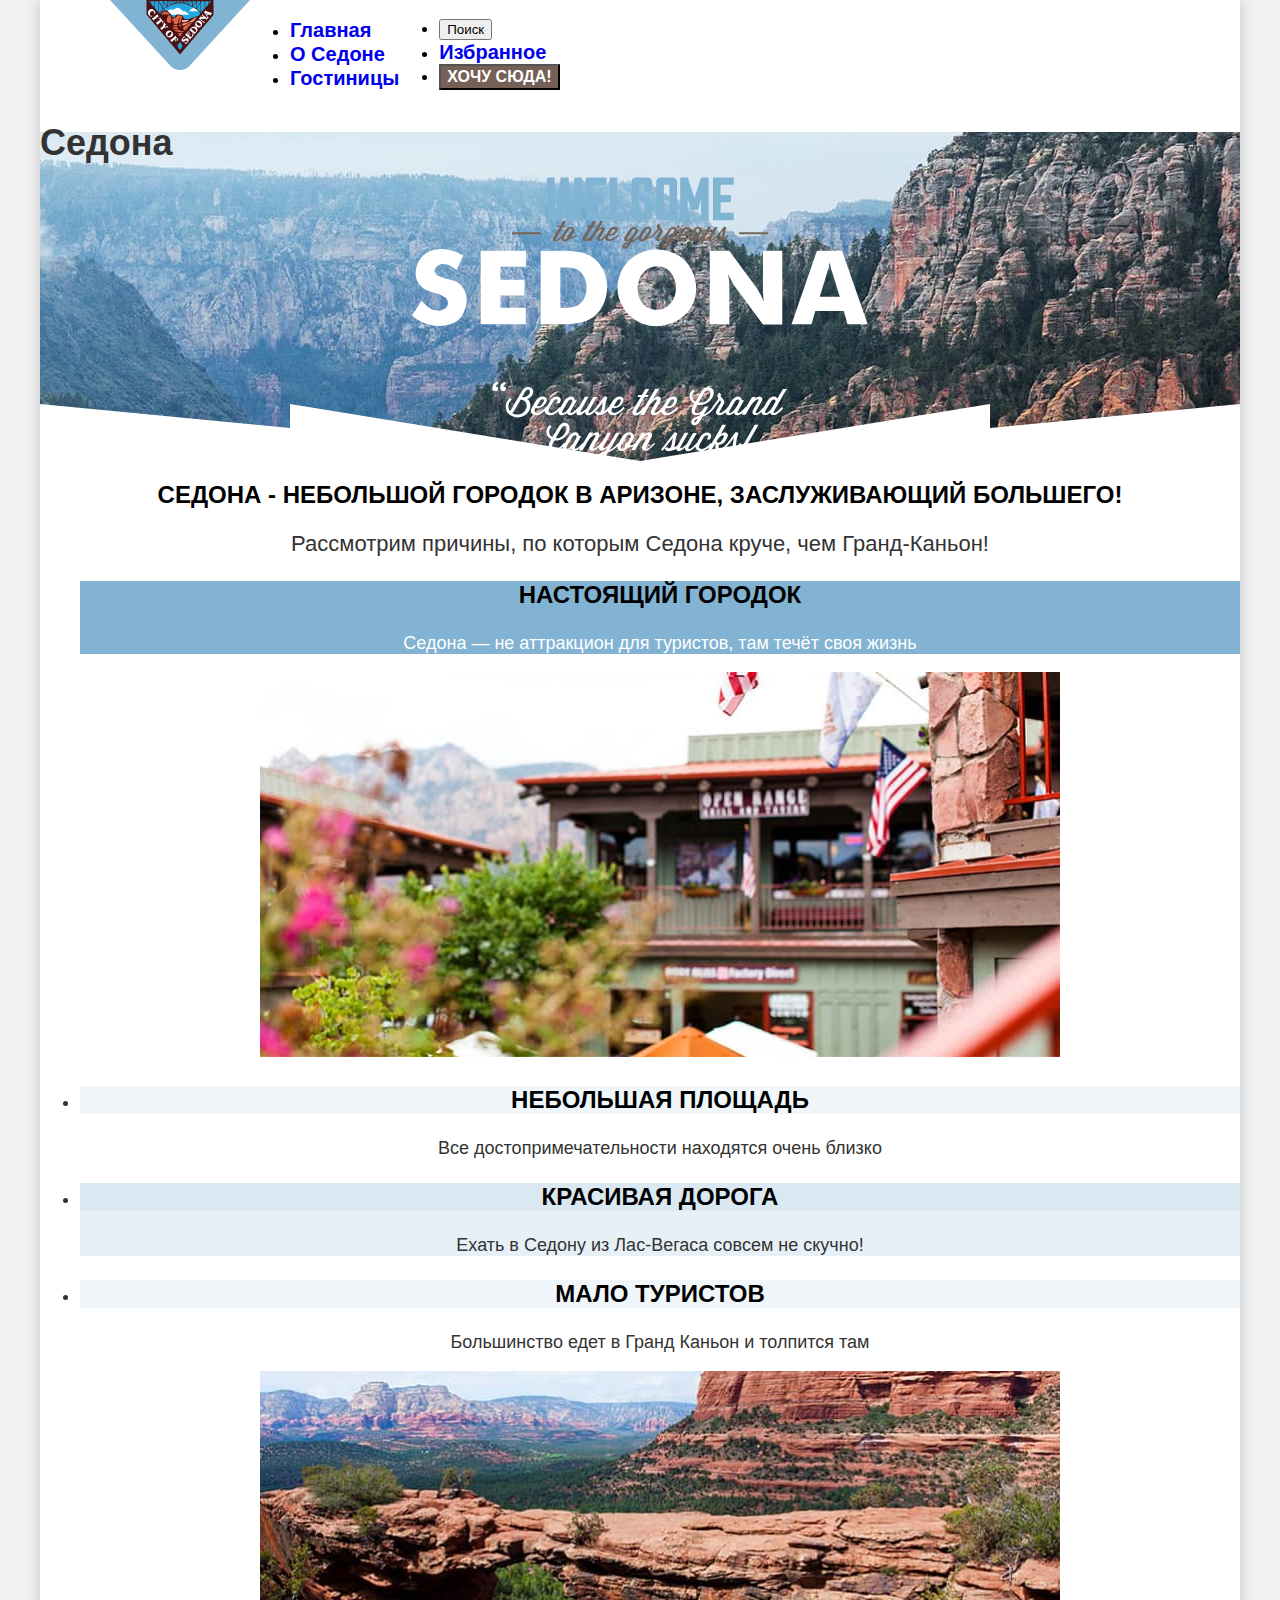
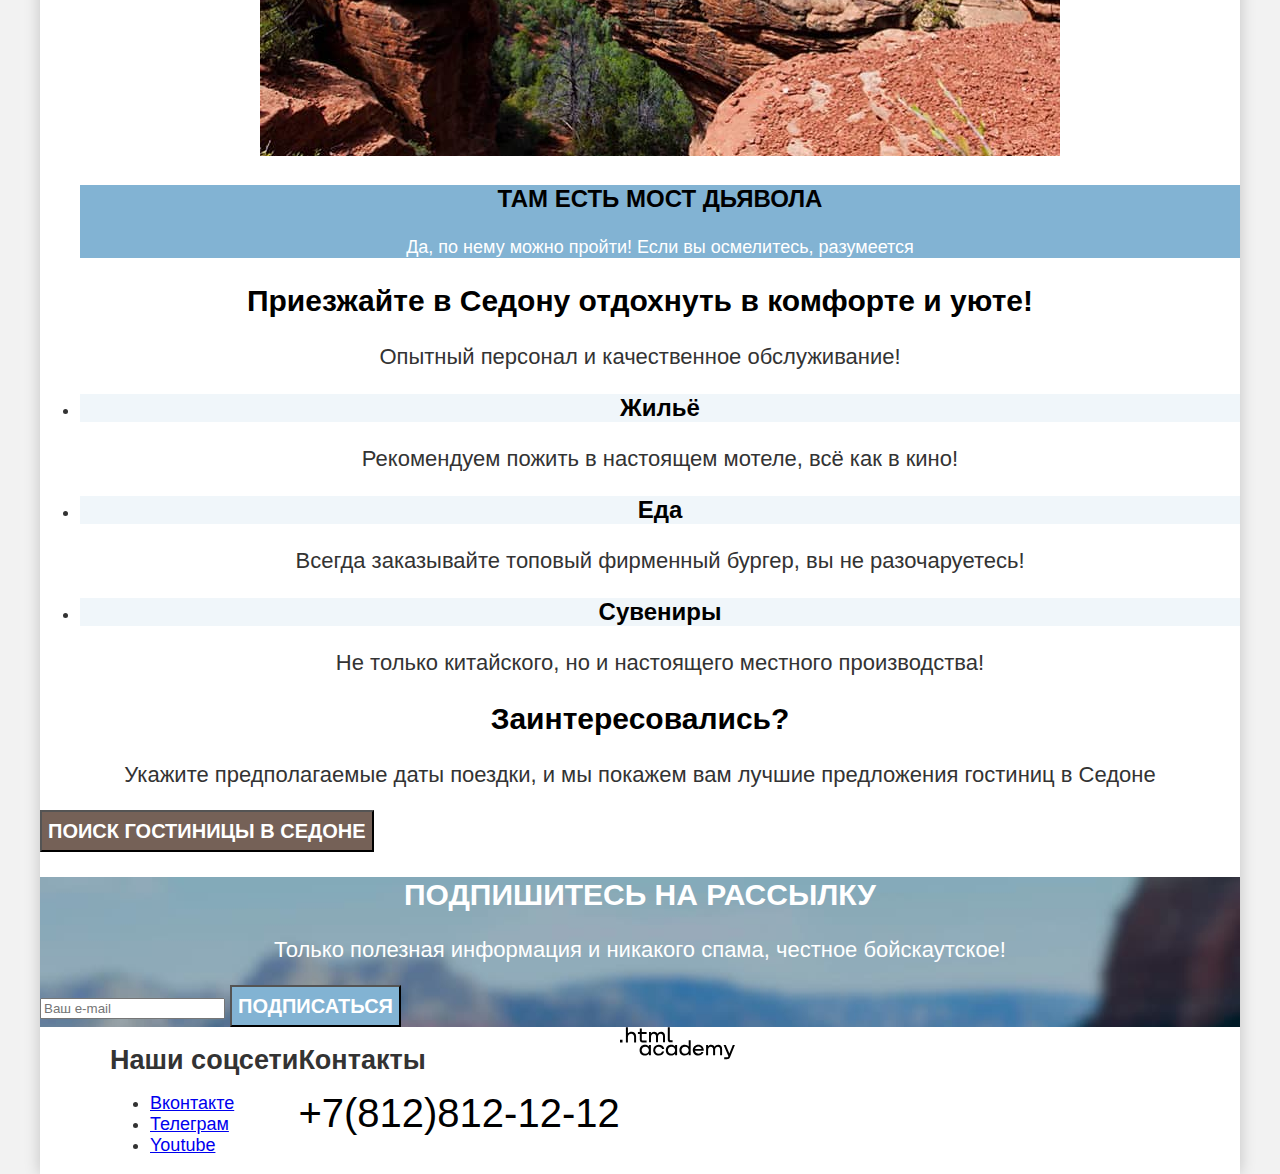
==== index.html @ 2cde2695 "Вносит изменения" ====
<!DOCTYPE html>
<html lang="ru">

  <head>
    <meta charset="utf-8">
    <title>HTML Academy: Седона</title>
    <link rel="stylesheet" href="styles/styles.css">

  </head>

  <body>
    <div class="page-container">
      <header class="page-header">
        <nav class="navigation">
          <a class="navigation-logo" aria-current="page">
            <img class="page-header-logo" src="images/icons/logo.svg" width="140" height="70"
              alt="Логотип сайта городка Седона">
          </a>
          <ul class="navigation-list">
            <li class="navigation-item">
              <a class="navigation-link" href="index.html">Главная</a>
            </li>
            <li class="navigation-item">
              <a class="navigation-link" href="about.html">О Седоне</a>
            </li>
            <li class="navigation-item">
              <a class="navigation-link" href="catalog.html">Гостиницы</a>
            </li>
          </ul>
          <ul class="navigation-list navigation-user">
            <li class="navigation-item">
              <button class="search icon" type="button"><span class="visually-hidden">Поиск</span>
                <!--<form class="search-form visually-hidden" action="https://echo.htmlacademy.ru/" method="get">
                <input type="text" name="search-button">
              </form>-->
              </button>
            </li>
            <li class="navigation-item">
              <a class="navigation-link icon" href="favourites.html">
                <span class="visually-hidden">
                  Избранное
                </span>
              </a>
            </li>
            <li class="navigation-item">
              <button class="button search-hotels" type="button">
                Хочу сюда!
              </button>
            </li>
          </ul>
        </nav>
      </header>

      <main class="main-container main-index">
        <section class="hero">
          <h1 class="visually-hidden">Седона</h1>
          <img class="hero-welcome welcome" src="images/index/hero-text-welcome.svg" width="187" height="44" lang="en"
            alt="Welcome">
          <img class="hero-welcome to-the-gorgeous" src="images/index/hero-text-to-the-gorgeous.svg" width="256"
            height="28" lang="en" alt="To the gorgeous">
          <img class="hero-welcome sedona" src="images/index/hero-text-sedona.svg" width="456" height="212" lang="en"
            alt="Sedona. Because the Grand Canyon sucks!">
        </section>
        <section class="advantages">
          <div class="advantages-title-container">
            <h2 class="advantages-title">Седона - небольшой городок в Аризоне, заслуживающий большего!</h2>
            <p class="advantages-description">Рассмотрим причины, по которым Седона круче, чем Гранд-Каньон!</p>
          </div>
          <ul class="advantages-list">
            <li class="advantages-item dark-blue">
              <h3 class="advantages-item-title">Настоящий городок</h3>
              <p class="advantages-item-description">Седона — не аттракцион для туристов, там течёт своя
                жизнь
              </p>
            </li>
            <div class="advantages-image">
              <img src="images/index/advan-photo-1.jpg" width="800" height="385"
                alt="Фотография здания в городке Седона">
            </div>
            <li class="advantages-item">
              <h3 class="advantages-item-title">Небольшая площадь</h3>
              <p class="advantages-item-description">Все достопримечательности находятся очень близко</p>
            </li>
            <li class="advantages-item middle-blue">
              <h3 class="advantages-item-title">Красивая дорога</h3>
              <p class="advantages-item-description">Ехать в Седону из Лас-Вегаса совсем не скучно!</p>
            </li>
            <li class="advantages-item">
              <h3 class="advantages-item-title">Мало туристов</h3>
              <p class="advantages-item-description">Большинство едет в Гранд Каньон и толпится там</p>
            </li>
            <div class="advantages-image">
              <img src="images/index/advan-photo-2.jpg" width="800" height="385" alt="Природные каменный мост">
            </div>
            <li class="advantages-item dark-blue">
              <h3 class="advantages-item-title white">Там есть мост дьявола</h3>
              <p class="advantages-item-description">Да, по нему можно пройти! Если&nbsp;вы осмелитесь,
                разумеется
              </p>
            </li>

          </ul>
        </section>
        <section class="reco">
          <div class="calling-title-container">
            <h2 class="calling-title">Приезжайте в Седону отдохнуть в комфорте и уюте!</h2>
            <p class="calling-title-description">Опытный персонал и качественное обслуживание!</p>
          </div>
          <ul class="reco-list">
            <li class="reco-item">
              <h3 class="reco-title">Жильё</h3>
              <p class="reco-description">Рекомендуем пожить в настоящем мотеле, всё как в кино!</p>
            </li>
            <li class="reco-item">
              <h3 class="reco-title">Еда</h3>
              <p class="reco-description">Всегда заказывайте топовый фирменный бургер, вы не разочаруетесь!
              </p>
            </li>
            <li class="reco-item">
              <h3 class="reco-title">Сувениры</h3>
              <p class="reco-description">Не только китайского, но и настоящего местного производства!</p>
            </li>
          </ul>
        </section>
        <section class="finding-hotel">
          <h2 class="finding-hotel-title">Заинтересовались?</h2>
          <p class="finding-hotel-description">Укажите предполагаемые даты поездки, и мы покажем вам лучшие предложения
            гостиниц в Седоне</p>
          <button class="button finding-hotel-button" type="button">Поиск гостиницы в Седоне</button>
        </section>
        <section class="subscribe">
          <div class="subscribe-container">
            <h2 class="subscribe-title subscribe-title-index">Подпишитесь на рассылку</h2>
            <p class="subscribe-text sub-text-index">Только полезная информация и никакого спама,
              честное&nbsp;бойскаутское!</p>
            <form class="subscribe-form" action="https://echo.htmlacademy.ru/" method="post">
              <input class="subscribe-input" type="email" name="subscribe-email" placeholder="Ваш e-mail" required>
              <button class="button subscribe-email-button" type="button">Подписаться</button>
            </form>
          </div>
        </section>
      </main>

      <footer class="page-footer">
        <section class="networks">
          <h2 class="visually-hidden">Наши соцсети</h2>
          <ul class="networks-list">
            <li class="networks-item">
              <a class="button-network" href="https://vk.com/htmlacademy">
                <span class="visually-hidden">Вконтакте</span>
              </a>
            </li>
            <li class="networks-item">
              <a class="button-network" href="https://t.me/htmlacademy">
                <span class="visually-hidden">Телеграм</span>
              </a>
            </li>
            <li class="networks-item">
              <a class="button-network" href="https://www.youtube.com/user/htmlacademyru">
                <span class="visually-hidden">Youtube</span>
              </a>
            </li>
          </ul>
        </section>
        <section class="footer-contacts">
          <h2 class="visually-hidden">Контакты</h2>
          <a class="contacts-phone" href="tel:+78128121212">+7(812)812-12-12</a>
        </section>
        <section class="footer-logo">
          <a class="visually-hidden" href="https://htmlacademy.ru/">
            <img src="images/icons/htmlacademy.svg" width="115" height="33" alt="Логотип htmlacademy">
          </a>
        </section>
      </footer>
    </div>
  </body>

</html>
---- styles/styles.css ----
@font-face {
  font-family: "PT Sans";
  font-style: normal;
  font-weight: 400;
  src: url("../fonts/ptsans-400.woff2") format("woff2");
  font-display: swap;
}

@font-face {
  font-family: "PT Sans";
  font-style: normal;
  font-weight: 700;
  src: url("../fonts/ptsans-700.woff2") format("woff2");
  font-display: swap;
}

html {
  height: 100%;
}

body {
  margin: 0;
  height: 100%;
  font-family: "PT Sans", sans-serif;
  font-size: 18px;
  line-height: 21px;
  color: #333333;
  background-color: #F2F2F2;
}

.page-container {
  margin: 0 auto;
  width: 1200px;
  display: flex;
  flex-direction: column;
  min-height: 100%;
  background-color: #FFFFFF;
  box-shadow: 0px 0px 15px rgba(0, 0, 0, 0.2);
}

.page-header {
  color: #000000;
  background-color: #FFFFFF;
  padding: 0 70px;
}

.navigation {
  display: flex;
}

.navigation-link {
  font-size: 20px;
  line-height: 24px;
  font-weight: 700;
  text-align: center;
  background-color: #FFFFFF;
  text-decoration: none;
}

.button {
  font-family: inherit;
  font-size: 16px;
  line-height: 20px;
  font-weight: 700;
  text-align: center;
  color: #FFFFFF;
  text-decoration: none;
  text-transform: uppercase;
}

.search-hotels {
  background-color: #756157;
}

.main-container {
  flex-grow: 1;
}

.hero {
  background-color: #000000;
  background-image: url("../images/index/hero-devider.png"),
    url("../images/index/index-background.jpg");
  background-size: 100% auto;
  background-repeat: no-repeat;
  background-position: center bottom, center;
}

.hero-welcome {
  display: block;
  margin: 0 auto;
}

.advantages-title {
  font-size: 24px;
  line-height: 28px;
  font-weight: 700;
  text-align: center;
  color: #000000;
  text-transform: uppercase;
}

.advantages-list,
.reco-list {
  text-align: center;
}

.advantages-description {
  font-size: 22px;
  line-height: 26px;
  font-weight: 400;
  text-align: center;
  color: #333333;
  background-color: #FFFFFF;
}

.advantages-item-title {
  font-size: 24px;
  line-height: 28px;
  font-weight: 700;
  color: #000000;
  background-color: rgba(131, 179, 211, 0.12);
  text-transform: uppercase;
}

.dark-blue {
  color: #FFFFFF;
  background-color: #82B3D3;
}

p.dark-blue {
  font-size: 18px;
  line-height: 21px;
  font-weight: 400;
  color: #FFFFFF;
  background-color: #82B3D3;
}

.middle-blue {
  background-color: rgba(131, 179, 211, 0.2);
}

.calling-title,
.finding-hotel-title {
  font-size: 30px;
  line-height: 36px;
  font-weight: 700;
  text-align: center;
  color: #000000;
  background-color: #FFFFFF;
}

.reco p,
.finding-hotel p {
  font-size: 22px;
  line-height: 26px;
  font-weight: 400;
  text-align: center;
  color: #333333;
  background-color: #FFFFFF;
}

.reco-title {
  font-size: 24px;
  line-height: 28px;
  font-weight: 700;
  color: #000000;
  background-color: rgba(131, 179, 211, 0.12);
}

.reco-description {
  background-color: rgba(131, 179, 211, 0.12);
}

.light-blue {
  background-color: #FFFFFF;
}

.finding-hotel-button {
  font-size: 20px;
  line-height: 36px;
  background-color: #756157;
}

.subscribe {
  background-color: #8ccbed;
  background-image: url("../images/index/subscribe-background.jpg");
  background-size: cover;
  background-repeat: no-repeat;
}

.subscribe-title {
  font-size: 30px;
  line-height: 36px;
  font-weight: 700;
  text-align: center;
  text-transform: uppercase;
}

.subscribe-title-index {
  color: #FFFFFF;
}

.subscribe-text {
  font-size: 22px;
  line-height: 26px;
  font-weight: 400;
  text-align: center;
}

.sub-text-index {
  color: #FFFFFF;
}

.subscribe-email-button {
  font-family: inherit;
  font-size: 20px;
  line-height: 36px;
  background-color: #82B3D3;
}

.page-footer {
  display: flex;
  padding: 0 70px;
}

.contacts-phone {
  font-size: 40px;
  line-height: 40px;
  font-weight: 400;
  text-align: center;
  color: #000000;
  text-decoration: none;
}

.filter-background {
  background-color: #789ec2;
  background-image: url("../images/catalog/filter-background.jpg");
  background-size: cover;
  background-repeat: no-repeat;
  padding: 0 70px;
}

.catalog-header-title {
  font-size: 60px;
  line-height: 78px;
  font-weight: 700;
  color: #FFFFFF;
}

.breadcrumbs-link {
  font-size: 16px;
  line-height: 21px;
  font-weight: 400;
}

.filter {
  color: #FFFFFF;
  text-align: left;
}

.catalog-filter-title {
  font-size: 20px;
  line-height: 24px;
  font-weight: 700;
}

.control-input {
  font-size: 18px;
  line-height: 23px;
  font-weight: 400;
}

.filter-bot {
  color: #FFFFFF;
}

.button-submit {
  background-color: #82B3D3;
}

.button-reset {
  background-color: transparent;
}

.catalog {
  padding: 0 70px;
}

.catalog-title {
  font-size: 30px;
  line-height: 36px;
  font-weight: 700;
  text-align: left;
  color: #000000;
  text-decoration: none;
  text-transform: uppercase;
}

.select-control {
  font-family: inherit;
  font-size: 18px;
  line-height: 21px;
  font-weight: 400;
  text-align: left;
  color: #333333;
}

.product-card-title {
  font-size: 24px;
  line-height: 28px;
  font-weight: 700;
  text-align: left;
  color: #000000;
  text-transform: capitalize;
}

.product-card a {
  text-decoration: none;
}

.product-card-type {
  text-align: left;
}

.product-card-price {
  text-align: right;
}

.product-card-button {
  background-color: #756157;
}

.product-card-fav {
  background-color: #82B3D3;
}

.product-card-rating {
  font-weight: 400;
  color: #333333;
  background-color: #F2F2F2;
}

.pagination {
  font-size: 20px;
  line-height: 36px;
  font-weight: 700;
  text-align: center;
  color: #FFFFFF;
  text-transform: uppercase;
  background-color: #82B3D3;
}

.pagination a {
  text-decoration: none;
}

.pagination-current {
  color: #000000;
  background-color: #F2F2F2;
}

.subscribe-title-catalog {
  color: #000000;
  background-color: #FFFFFF;
}

.sub-text-catalog {
  color: #000000;
}
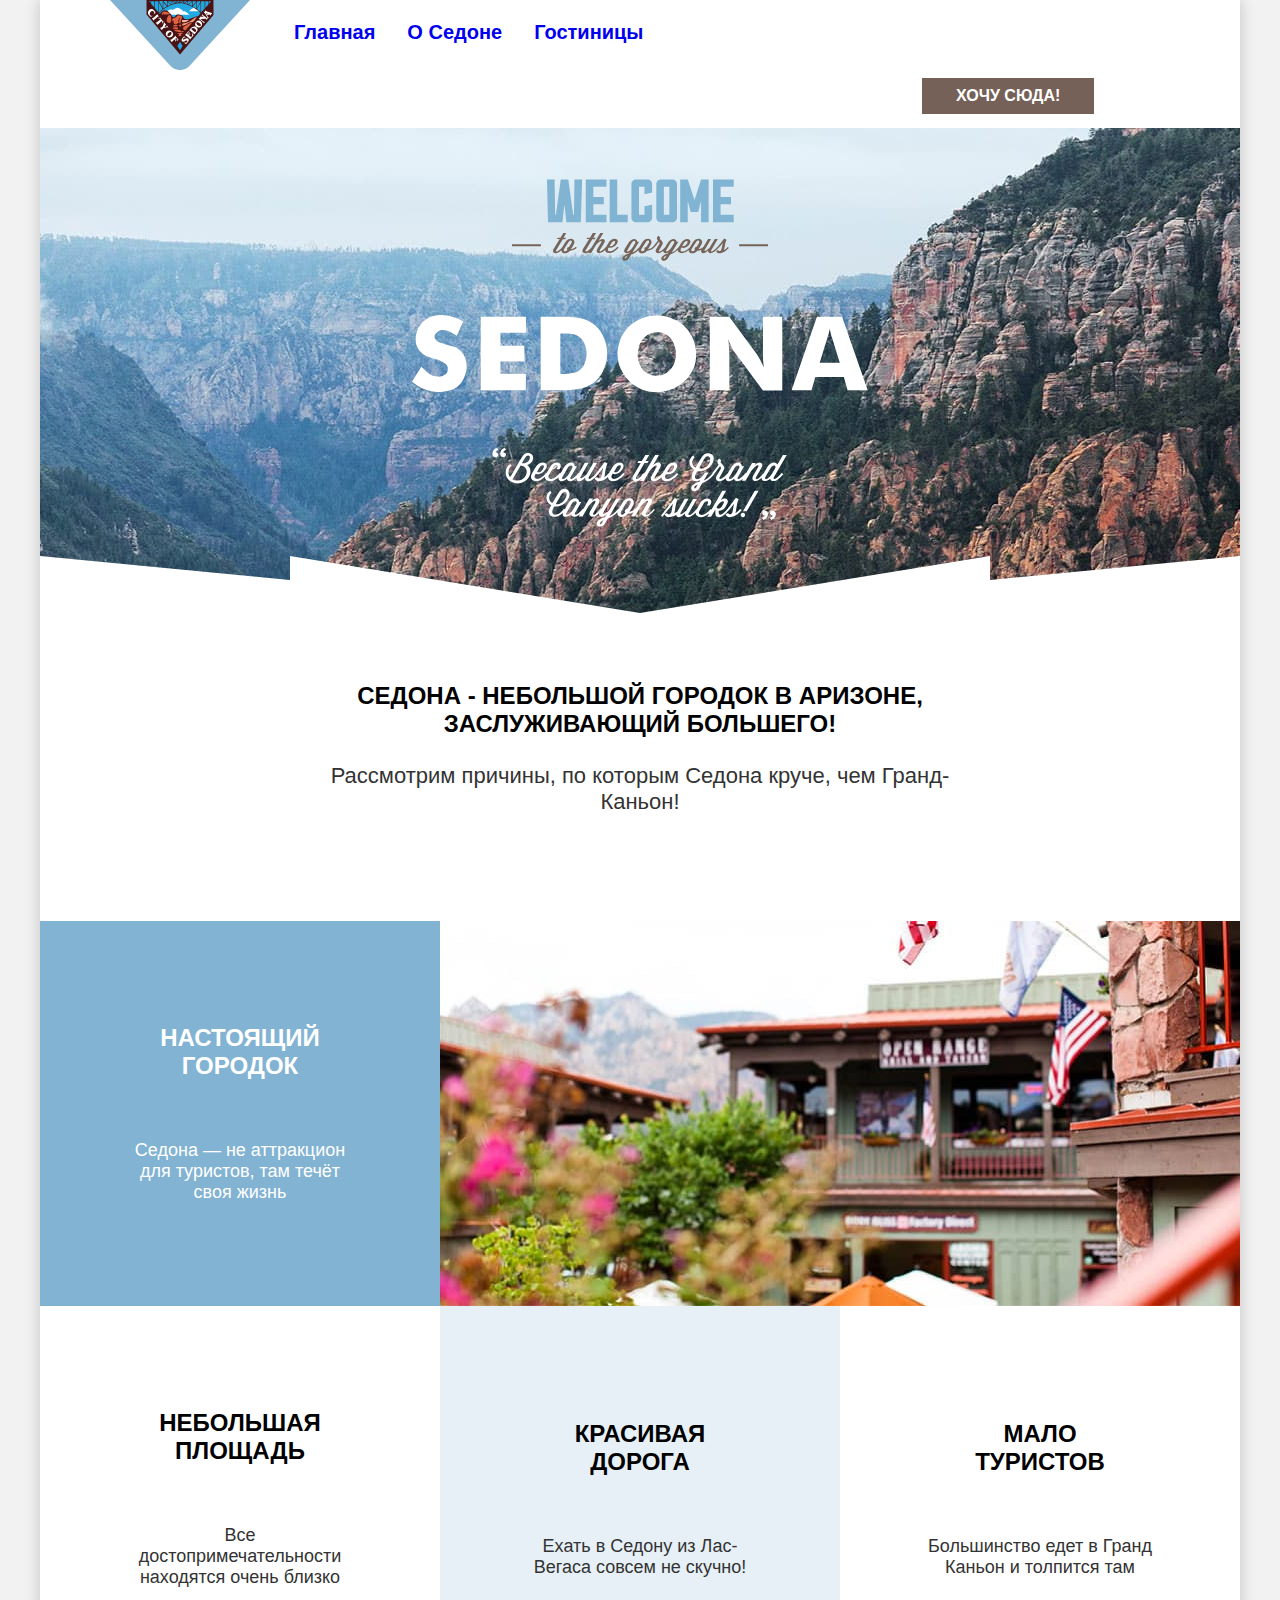
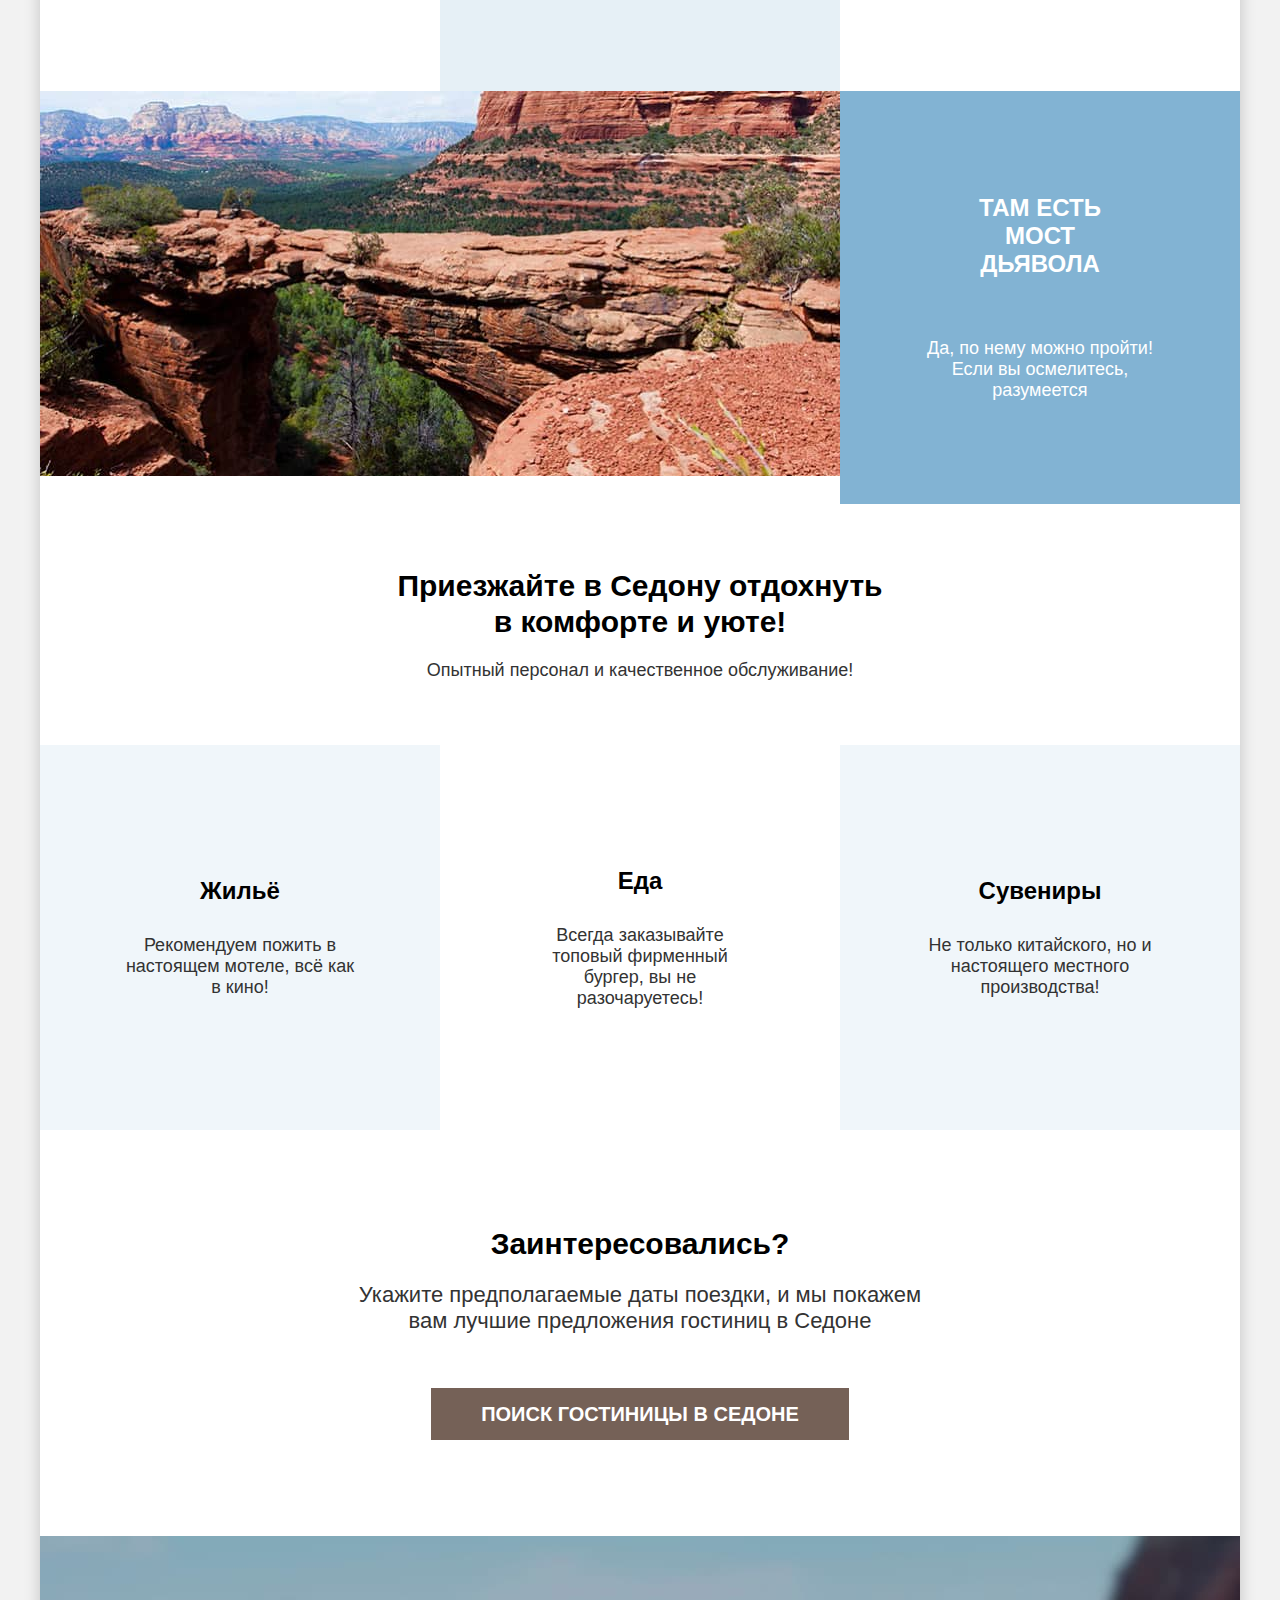
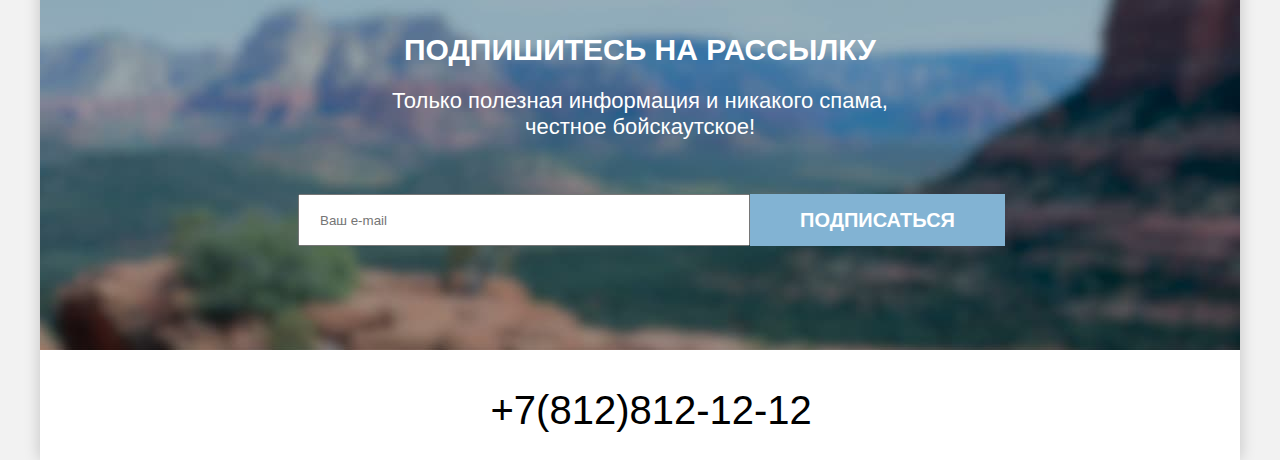
==== commit 8f0e468c: "Merge pull request #6 from kanastie/master" ====
--- a/index.html
+++ b/index.html
@@ -14,7 +14,7 @@
         <nav class="navigation">
           <a class="navigation-logo" aria-current="page">
             <img class="page-header-logo" src="images/icons/logo.svg" width="140" height="70"
-              alt="Логотип сайта городка Седона">
+              alt="Логотип сайта городка Седона.">
           </a>
           <ul class="navigation-list">
             <li class="navigation-item">
--- a/styles/styles.css
+++ b/styles/styles.css
@@ -28,6 +28,17 @@
   background-color: #F2F2F2;
 }
 
+.visually-hidden {
+  position: absolute;
+  width: 1px;
+  height: 1px;
+  margin: -1px;
+  padding: 0;
+  border: 0;
+  clip: rect(0 0 0 0);
+  overflow: hidden;
+}
+
 .page-container {
   margin: 0 auto;
   width: 1200px;
@@ -48,7 +59,26 @@
   display: flex;
 }
 
+.navigation-list {
+  display: flex;
+  flex-wrap: wrap;
+  width: 460px;
+  margin: 0;
+  padding: 0;
+  list-style: none;
+}
+
+.navigation-logo {
+  width: 138px;
+  margin-right: 30px;
+  z-index: 1;
+  margin-bottom: -11px;
+  cursor: pointer;
+}
+
 .navigation-link {
+  display: block;
+  padding: 20px 16px;
   font-size: 20px;
   line-height: 24px;
   font-weight: 700;
@@ -66,10 +96,40 @@
   color: #FFFFFF;
   text-decoration: none;
   text-transform: uppercase;
+  border: 0;
+  cursor: pointer;
+}
+
+.navigation-user {
+  width: 268px;
+  margin: 0;
+  margin-left: auto;
+}
+
+.icon {
+  display: block;
+  min-width: 20px;
+  min-height: 20px;
+  padding: 22px 12px;
+}
+
+.search {
+  background-color: transparent;
+  border: 0;
+  cursor: pointer;
+  margin: 22px 12px;
+  padding: 0;
 }
 
 .search-hotels {
+  min-width: 160px;
+  min-height: 36px;
+  padding: 8px 34px;
+  margin-top: 14px;
+  margin-bottom: 14px;
+  margin-left: 20px;
   background-color: #756157;
+  border: 0;
 }
 
 .main-container {
@@ -77,6 +137,8 @@
 }
 
 .hero {
+  width: 100%;
+  min-height: 485px;
   background-color: #000000;
   background-image: url("../images/index/hero-devider.png"),
     url("../images/index/index-background.jpg");
@@ -90,18 +152,34 @@
   margin: 0 auto;
 }
 
+.welcome {
+  padding-top: 51px;
+  padding-bottom: 10px;
+}
+
+.to-the-gorgeous {
+  margin-bottom: 54px;
+}
+
+.sedona {
+  margin-bottom: 82px;
+}
+
+.advantages-title-container {
+  width: 651px;
+  margin: 0 auto 0 auto;
+  padding: 0;
+}
+
 .advantages-title {
+  padding: 69px 0 25px 0;
+  margin: 0;
   font-size: 24px;
   line-height: 28px;
   font-weight: 700;
   text-align: center;
   color: #000000;
   text-transform: uppercase;
-}
-
-.advantages-list,
-.reco-list {
-  text-align: center;
 }
 
 .advantages-description {
@@ -111,32 +189,63 @@
   text-align: center;
   color: #333333;
   background-color: #FFFFFF;
+  margin: 0;
+  padding: 0 0 106px 0;
+}
+
+.advantages-list,
+.reco-list {
+  display: flex;
+  flex-wrap: wrap;
+  margin: 0;
+  padding: 0;
+  list-style: none;
+  text-align: center;
+}
+
+.advantages-item {
+  display: flex;
+  flex-direction: column;
+  gap: 60px;
+  padding: 103px 85px;
+  justify-content: center;
+  align-items: center;
+  width: 400px;
+  box-sizing: border-box;
 }
 
 .advantages-item-title {
+  width: 175px;
   font-size: 24px;
   line-height: 28px;
   font-weight: 700;
-  color: #000000;
-  background-color: rgba(131, 179, 211, 0.12);
+  text-align: center;
+  color: #000000;
   text-transform: uppercase;
-}
-
-.dark-blue {
+  margin: 0;
+}
+
+.advantages-item-description {
+  margin: 0;
+}
+
+.advantages-item:nth-of-type(n+3):nth-child(even):not(:last-child) {
+  background-color: rgba(131, 179, 211, 0.2);
+}
+
+.advantages-item:first-child,
+.advantages-item:last-child {
   color: #FFFFFF;
   background-color: #82B3D3;
 }
 
-p.dark-blue {
-  font-size: 18px;
-  line-height: 21px;
-  font-weight: 400;
-  color: #FFFFFF;
-  background-color: #82B3D3;
-}
-
-.middle-blue {
-  background-color: rgba(131, 179, 211, 0.2);
+/* если это убрать (а хочется, потому что прописаны классы last-child), заголовок в пунктах преимущест везде станосится чёрным, а не белым в некоторых местах */
+.dark-blue .advantages-item-title {
+  color: #FFFFFF;
+}
+
+.advantages-image img {
+  display: block;
 }
 
 .calling-title,
@@ -147,16 +256,39 @@
   text-align: center;
   color: #000000;
   background-color: #FFFFFF;
-}
-
-.reco p,
-.finding-hotel p {
-  font-size: 22px;
-  line-height: 26px;
-  font-weight: 400;
-  text-align: center;
-  color: #333333;
-  background-color: #FFFFFF;
+  margin: 0;
+}
+
+.calling-title-container {
+  width: 505px;
+  margin: 0 auto 0 auto;
+}
+
+.calling-title {
+  width: 505px;
+  padding: 64px 0 20px 0;
+}
+
+.calling-title-description {
+  text-align: center;
+  padding-bottom: 64px;
+  margin: 0;
+}
+
+.reco-item {
+  display: flex;
+  flex-direction: column;
+  gap: 30px;
+  padding: 80px 85px;
+  justify-content: center;
+  align-items: center;
+  width: 400px;
+  min-height: 385px;
+  box-sizing: border-box;
+}
+
+.reco-item:nth-child(2n+1) {
+  background-color: rgba(131, 179, 211, 0.12);
 }
 
 .reco-title {
@@ -164,21 +296,46 @@
   line-height: 28px;
   font-weight: 700;
   color: #000000;
-  background-color: rgba(131, 179, 211, 0.12);
+  margin: 0;
 }
 
 .reco-description {
-  background-color: rgba(131, 179, 211, 0.12);
-}
-
-.light-blue {
-  background-color: #FFFFFF;
+  margin: 0;
+}
+
+.finding-hotel {
+  width: 592px;
+  margin: 0 auto 0 auto;
+}
+
+.finding-hotel-title {
+  padding-top: 96px;
+  padding-bottom: 20px;
+}
+
+.finding-hotel-description {
+  font-size: 22px;
+  line-height: 26px;
+  font-weight: 400;
+  text-align: center;
+  color: #333333;
+  background-color: #FFFFFF;
+  margin: 0;
+  padding-bottom: 54px;
 }
 
 .finding-hotel-button {
+  display: block;
   font-size: 20px;
   line-height: 36px;
   background-color: #756157;
+  padding: 8px 50px;
+  margin: 0 auto 96px auto;
+}
+
+.subscribe-container {
+  width: 684px;
+  margin: 0 auto 0 auto;
 }
 
 .subscribe {
@@ -194,6 +351,8 @@
   font-weight: 700;
   text-align: center;
   text-transform: uppercase;
+  padding: 96px 0 20px 0;
+  margin: 0;
 }
 
 .subscribe-title-index {
@@ -205,25 +364,61 @@
   line-height: 26px;
   font-weight: 400;
   text-align: center;
+  margin: 0 0 54px 0;
 }
 
 .sub-text-index {
   color: #FFFFFF;
 }
 
+.subscribe-form {
+  display: flex;
+  margin: 0;
+  padding-bottom: 104px;
+}
+
+.subscribe-input {
+  width: 452px;
+  padding: 14px 345px 14px 20px;
+  box-sizing: border-box;
+}
+
 .subscribe-email-button {
+  display: block;
   font-family: inherit;
   font-size: 20px;
   line-height: 36px;
   background-color: #82B3D3;
+  padding: 8px 50px;
+  margin: 0 0 0 auto;
 }
 
 .page-footer {
   display: flex;
-  padding: 0 70px;
+  padding: 40px 70px 30px;
+}
+
+.networks-list {
+  display: flex;
+  flex-wrap: wrap;
+  margin: 0;
+  margin-right: auto;
+  list-style: none;
+}
+
+.networks {
+  display: flex;
+  width: 172px;
+  padding: 12px 13px;
+}
+
+.footer-contacts {
+  width: 335px;
+  margin: 0 auto;
 }
 
 .contacts-phone {
+  display: block;
   font-size: 40px;
   line-height: 40px;
   font-weight: 400;
@@ -232,12 +427,23 @@
   text-decoration: none;
 }
 
+.footer-logo {
+  margin-left: auto;
+  cursor: pointer;
+}
+
 .filter-background {
+  width: 100%;
+  min-height: 412px;
   background-color: #789ec2;
   background-image: url("../images/catalog/filter-background.jpg");
-  background-size: cover;
+  background-size: 100% auto;
   background-repeat: no-repeat;
+}
+
+.catalog-header {
   padding: 0 70px;
+  margin-bottom: 40px;
 }
 
 .catalog-header-title {
@@ -245,23 +451,73 @@
   line-height: 78px;
   font-weight: 700;
   color: #FFFFFF;
+  margin: 0;
+  padding-top: 35px;
+}
+
+.breadcrumbs {
+  display: flex;
+  margin: 0;
+  padding: 0;
+  list-style: none;
 }
 
 .breadcrumbs-link {
   font-size: 16px;
   line-height: 21px;
   font-weight: 400;
+  margin-right: 28px;
+  color: #FFFFFF;
 }
 
 .filter {
   color: #FFFFFF;
   text-align: left;
+  padding: 0 70px;
+}
+
+.catalog-filter {
+  display: flex;
+  justify-content: space-between;
+  width: 1060px;
+}
+
+.catalog-filter-container {
+  display: flex;
+  gap: 70px;
+}
+
+.catalog-filter-group {
+  margin: 0;
+  padding: 0;
+  border: 0;
 }
 
 .catalog-filter-title {
   font-size: 20px;
   line-height: 24px;
   font-weight: 700;
+  margin-bottom: 32px;
+  padding: 0;
+}
+
+.catalog-filter-list {
+  margin: 0;
+  padding: 0;
+  list-style: none;
+}
+
+.catalog-filter-item {
+  line-height: 23px;
+}
+
+.catalog-filter-item:not(:last-child) {
+  margin-bottom: 16px;
+}
+
+.cost .catalog-filter-item {
+  display: flex;
+  gap: 2px;
 }
 
 .control-input {
@@ -270,16 +526,29 @@
   font-weight: 400;
 }
 
-.filter-bot {
-  color: #FFFFFF;
+.cost-input {
+  width: 143px;
+  height: 48px;
+  padding: 0;
+  border: 0;
+  box-sizing: border-box;
+}
+
+.filter-buttons {
+  display: flex;
+  flex-direction: column;
+  justify-content: flex-end;
+  gap: 32px;
 }
 
 .button-submit {
   background-color: #82B3D3;
+  padding: 8px 50px;
 }
 
 .button-reset {
   background-color: transparent;
+  padding: 8px 58px;
 }
 
 .catalog {
@@ -287,6 +556,7 @@
 }
 
 .catalog-title {
+  width: 350;
   font-size: 30px;
   line-height: 36px;
   font-weight: 700;
@@ -294,15 +564,54 @@
   color: #000000;
   text-decoration: none;
   text-transform: uppercase;
+  margin: 0 auto 0 0;
+}
+
+.sorting-container {
+  display: flex;
+  margin: 50px 0 40px 0;
 }
 
 .select-control {
+  width: 292px;
   font-family: inherit;
   font-size: 18px;
   line-height: 21px;
   font-weight: 400;
   text-align: left;
   color: #333333;
+  margin-left: auto;
+  margin-right: 70px;
+}
+
+.sorting-buttons {
+  display: flex;
+  margin: 0;
+  list-style: none;
+  padding: 0;
+}
+
+.sorting-buttons-item {
+  margin: 0;
+  width: 48px;
+  height: 48px;
+  border: 2px solid #E5E5E5;
+}
+
+.button-selected {
+  border: 2px solid #333333;
+}
+
+.sorting-buttons-item:not(:last-child) {
+  margin-right: 8px;
+}
+
+.product-list {
+  margin: 0;
+  padding: 0;
+  padding-bottom: 40px;
+  list-style: none;
+  border-bottom: 1px solid #E6E6E6;
 }
 
 .product-card-title {
@@ -312,18 +621,29 @@
   text-align: left;
   color: #000000;
   text-transform: capitalize;
+  margin: 0;
+  margin-bottom: 16px;
 }
 
 .product-card a {
   text-decoration: none;
+  margin: 0;
+}
+
+.product-card-image {
+  margin-bottom: 16px;
 }
 
 .product-card-type {
+  width: 140px;
   text-align: left;
+  margin: 0;
 }
 
 .product-card-price {
+  width: 140px;
   text-align: right;
+  margin: 0;
 }
 
 .product-card-button {
@@ -350,7 +670,31 @@
   background-color: #82B3D3;
 }
 
-.pagination a {
+.pagination-item:not(:last-child) {
+  margin-right: 8px;
+}
+
+.pagination-list {
+  display: flex;
+  margin: 0;
+  padding: 0;
+  padding-top: 40px;
+  list-style: none;
+}
+
+.pagination-link,
+.other-page {
+  display: flex;
+  align-items: center;
+  justify-content: center;
+  box-sizing: border-box;
+  font-size: 20px;
+  line-height: 36px;
+  color: #FFFFFF;
+  min-width: 60px;
+  height: 60px;
+  padding: 12px 24px 12px 24px;
+  background-color: #82B3D3;
   text-decoration: none;
 }
 
@@ -359,6 +703,16 @@
   background-color: #F2F2F2;
 }
 
+.other-page {
+  color: #000000;
+  background-color: #FFFFFF;
+}
+
+.subscribe-catalog {
+  background-image: none;
+  background-color: #FFFFFF;
+}
+
 .subscribe-title-catalog {
   color: #000000;
   background-color: #FFFFFF;
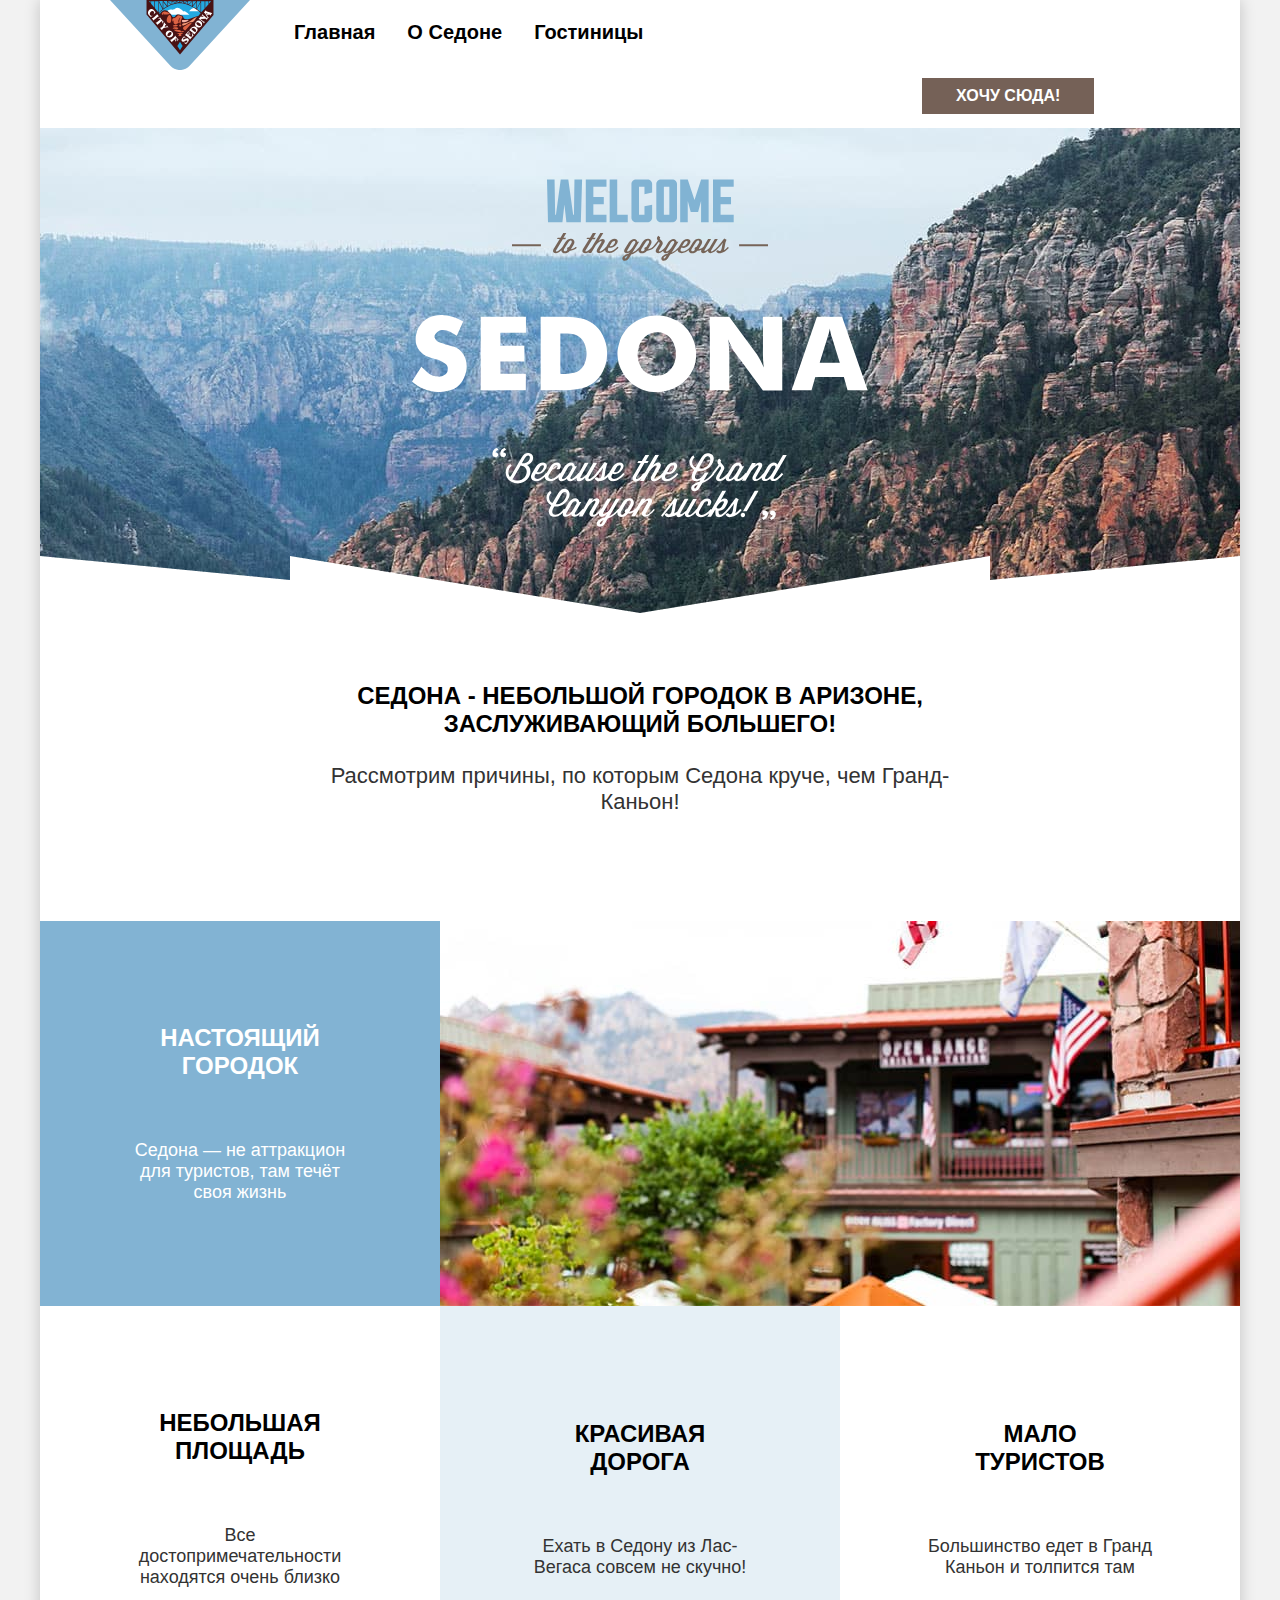
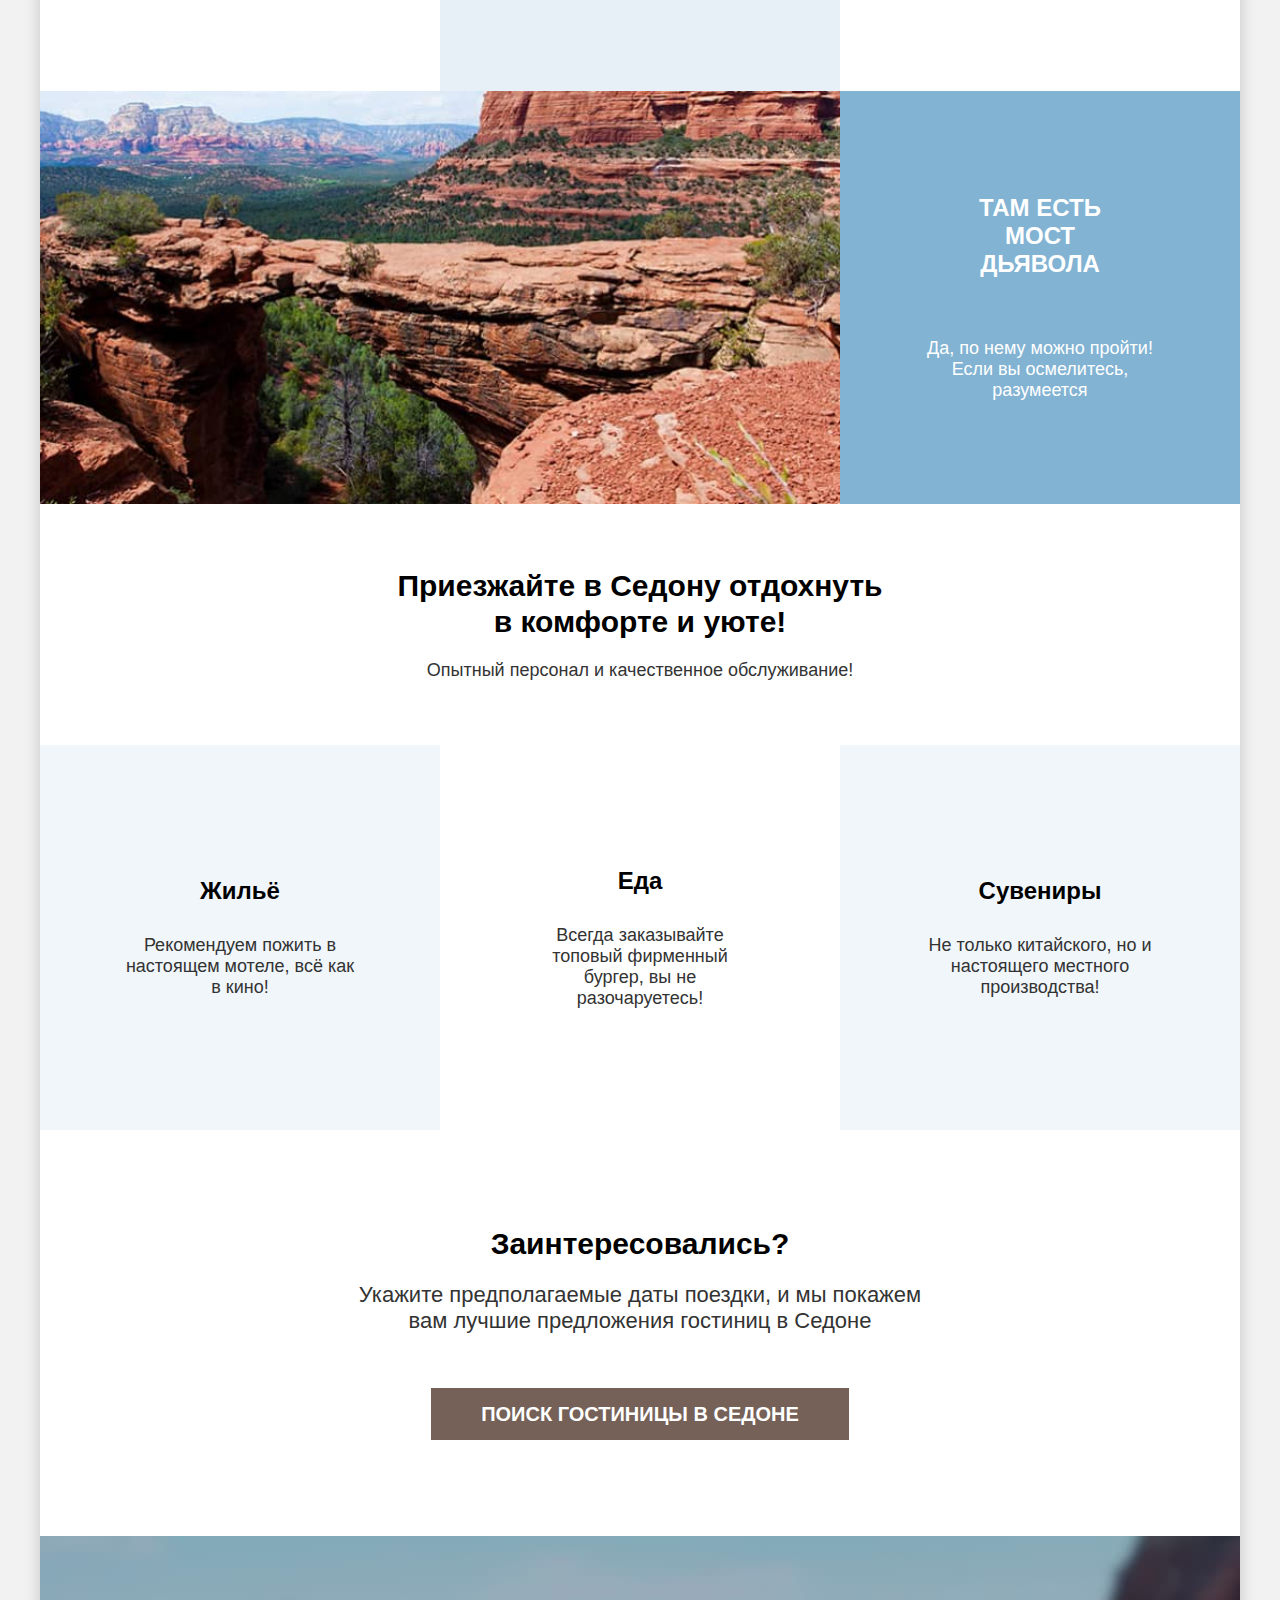
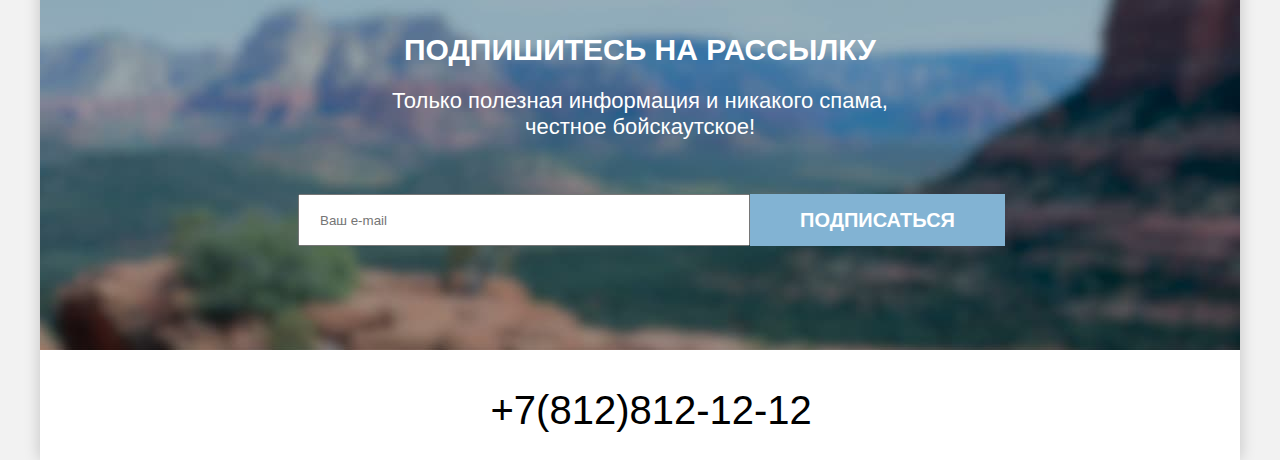
==== commit ba7c6e02: "Merge pull request #7 from kanastie/master" ====
--- a/index.html
+++ b/index.html
@@ -55,9 +55,9 @@
         <section class="hero">
           <h1 class="visually-hidden">Седона</h1>
           <img class="hero-welcome welcome" src="images/index/hero-text-welcome.svg" width="187" height="44" lang="en"
-            alt="Welcome">
+            alt="Welcome.">
           <img class="hero-welcome to-the-gorgeous" src="images/index/hero-text-to-the-gorgeous.svg" width="256"
-            height="28" lang="en" alt="To the gorgeous">
+            height="28" lang="en" alt="To the gorgeous.">
           <img class="hero-welcome sedona" src="images/index/hero-text-sedona.svg" width="456" height="212" lang="en"
             alt="Sedona. Because the Grand Canyon sucks!">
         </section>
--- a/styles/styles.css
+++ b/styles/styles.css
@@ -83,6 +83,7 @@
   line-height: 24px;
   font-weight: 700;
   text-align: center;
+  color: #000000;
   background-color: #FFFFFF;
   text-decoration: none;
 }
@@ -246,6 +247,8 @@
 
 .advantages-image img {
   display: block;
+  object-fit: cover;
+  height: 100%;
 }
 
 .calling-title,
@@ -612,6 +615,9 @@
   padding-bottom: 40px;
   list-style: none;
   border-bottom: 1px solid #E6E6E6;
+  display: grid;
+  grid-template-columns: repeat(3, 340px);
+  gap: 20px;
 }
 
 .product-card-title {
@@ -622,42 +628,69 @@
   color: #000000;
   text-transform: capitalize;
   margin: 0;
-  margin-bottom: 16px;
+  grid-row: 2/3;
+}
+
+.product-card {
+  padding: 20px;
+  border: 1px solid #E6E6E6;
+  display: grid;
+  grid-template-columns: 140px 140px;
+  grid-template-rows: 212px 1fr;
+  gap: 16px 20px;
+  align-items: center;
+}
+
+.product-card-link {
+  display: grid;
+  grid-column: span 2;
 }
 
 .product-card a {
   text-decoration: none;
   margin: 0;
+  display: block;
 }
 
 .product-card-image {
-  margin-bottom: 16px;
+  grid-column: span 2;
 }
 
 .product-card-type {
-  width: 140px;
-  text-align: left;
   margin: 0;
 }
 
 .product-card-price {
-  width: 140px;
+  margin: 0;
   text-align: right;
-  margin: 0;
 }
 
 .product-card-button {
   background-color: #756157;
+  padding-top: 8px;
+  padding-bottom: 8px;
 }
 
 .product-card-fav {
   background-color: #82B3D3;
+  padding-top: 8px;
+  padding-bottom: 8px;
+}
+
+.active {
+  background-color: #7DB54F;
+}
+
+.product-card-star {
+  padding: 10px 0;
 }
 
 .product-card-rating {
   font-weight: 400;
   color: #333333;
   background-color: #F2F2F2;
+  padding: 9px 22px 8px 23px;
+  margin: 0;
 }
 
 .pagination {
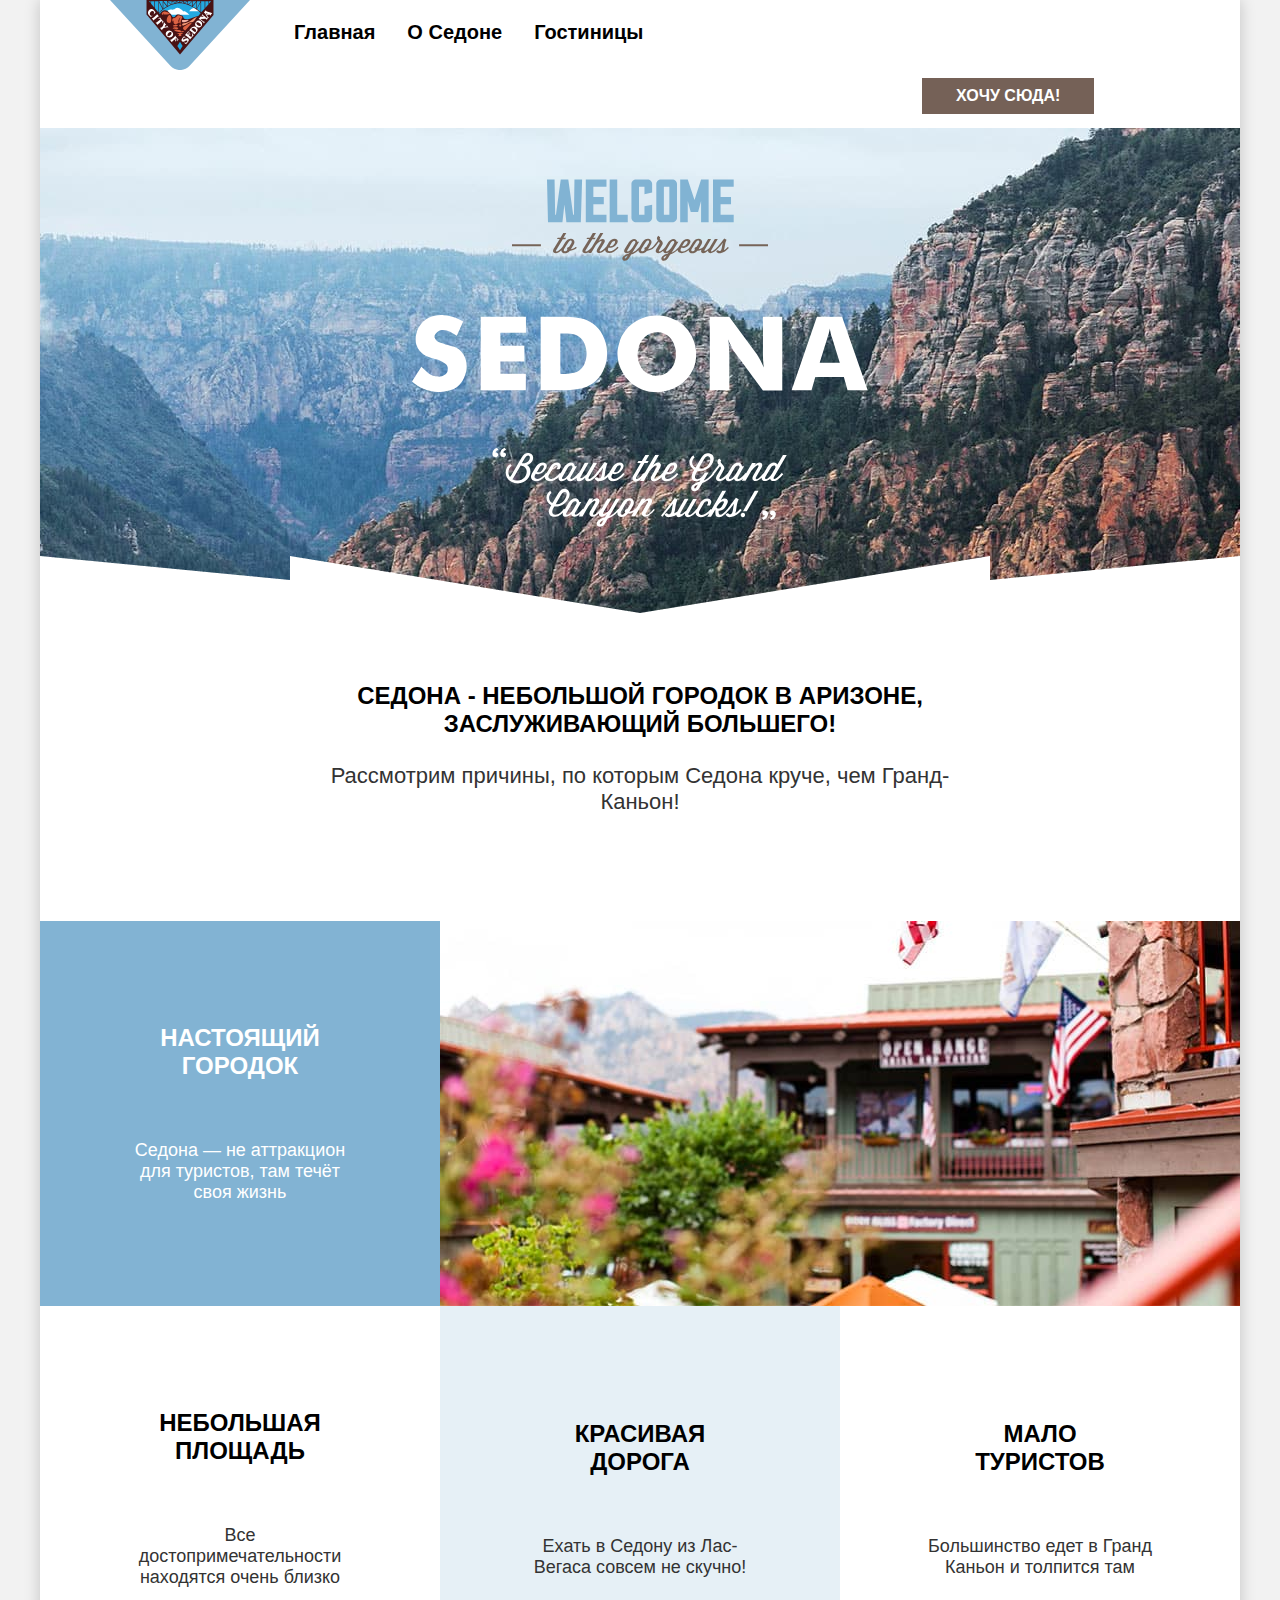
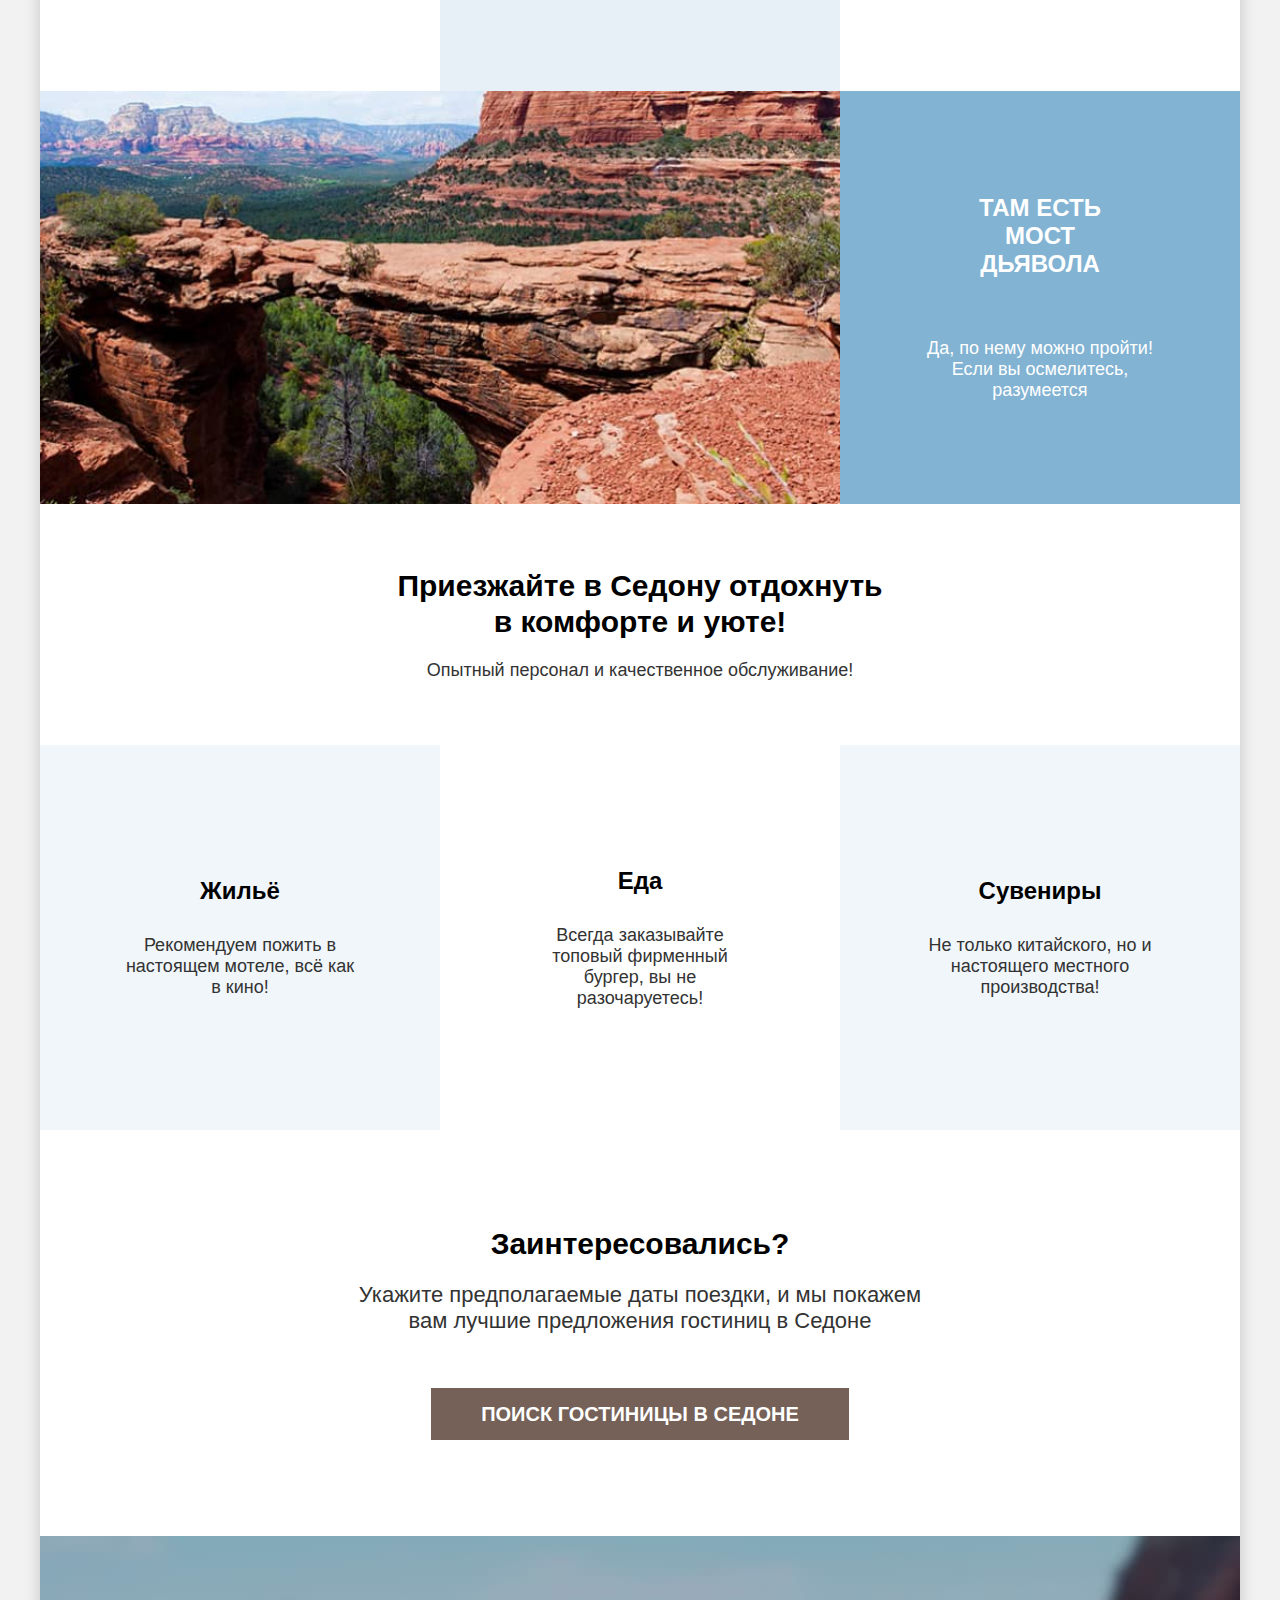
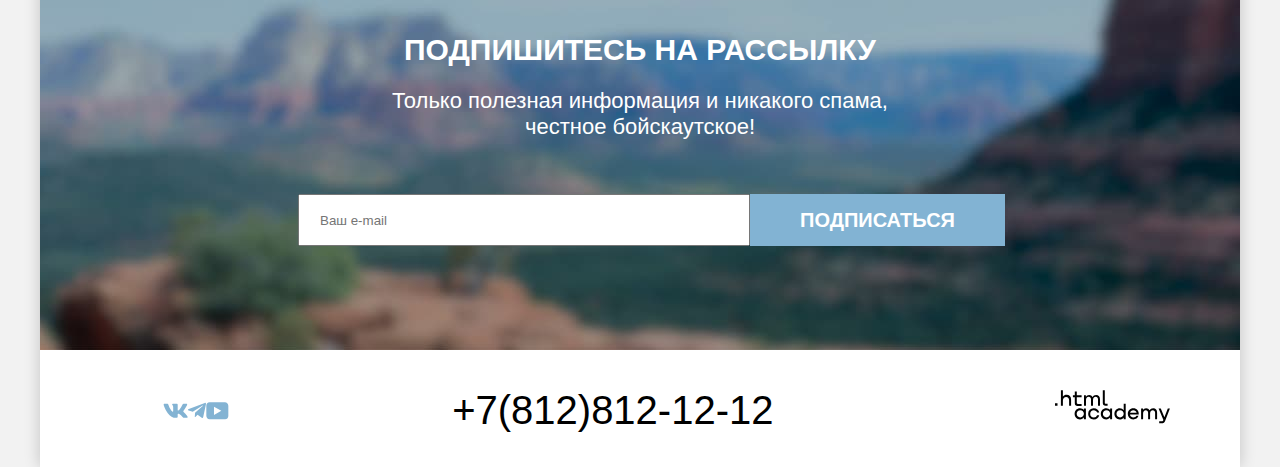
==== commit e8048951: "Вносит правки, вставляет изображения" ====
--- a/index.html
+++ b/index.html
@@ -18,7 +18,7 @@
           </a>
           <ul class="navigation-list">
             <li class="navigation-item">
-              <a class="navigation-link" href="index.html">Главная</a>
+              <a class="navigation-link navigation-link-current" href="index.html">Главная</a>
             </li>
             <li class="navigation-item">
               <a class="navigation-link" href="about.html">О Седоне</a>
@@ -36,7 +36,7 @@
               </button>
             </li>
             <li class="navigation-item">
-              <a class="navigation-link icon" href="favourites.html">
+              <a class="navigation-link favourites icon" href="favourites.html">
                 <span class="visually-hidden">
                   Избранное
                 </span>
@@ -107,16 +107,16 @@
             <p class="calling-title-description">Опытный персонал и качественное обслуживание!</p>
           </div>
           <ul class="reco-list">
-            <li class="reco-item">
+            <li class="reco-item reco-item-home">
               <h3 class="reco-title">Жильё</h3>
               <p class="reco-description">Рекомендуем пожить в настоящем мотеле, всё как в кино!</p>
             </li>
-            <li class="reco-item">
+            <li class="reco-item reco-item-food">
               <h3 class="reco-title">Еда</h3>
               <p class="reco-description">Всегда заказывайте топовый фирменный бургер, вы не разочаруетесь!
               </p>
             </li>
-            <li class="reco-item">
+            <li class="reco-item reco-item-gift">
               <h3 class="reco-title">Сувениры</h3>
               <p class="reco-description">Не только китайского, но и настоящего местного производства!</p>
             </li>
@@ -147,16 +147,31 @@
           <ul class="networks-list">
             <li class="networks-item">
               <a class="button-network" href="https://vk.com/htmlacademy">
+                <svg class="networks-icon" aria-hidden="true" focusable="false" width="25" height="15" fill="none"
+                  viewBox="0 0 25 15" xmlns="http://www.w3.org/2000/svg">
+                  <path fill="#83B3D3" fill-rule="evenodd" clip-rule="evenodd"
+                    d="M24.12 1.8c.16-.54 0-.94-.8-.94H20.7c-.67 0-.98.34-1.15.73 0 0-1.33 3.2-3.22 5.27-.61.6-.9.8-1.23.8-.16 0-.41-.2-.41-.75v-5.1c0-.66-.19-.95-.74-.95H9.82c-.42 0-.67.3-.67.59 0 .62.95.76 1.04 2.51v3.8c0 .83-.15.98-.48.98-.9 0-3.06-3.2-4.34-6.88-.25-.72-.5-1-1.18-1H1.57c-.75 0-.9.34-.9.73 0 .68.89 4.07 4.14 8.55 2.17 3.06 5.23 4.72 8 4.72 1.68 0 1.88-.37 1.88-1v-2.32c0-.74.16-.88.7-.88.38 0 1.05.19 2.6 1.66 1.79 1.75 2.08 2.54 3.08 2.54h2.63c.75 0 1.12-.37.9-1.1-.23-.72-1.08-1.77-2.2-3.02-.62-.71-1.54-1.48-1.82-1.86-.39-.5-.28-.71 0-1.15 0 0 3.2-4.42 3.54-5.93Z" />
+                </svg>
                 <span class="visually-hidden">Вконтакте</span>
               </a>
             </li>
             <li class="networks-item">
               <a class="button-network" href="https://t.me/htmlacademy">
+                <svg class="networks-icon" xmlns="http://www.w3.org/2000/svg" width="18" height="17" fill="none"
+                  viewBox="0 0 18 17">
+                  <path fill="#83B3D3"
+                    d="M16.79.96.84 7.1c-1.09.44-1.08 1.05-.2 1.32l4.1 1.28 9.47-5.98c.44-.27.85-.13.52.17l-7.68 6.93-.28 4.22c.41 0 .6-.2.83-.41l1.99-1.94 4.13 3.06c.77.42 1.31.2 1.5-.71l2.72-12.8c.28-1.1-.43-1.61-1.16-1.28Z" />
+                </svg>
                 <span class="visually-hidden">Телеграм</span>
               </a>
             </li>
             <li class="networks-item">
               <a class="button-network" href="https://www.youtube.com/user/htmlacademyru">
+                <svg class="networks-icon" xmlns="http://www.w3.org/2000/svg" width="23" height="18" fill="none"
+                  viewBox="0 0 23 18">
+                  <path fill="#83B3D3"
+                    d="M18.94.36H3.51C1.65.36.33 1.95.33 3.76v10.09c0 1.91 1.32 3.5 3.18 3.5h15.65c1.64 0 3.17-1.59 3.17-3.4V3.76c-.22-1.8-1.53-3.4-3.39-3.4ZM7.99 12.89V4.82l7.34 4.04-7.34 4.03Z" />
+                </svg>
                 <span class="visually-hidden">Youtube</span>
               </a>
             </li>
@@ -167,8 +182,12 @@
           <a class="contacts-phone" href="tel:+78128121212">+7(812)812-12-12</a>
         </section>
         <section class="footer-logo">
-          <a class="visually-hidden" href="https://htmlacademy.ru/">
-            <img src="images/icons/htmlacademy.svg" width="115" height="33" alt="Логотип htmlacademy">
+          <a class="footer-logo-link" href="https://htmlacademy.ru/">
+            <svg class="footer-logo-icon" xmlns="http://www.w3.org/2000/svg" width="115" height="34" fill="none"
+              viewBox="0 0 115 34">
+              <path fill="#000"
+                d="M0 13.26v2.6h2.5v-2.6H0ZM11.6 4.86c-1.6 0-2.8.7-3.6 1.7h-.1V.36h-2v15.5h2v-5.3c0-2.1 1.3-3.6 3.3-3.6 1.8 0 2.9 1.4 2.9 3.2v5.7h2v-6.1c.1-3-1.8-4.9-4.5-4.9ZM26.6 5.16h-4.8v-3.7h-2v3.8h-1.9v2h1.9v6c0 1.7 1 2.7 2.7 2.7h4.1v-2h-3.7c-.7 0-1.1-.4-1.1-1.1v-5.7h4.8v-2ZM41.1 4.96c-1.6 0-2.9.8-3.5 2.1h-.1c-.6-1.2-1.8-2.1-3.4-2.1-1.4 0-2.5.8-3.1 1.8h-.1v-1.6H29v10.6h2v-5.4c0-2 1-3.5 2.6-3.5 1.5 0 2.4 1 2.4 2.6v6.3h2v-5.6c0-2.4 1.4-3.3 2.6-3.3 1.5 0 2.4 1 2.4 2.6v6.3h2v-6.5c.1-2.5-1.4-4.3-3.9-4.3ZM47.8 13.06c0 1.7 1 2.7 2.8 2.7h2v-2h-1.7c-.7 0-1.1-.4-1.1-1.1V.36h-2v12.7ZM28.9 20.06c-.9-1.1-2.2-1.8-3.9-1.8-3.1 0-5.4 2.3-5.4 5.6s2.3 5.6 5.4 5.6c1.8 0 3-.8 3.8-1.9h.1v1.6h2v-10.6h-2v1.5Zm-3.6 7.4c-2.2 0-3.6-1.6-3.6-3.6s1.4-3.6 3.6-3.6 3.6 1.6 3.6 3.6c0 1.9-1.4 3.6-3.6 3.6ZM44.2 22.36c-.5-2.4-2.6-4.1-5.4-4.1a5.4 5.4 0 0 0-5.6 5.6c0 3.1 2.2 5.6 5.6 5.6 2.8 0 4.9-1.8 5.4-4.2h-2.1a3.4 3.4 0 0 1-3.3 2.3c-2.2 0-3.6-1.6-3.6-3.6s1.4-3.6 3.6-3.6c1.6 0 2.8 1 3.3 2.2h2.1v-.2ZM55.1 20.06c-.9-1.1-2.2-1.8-3.9-1.8-3.1 0-5.4 2.3-5.4 5.6s2.3 5.6 5.4 5.6c1.8 0 3-.8 3.8-1.9h.1v1.6h2v-10.6h-2v1.5Zm-3.6 7.4c-2.2 0-3.6-1.6-3.6-3.6s1.4-3.6 3.6-3.6 3.6 1.6 3.6 3.6c0 1.9-1.5 3.6-3.6 3.6ZM68.7 20.16c-.9-1.1-2.2-1.9-3.9-1.9-3.1 0-5.4 2.3-5.4 5.6s2.2 5.6 5.4 5.6c1.7 0 3-.8 3.8-1.8h.1v1.5h2v-15.4h-2v6.4Zm-3.6 7.3c-2.2 0-3.6-1.6-3.6-3.6s1.4-3.6 3.6-3.6 3.6 1.6 3.6 3.6c-.1 2-1.5 3.6-3.6 3.6ZM78.3 18.26c-3.3 0-5.5 2.5-5.5 5.6 0 3 2.1 5.6 5.5 5.6 2.5 0 4.5-1.3 5.2-3.6h-2.1c-.5 1-1.6 1.6-3 1.6-1.9 0-3.3-1.3-3.4-2.9h8.8c.2-3.6-2-6.3-5.5-6.3Zm0 1.9c1.7 0 3 1 3.3 2.6h-6.5c.3-1.5 1.5-2.6 3.2-2.6ZM98.2 18.26c-1.6 0-2.9.8-3.6 2h-.1c-.6-1.2-1.8-2-3.4-2-1.4 0-2.5.7-3.1 1.8v-1.5h-1.9v10.6h2v-5.4c0-2 1-3.4 2.6-3.5 1.5 0 2.4 1 2.4 2.6v6.3h2v-5.6c0-2.4 1.4-3.3 2.6-3.3 1.5 0 2.4 1 2.4 2.6v6.3h2v-6.5c.1-2.6-1.4-4.4-3.9-4.4ZM109.4 27.36l-3.6-8.9h-2.2l4.8 11.6c-.3.9-.7 1.2-1.7 1.2h-2.5v2h2.5c1.8 0 2.8-.8 3.5-2.6l4.7-12.2h-2.1l-3.4 8.9Z" />
+            </svg>
           </a>
         </section>
       </footer>
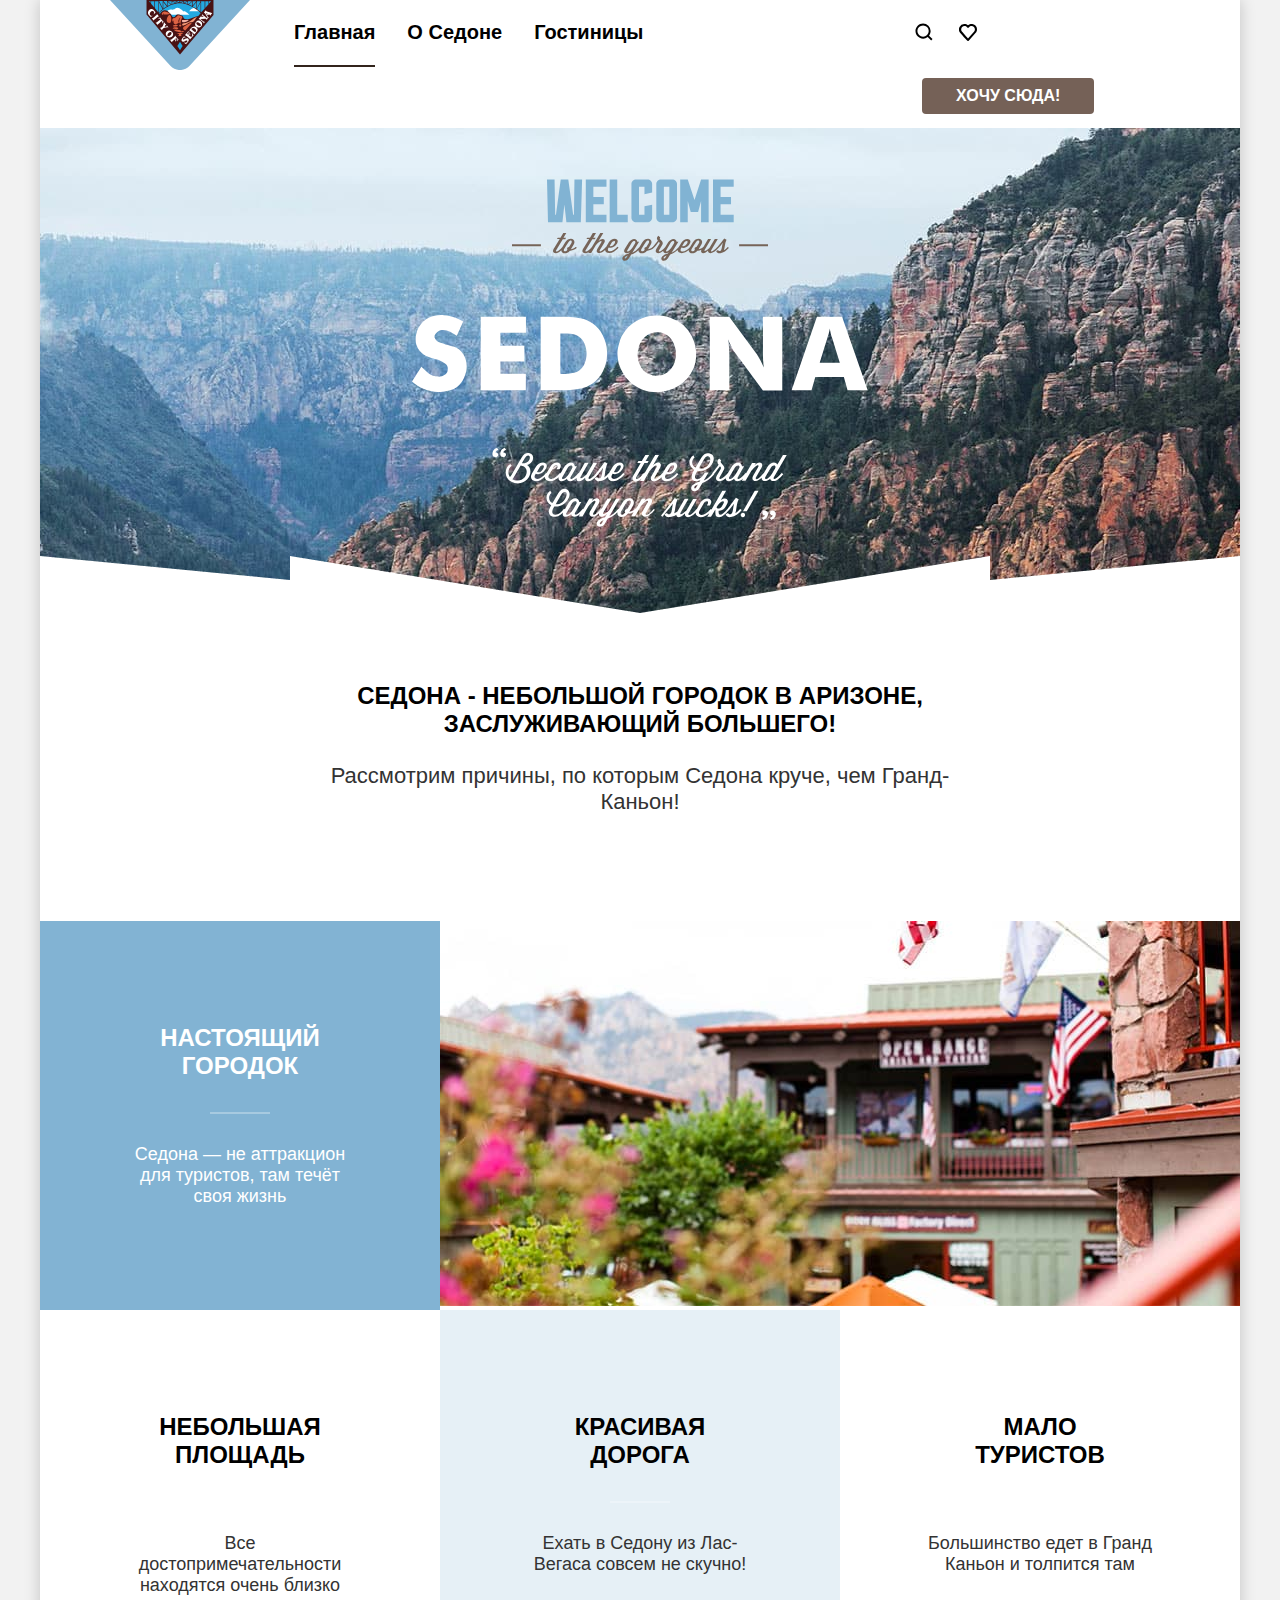
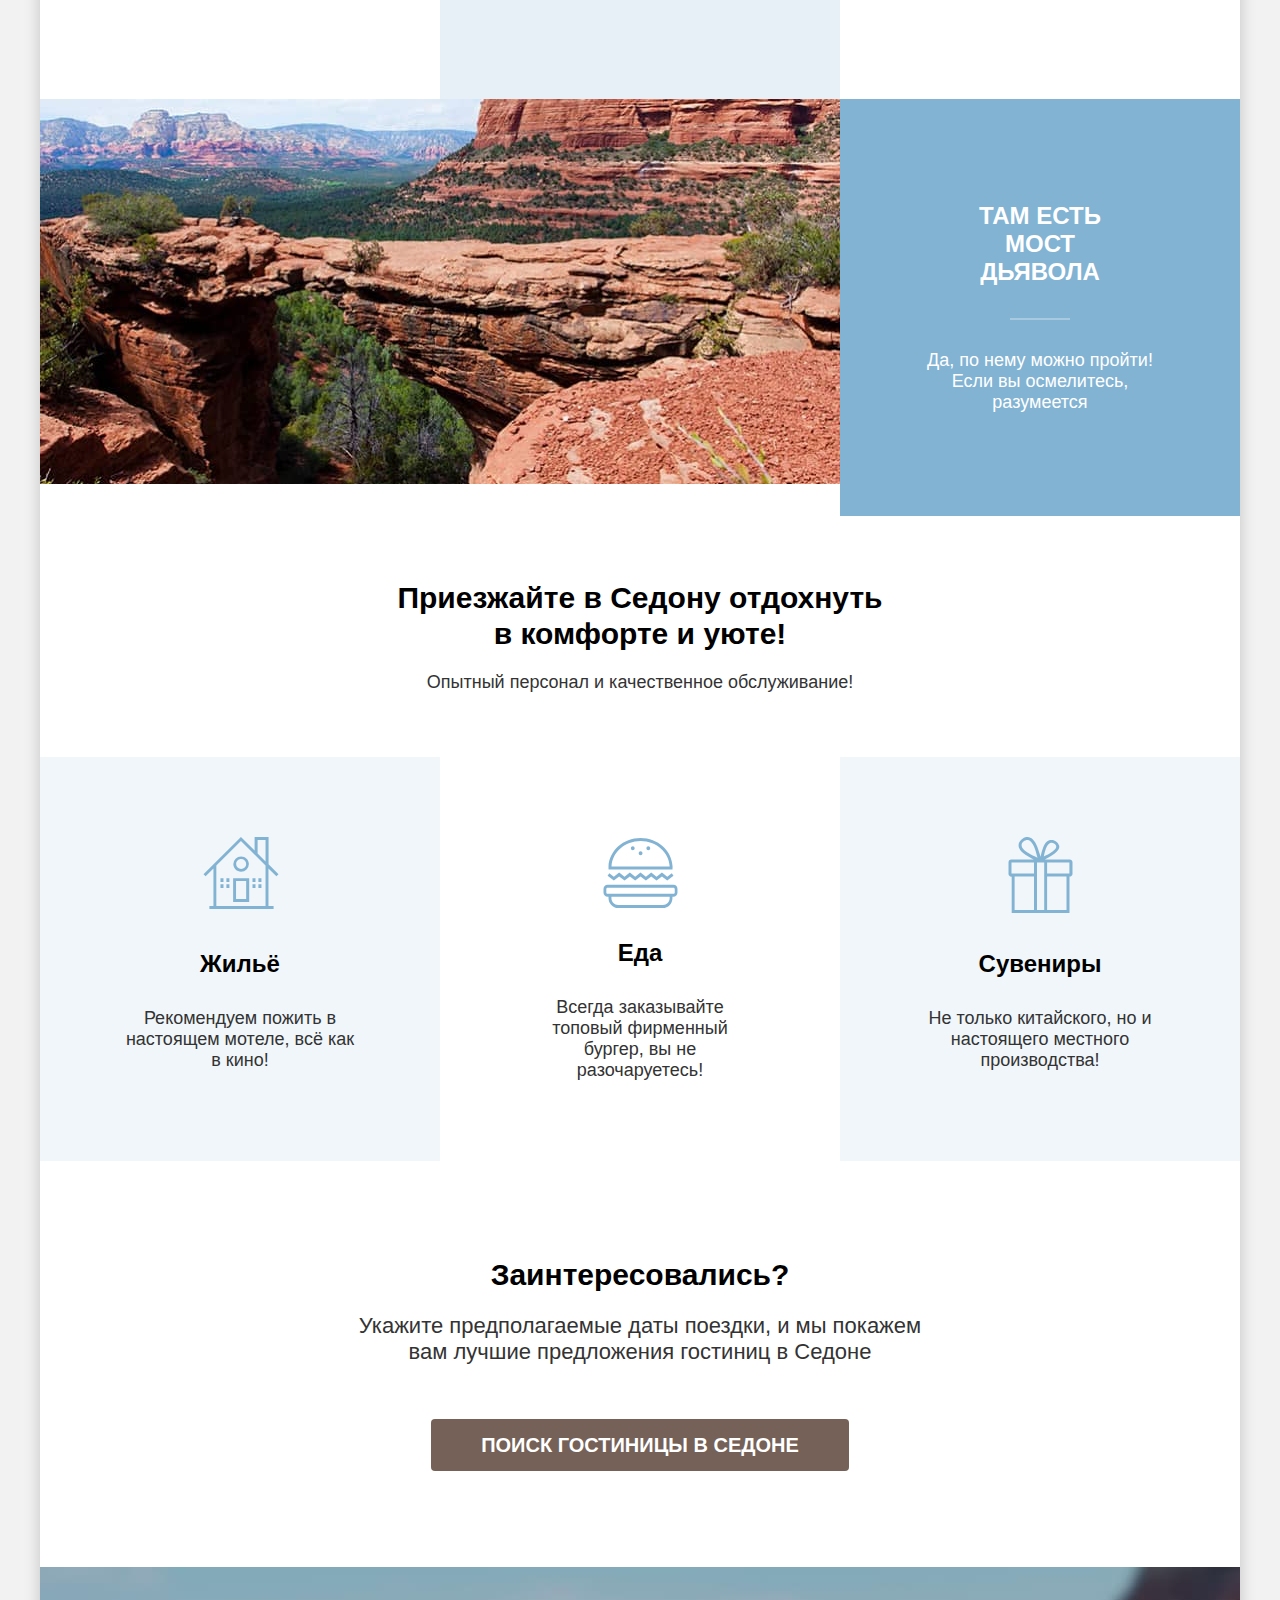
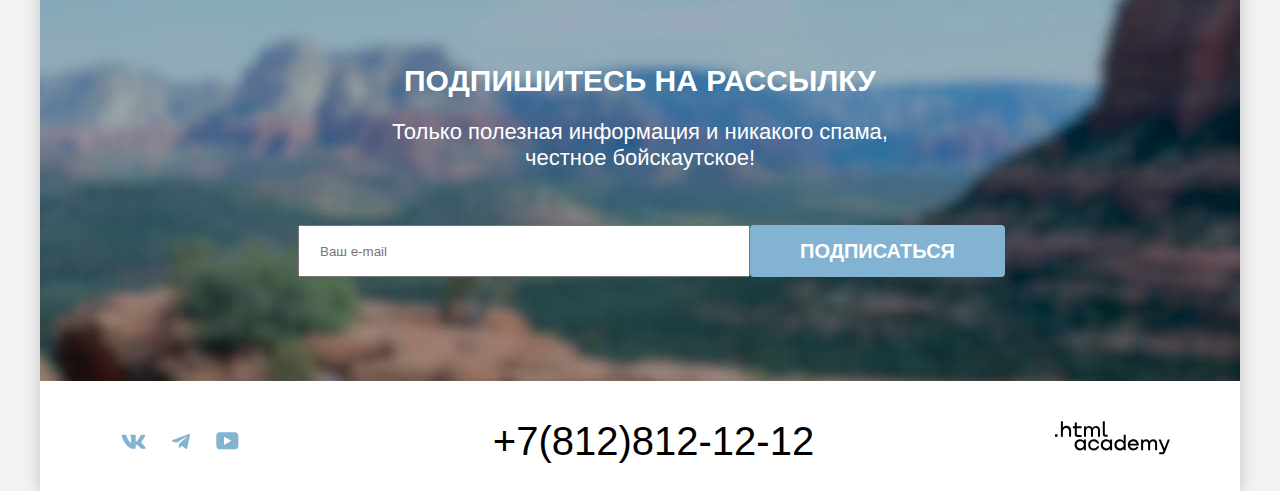
==== commit affa0c75: "Вносит правки" ====
--- a/index.html
+++ b/index.html
@@ -73,10 +73,12 @@
                 жизнь
               </p>
             </li>
-            <div class="advantages-image">
-              <img src="images/index/advan-photo-1.jpg" width="800" height="385"
-                alt="Фотография здания в городке Седона">
-            </div>
+            <li class="advantages-item-image">
+              <div class="advantages-image">
+                <img src="images/index/advan-photo-1.jpg" width="800" height="385"
+                  alt="Фотография здания в городке Седона">
+              </div>
+            </li>
             <li class="advantages-item">
               <h3 class="advantages-item-title">Небольшая площадь</h3>
               <p class="advantages-item-description">Все достопримечательности находятся очень близко</p>
@@ -89,9 +91,11 @@
               <h3 class="advantages-item-title">Мало туристов</h3>
               <p class="advantages-item-description">Большинство едет в Гранд Каньон и толпится там</p>
             </li>
-            <div class="advantages-image">
-              <img src="images/index/advan-photo-2.jpg" width="800" height="385" alt="Природные каменный мост">
-            </div>
+            <li class="advantages-item-image">
+              <div class="advantages-image">
+                <img src="images/index/advan-photo-2.jpg" width="800" height="385" alt="Природные каменный мост">
+              </div>
+            </li>
             <li class="advantages-item dark-blue">
               <h3 class="advantages-item-title white">Там есть мост дьявола</h3>
               <p class="advantages-item-description">Да, по нему можно пройти! Если&nbsp;вы осмелитесь,
--- a/styles/styles.css
+++ b/styles/styles.css
@@ -69,9 +69,9 @@
 }
 
 .navigation-logo {
+  position: relative;
   width: 138px;
   margin-right: 30px;
-  z-index: 1;
   margin-bottom: -11px;
   cursor: pointer;
 }
@@ -86,6 +86,17 @@
   color: #000000;
   background-color: #FFFFFF;
   text-decoration: none;
+  position: relative;
+}
+
+.navigation-link-current::after {
+  content: "";
+  width: 100%;
+  display: block;
+  border-bottom: 2px solid #32241c;
+  position: relative;
+  top: 21px;
+  background-color: #756257;
 }
 
 .button {
@@ -98,7 +109,9 @@
   text-decoration: none;
   text-transform: uppercase;
   border: 0;
+  border-radius: 4px;
   cursor: pointer;
+  box-sizing: border-box;
 }
 
 .navigation-user {
@@ -120,6 +133,20 @@
   cursor: pointer;
   margin: 22px 12px;
   padding: 0;
+}
+
+.search.icon {
+  background-image: url("../images/icons/search-icon.svg");
+  background-repeat: no-repeat;
+  background-size: 18px 18px;
+  background-position: center;
+}
+
+.favourites.icon {
+  background-image: url("../images/icons/heart-icon.svg");
+  background-repeat: no-repeat;
+  background-size: 18px 17px;
+  background-position: center;
 }
 
 .search-hotels {
@@ -133,6 +160,24 @@
   border: 0;
 }
 
+.search-hotels:hover {
+  background-color: rgba(97, 80, 72, 1);
+}
+
+.search-hotels:focus {
+  background-color: rgba(97, 80, 72, 1);
+}
+
+.search-hotels:active {
+  color: rgba(255, 255, 255, 0.3);
+  background-color: rgba(117, 97, 87, 1);
+}
+
+.search-hotels:disabled {
+  color: rgba(255, 255, 255, 1);
+  background-color: rgba(229, 229, 229, 1);
+}
+
 .main-container {
   flex-grow: 1;
 }
@@ -169,11 +214,11 @@
 .advantages-title-container {
   width: 651px;
   margin: 0 auto 0 auto;
-  padding: 0;
+  padding: 69px 0 106px 0;
 }
 
 .advantages-title {
-  padding: 69px 0 25px 0;
+  padding: 0 0 25px 0;
   margin: 0;
   font-size: 24px;
   line-height: 28px;
@@ -191,7 +236,7 @@
   color: #333333;
   background-color: #FFFFFF;
   margin: 0;
-  padding: 0 0 106px 0;
+  padding: 0;
 }
 
 .advantages-list,
@@ -207,9 +252,7 @@
 .advantages-item {
   display: flex;
   flex-direction: column;
-  gap: 60px;
   padding: 103px 85px;
-  justify-content: center;
   align-items: center;
   width: 400px;
   box-sizing: border-box;
@@ -223,11 +266,30 @@
   text-align: center;
   color: #000000;
   text-transform: uppercase;
-  margin: 0;
+  margin: 0 0 62px 0;
 }
 
 .advantages-item-description {
   margin: 0;
+}
+
+.advantages-item-description::before {
+  content: "";
+  display: block;
+  width: 60px;
+  height: 2px;
+  background-color: rgba(0, 0, 0, 0.30);
+  position: relative;
+  bottom: 30px;
+  left: 50%;
+  transform: translate(-30px);
+}
+
+/* даст верный цвет выше, если убрать значения ниже */
+.advantages-item-description:first-child::before,
+.advantages-item-description:last-child::before {
+  content: "";
+  background: rgba(255, 255, 255, 0.30);
 }
 
 .advantages-item:nth-of-type(n+3):nth-child(even):not(:last-child) {
@@ -265,16 +327,16 @@
 .calling-title-container {
   width: 505px;
   margin: 0 auto 0 auto;
+  padding: 64px 0;
 }
 
 .calling-title {
   width: 505px;
-  padding: 64px 0 20px 0;
+  padding-bottom: 20px;
 }
 
 .calling-title-description {
   text-align: center;
-  padding-bottom: 64px;
   margin: 0;
 }
 
@@ -294,12 +356,31 @@
   background-color: rgba(131, 179, 211, 0.12);
 }
 
+.reco-item-home {
+  background-image: url("../images/index/advantage-icon-house.svg");
+  background-repeat: no-repeat;
+  background-position: top 80px center;
+}
+
+.reco-item-food {
+  background-image: url("../images/index/advantage-icon-food.svg");
+  background-repeat: no-repeat;
+  background-position: top 80px center;
+}
+
+.reco-item-gift {
+  background-image: url("../images/index/advantage-icon-gift.svg");
+  background-repeat: no-repeat;
+  background-position: top 80px center;
+}
+
 .reco-title {
   font-size: 24px;
   line-height: 28px;
   font-weight: 700;
   color: #000000;
   margin: 0;
+  padding-top: 102px;
 }
 
 .reco-description {
@@ -309,10 +390,10 @@
 .finding-hotel {
   width: 592px;
   margin: 0 auto 0 auto;
+  padding: 96px 0;
 }
 
 .finding-hotel-title {
-  padding-top: 96px;
   padding-bottom: 20px;
 }
 
@@ -333,12 +414,31 @@
   line-height: 36px;
   background-color: #756157;
   padding: 8px 50px;
-  margin: 0 auto 96px auto;
+  margin: 0 auto;
+}
+
+.finding-hotel-button:hover {
+  background-color: rgba(97, 80, 72, 1);
+}
+
+.finding-hotel-button:focus {
+  background-color: rgba(97, 80, 72, 1);
+}
+
+.finding-hotel-button:active {
+  color: rgba(255, 255, 255, 0.3);
+  background-color: rgba(117, 97, 87, 1);
+}
+
+.finding-hotel-button:disabled {
+  color: rgba(255, 255, 255, 1);
+  background-color: rgba(229, 229, 229, 1);
 }
 
 .subscribe-container {
   width: 684px;
-  margin: 0 auto 0 auto;
+  margin: 0 auto;
+  padding: 96px 0 104px 0;
 }
 
 .subscribe {
@@ -354,7 +454,7 @@
   font-weight: 700;
   text-align: center;
   text-transform: uppercase;
-  padding: 96px 0 20px 0;
+  padding-bottom: 20px;
   margin: 0;
 }
 
@@ -367,7 +467,8 @@
   line-height: 26px;
   font-weight: 400;
   text-align: center;
-  margin: 0 0 54px 0;
+  padding-bottom: 54px;
+  margin: 0;
 }
 
 .sub-text-index {
@@ -377,7 +478,6 @@
 .subscribe-form {
   display: flex;
   margin: 0;
-  padding-bottom: 104px;
 }
 
 .subscribe-input {
@@ -396,23 +496,61 @@
   margin: 0 0 0 auto;
 }
 
+.subscribe-email-button:hover {
+  background: rgba(104, 162, 202, 1);
+}
+
+.subscribe-email-button:focus {
+  background: rgba(104, 162, 202, 1);
+}
+
+.subscribe-email-button:active {
+  color: rgba(255, 255, 255, 0.3);
+  background: rgba(130, 179, 211, 1);
+}
+
+.subscribe-email-button:disabled {
+  color: rgba(255, 255, 255, 1);
+  background: rgba(229, 229, 229, 1);
+}
+
 .page-footer {
   display: flex;
   padding: 40px 70px 30px;
 }
 
+.networks {
+  display: flex;
+  width: 142px;
+}
+
 .networks-list {
   display: flex;
   flex-wrap: wrap;
   margin: 0;
+  padding: 0;
   margin-right: auto;
   list-style: none;
 }
 
-.networks {
-  display: flex;
-  width: 172px;
-  padding: 12px 13px;
+.button-network {
+  width: 47px;
+  height: 40px;
+  display: flex;
+  align-items: center;
+  justify-content: center;
+}
+
+.button-network:hover path {
+  fill: rgba(104, 162, 202, 1)
+}
+
+.button-network:focus path {
+  fill: rgba(104, 162, 202, 1)
+}
+
+.button-network:active path {
+  fill: rgba(104, 162, 202, 0.3)
 }
 
 .footer-contacts {
@@ -430,9 +568,43 @@
   text-decoration: none;
 }
 
-.footer-logo {
-  margin-left: auto;
+.contacts-phone:hover {
+  color: rgba(117, 97, 87, 1);
+}
+
+.contacts-phone:focus {
+  color: rgba(117, 97, 87, 1);
+  outline: auto;
+  /* есть ли вообще такое значение? в интернете не нашла, но из-за него обводка заданного мной цвета */
+}
+
+.contacts-phone:active {
+  color: rgba(117, 97, 87, 0.3);
+}
+
+.footer-logo a {
   cursor: pointer;
+  display: flex;
+  width: 115px;
+  height: 33px;
+  justify-content: center;
+  align-items: center;
+}
+
+.footer-logo-link:hover path {
+  fill: rgba(117, 97, 87, 1);
+}
+
+.footer-logo-link:focus path {
+  fill: rgba(117, 97, 87, 1);
+}
+
+.footer-logo-link:active path {
+  fill: rgba(117, 97, 87, 0.3);
+}
+
+.footer-logo-icon {
+  position: absolute;
 }
 
 .filter-background {
@@ -465,12 +637,47 @@
   list-style: none;
 }
 
+.breadcrumbs-item {
+  margin-right: 23px;
+  position: relative;
+}
+
 .breadcrumbs-link {
+  position: relative;
   font-size: 16px;
   line-height: 21px;
   font-weight: 400;
-  margin-right: 28px;
   color: #FFFFFF;
+  text-decoration: none;
+}
+
+.breadcrumbs-link:hover {
+  color: rgba(255, 255, 255, 0.6);
+}
+
+.breadcrumbs-link:active {
+  color: rgba(255, 255, 255, 0.3);
+}
+
+.breadcrumbs-item::before {
+  content: url("../images/catalog/breadcrumbs-arrow.svg");
+  position: absolute;
+  top: 0;
+  right: 0;
+  bottom: 0;
+  left: -14px;
+}
+
+.breadcrumbs-link:hover path {
+  fill: rgba(255, 255, 255, 0.6);
+}
+
+.breadcrumbs-link:active path {
+  fill: rgba(255, 255, 255, 0.3);
+}
+
+.breadcrumbs-item:first-child::before {
+  content: none;
 }
 
 .filter {
@@ -523,7 +730,7 @@
   gap: 2px;
 }
 
-.control-input {
+.control {
   font-size: 18px;
   line-height: 23px;
   font-weight: 400;
@@ -549,9 +756,43 @@
   padding: 8px 50px;
 }
 
+.button-submit:hover {
+  background-color: rgba(104, 162, 202, 1);
+}
+
+.button-submit:focus {
+  background-color: rgba(104, 162, 202, 1);
+}
+
+.button-submit:active {
+  background-color: rgba(130, 179, 211, 1);
+  color: rgba(255, 255, 255, 0.3);
+}
+
+.button-submit:disabled {
+  background-color: rgba(229, 229, 229, 1);
+  color: rgba(255, 255, 255, 1);
+}
+
 .button-reset {
   background-color: transparent;
   padding: 8px 58px;
+}
+
+.button-reset:hover {
+  opacity: 30%;
+}
+
+.button-reset:focus {
+  box-shadow: inset 0 0 0 3px #83B3D3;
+}
+
+.button-reset:active {
+  color: rgba(255, 255, 255, 0.3);
+}
+
+.button-reset:disabled {
+  color: rgba(255, 255, 255, 1);
 }
 
 .catalog {
@@ -585,6 +826,25 @@
   color: #333333;
   margin-left: auto;
   margin-right: 70px;
+  border: none;
+  box-shadow: inset 0 0 0 2px rgba(229, 229, 229, 1);
+}
+
+.select-control:hover {
+  box-shadow: inset 0 0 0 2px rgba(104, 162, 202, 1);
+}
+
+.select-control:focus {
+  box-shadow: inset 0 0 0 2px rgba(104, 162, 202, 1);
+}
+
+.select-control:active {
+  box-shadow: inset 0 0 0 2px rgba(63, 94, 114, 1);
+}
+
+.select-control:disabled {
+  color: rgba(0, 0, 0, 0.3);
+  box-shadow: inset 0 0 0 2px rgba(0, 0, 0, 0.3);
 }
 
 .sorting-buttons {
@@ -595,10 +855,36 @@
 }
 
 .sorting-buttons-item {
+  display: flex;
+  justify-content: center;
+  align-items: center;
   margin: 0;
   width: 48px;
   height: 48px;
   border: 2px solid #E5E5E5;
+}
+
+.card-grid-toggle {
+  padding: 14px 12px;
+}
+
+.card-grid-toggle:hover {
+  box-shadow: inset 0 0 0 2px #000000;
+  width: 100%;
+  border: 0;
+  text-align: center;
+}
+
+.card-grid-toggle:focus {
+  border: none;
+  box-shadow: inset 0 0 0 2px #68A2CA;
+  width: 48px;
+  text-align: center;
+}
+
+.card-grid-toggle:active {
+  border: 2px solid #000000;
+  text-align: center;
 }
 
 .button-selected {
@@ -639,6 +925,7 @@
   grid-template-rows: 212px 1fr;
   gap: 16px 20px;
   align-items: center;
+  border-radius: 4px;
 }
 
 .product-card-link {
@@ -671,18 +958,106 @@
   padding-bottom: 8px;
 }
 
+.product-card-button:hover {
+  background-color: rgba(97, 80, 72, 1);
+}
+
+.product-card-button:focus {
+  background-color: rgba(97, 80, 72, 1);
+}
+
+.product-card-button:active {
+  background-color: rgba(117, 97, 87, 1);
+  color: rgba(255, 255, 255, 0.3);
+}
+
+.product-card-button:disabled {
+  background-color: rgba(229, 229, 229, 1);
+  color: rgba(255, 255, 255, 1);
+}
+
 .product-card-fav {
   background-color: #82B3D3;
   padding-top: 8px;
   padding-bottom: 8px;
 }
 
+.product-card-fav:hover {
+  background-color: rgba(104, 162, 202, 1);
+}
+
+.product-card-fav:focus {
+  background-color: rgba(104, 162, 202, 1);
+}
+
+.product-card-fav:active {
+  background-color: rgba(130, 179, 211, 1);
+  color: rgba(255, 255, 255, 0.3);
+}
+
+.product-card-fav:disabled {
+  background-color: rgba(229, 229, 229, 1);
+  color: rgba(255, 255, 255, 1);
+}
+
 .active {
   background-color: #7DB54F;
 }
 
-.product-card-star {
+.active:hover {
+  background-color: rgba(108, 158, 66, 1);
+}
+
+.active:focus {
+  background-color: rgba(108, 158, 66, 1);
+}
+
+.active:active {
+  background-color: rgba(125, 181, 79, 1);
+  color: rgba(255, 255, 255, 0.3);
+}
+
+.active:disabled {
+  background-color: rgba(229, 229, 229, 1);
+  color: rgba(255, 255, 255, 1);
+}
+
+.star-rating {
+  margin: 0;
   padding: 10px 0;
+  display: flex;
+  align-items: center;
+}
+
+.star-rating::before {
+  content: "";
+  display: block;
+  height: 17px;
+  background-image: url("../images/catalog/star-icon.svg");
+  background-size: 24px 17px;
+  background-repeat: repeat-x;
+  background-position: left -3px center;
+}
+
+/* 18px (img) + 6px (margin-right) */
+.stars-1::before {
+  width: 24px;
+}
+
+.stars-2::before {
+  width: 42px;
+}
+
+.stars-3::before {
+  width: 66px;
+}
+
+.stars-4::before {
+  width: 90px;
+}
+
+.stars-5::before {
+  width: 114px;
 }
 
 .product-card-rating {
@@ -701,6 +1076,14 @@
   color: #FFFFFF;
   text-transform: uppercase;
   background-color: #82B3D3;
+}
+
+.pagination-item {
+  font-size: 20px;
+  line-height: 36px;
+  font-weight: 700;
+  text-transform: uppercase;
+  border-radius: 4px;
 }
 
 .pagination-item:not(:last-child) {
@@ -729,6 +1112,7 @@
   padding: 12px 24px 12px 24px;
   background-color: #82B3D3;
   text-decoration: none;
+  border-radius: 4px;
 }
 
 .pagination-current {
@@ -739,6 +1123,19 @@
 .other-page {
   color: #000000;
   background-color: #FFFFFF;
+}
+
+.pagination-link:hover {
+  background-color: rgba(104, 162, 202, 1);
+}
+
+.pagination-link:focus {
+  background-color: rgba(104, 162, 202, 1);
+}
+
+.pagination-link:active {
+  background-color: rgba(130, 179, 211, 1);
+  color: rgba(255, 255, 255, 0.3);
 }
 
 .subscribe-catalog {
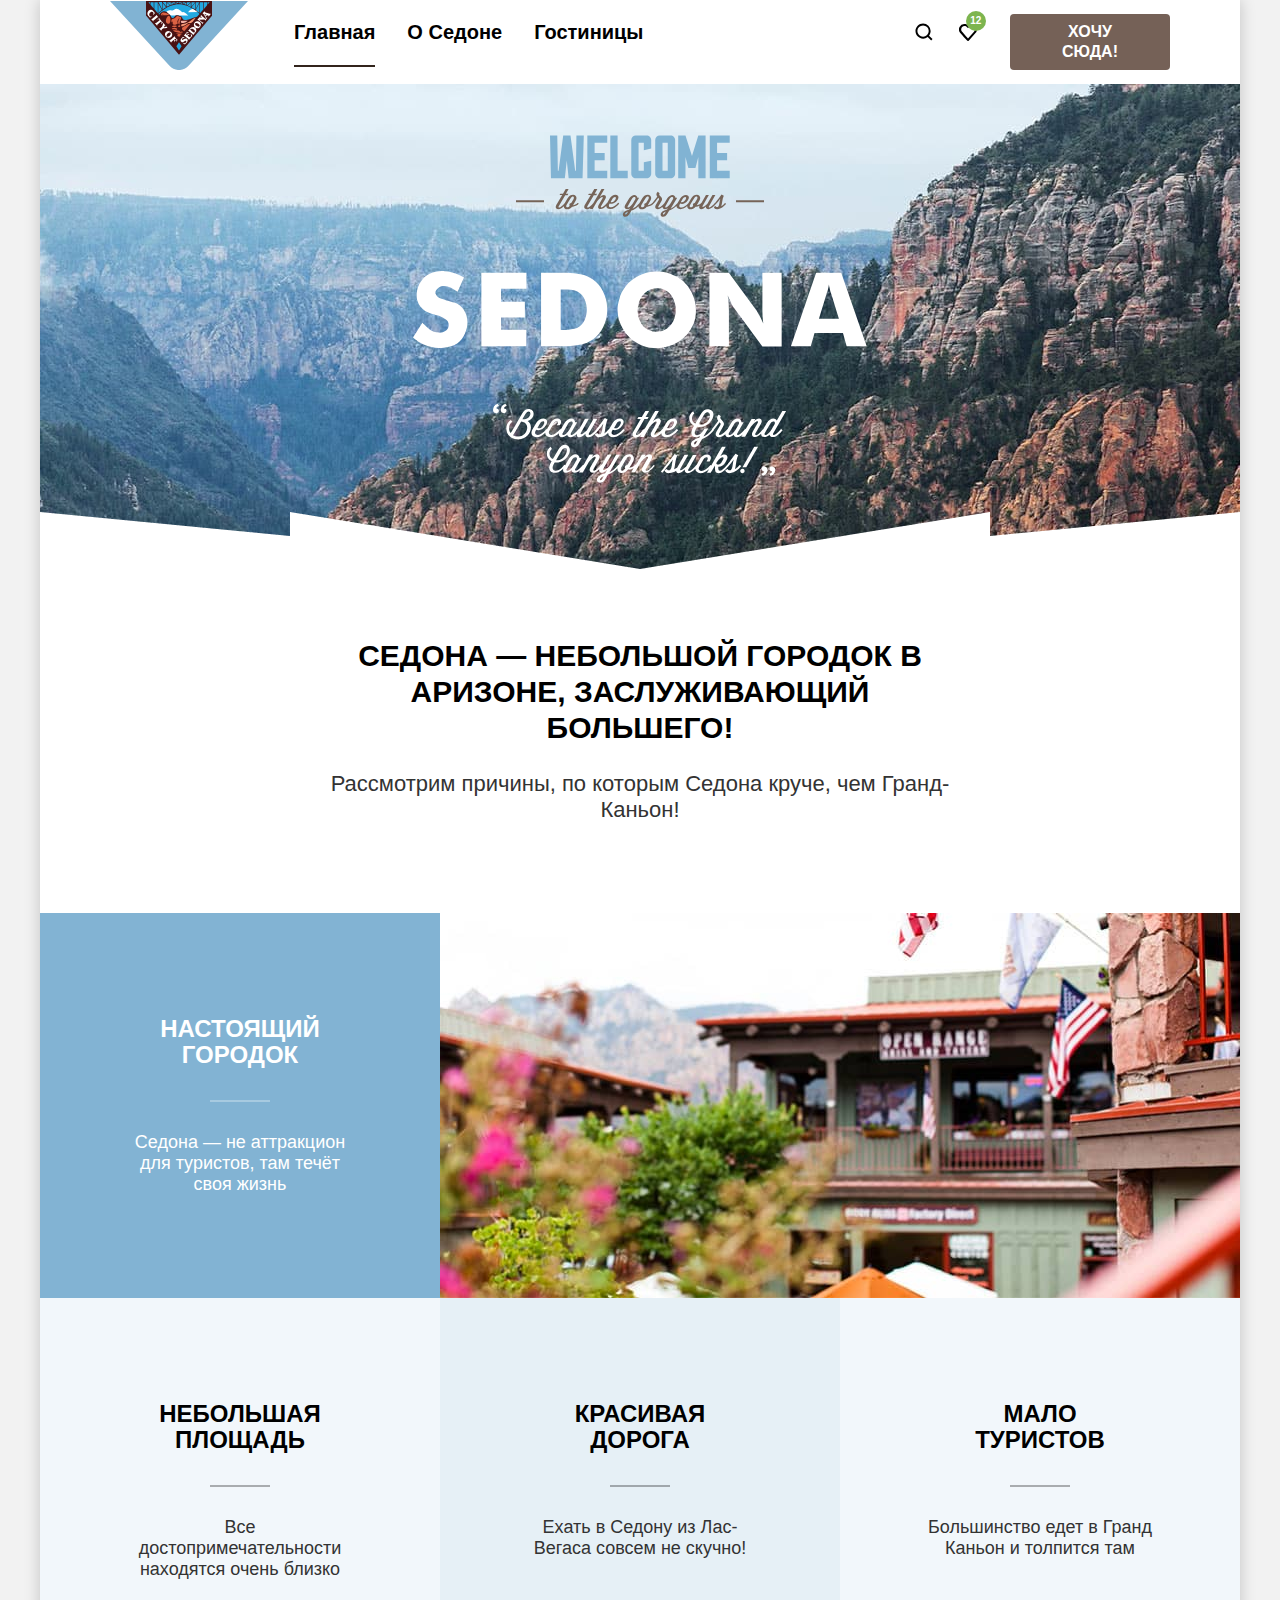
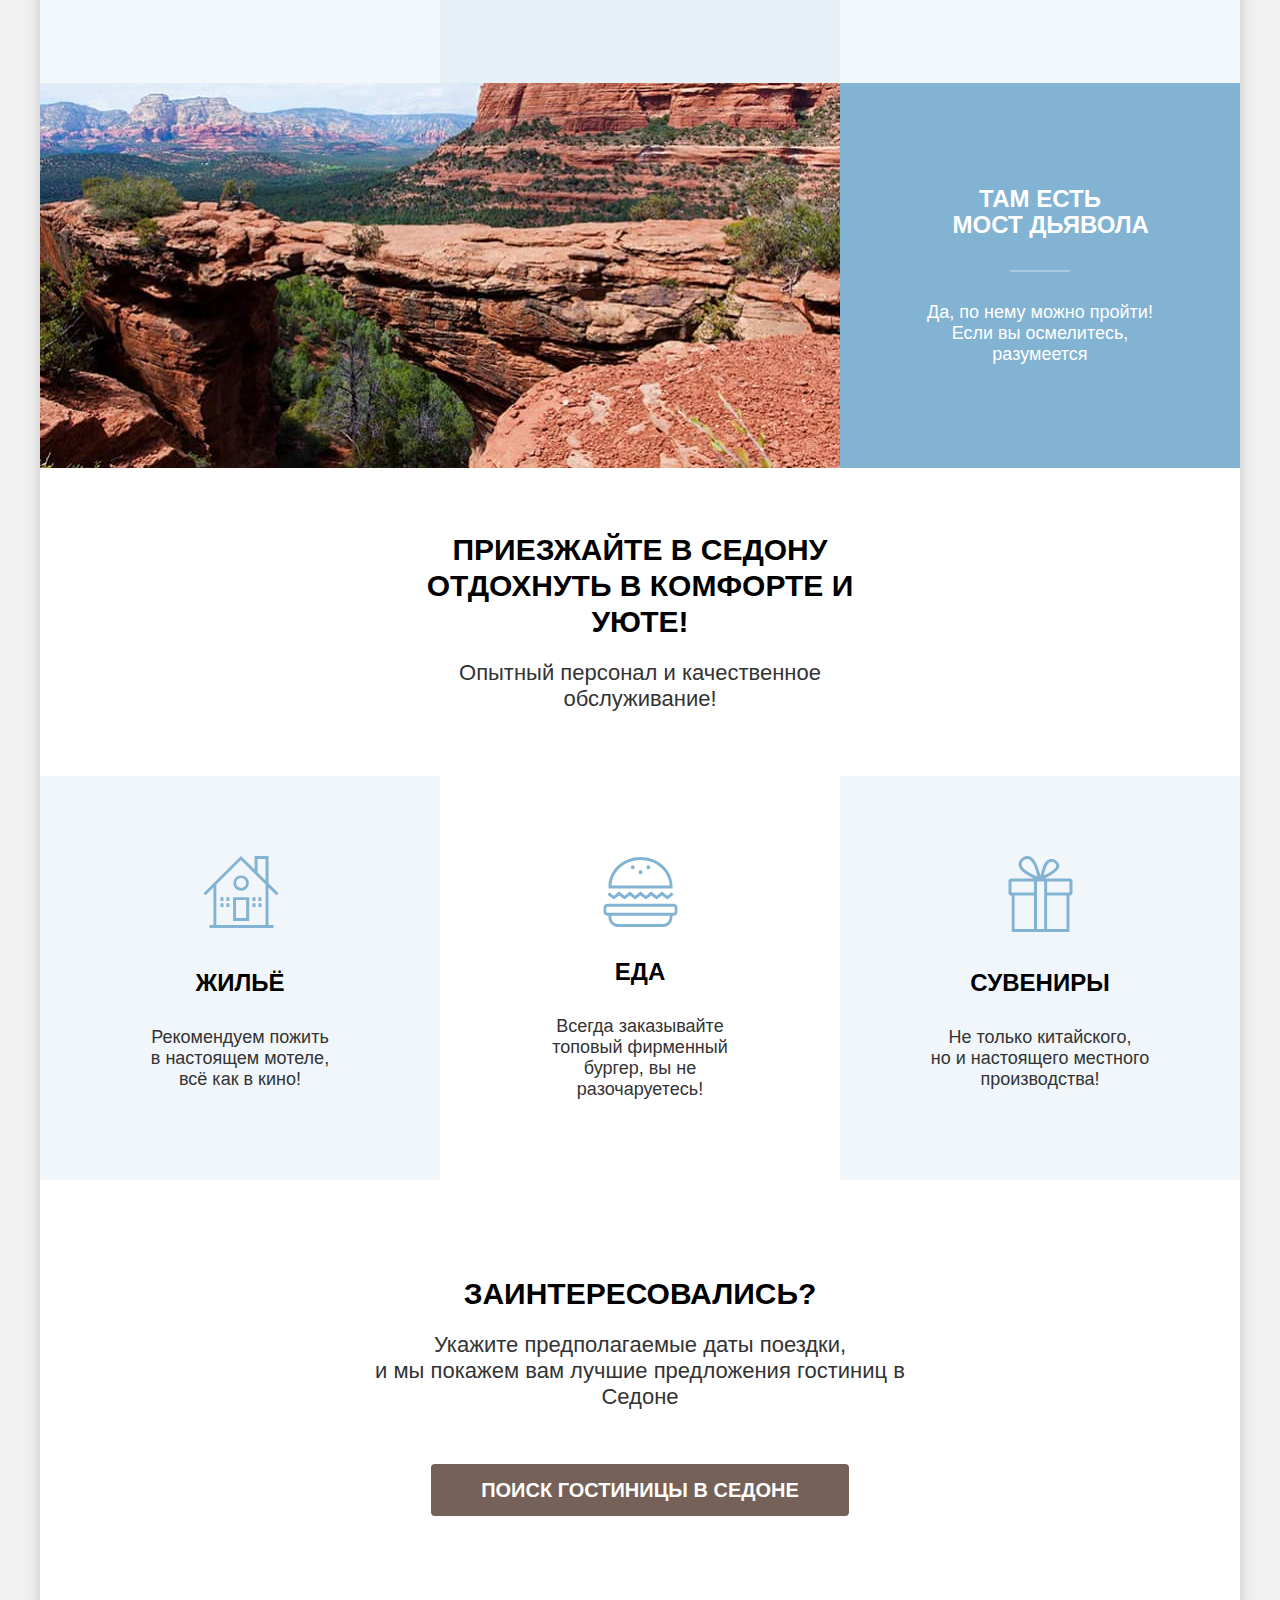
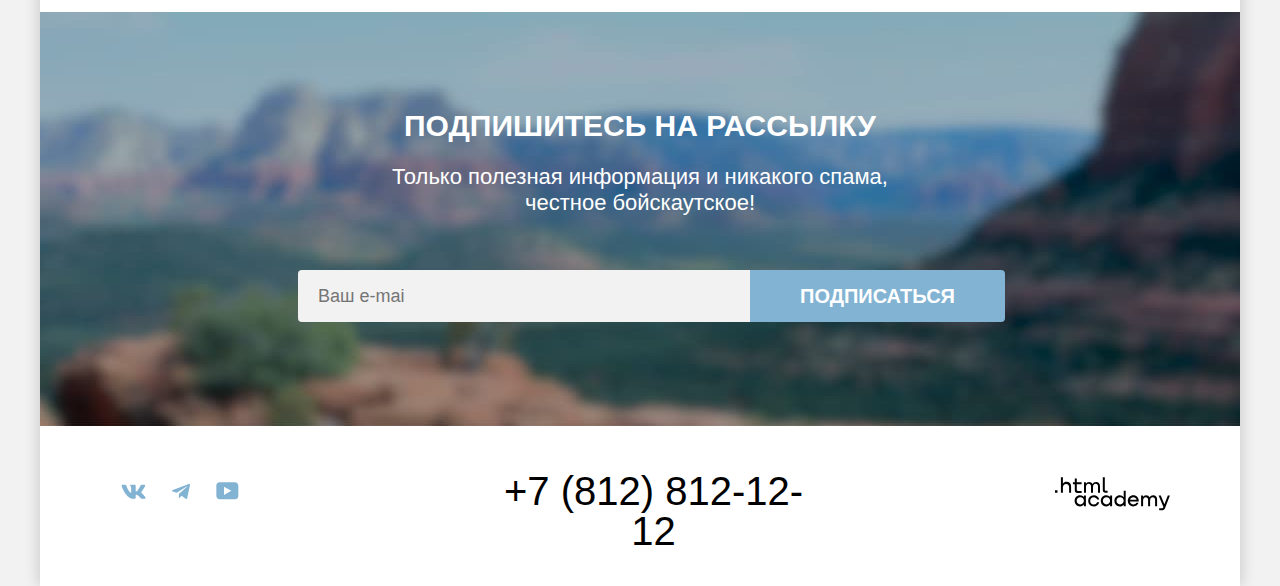
==== commit 10469943: "Вносит правки" ====
--- a/index.html
+++ b/index.html
@@ -4,6 +4,7 @@
   <head>
     <meta charset="utf-8">
     <title>HTML Academy: Седона</title>
+    <link rel="icon" type="image/png" sizes="32x32" href="images/icons/favicon.png">
     <link rel="stylesheet" href="styles/styles.css">
 
   </head>
@@ -30,9 +31,6 @@
           <ul class="navigation-list navigation-user">
             <li class="navigation-item">
               <button class="search icon" type="button"><span class="visually-hidden">Поиск</span>
-                <!--<form class="search-form visually-hidden" action="https://echo.htmlacademy.ru/" method="get">
-                <input type="text" name="search-button">
-              </form>-->
               </button>
             </li>
             <li class="navigation-item">
@@ -40,6 +38,9 @@
                 <span class="visually-hidden">
                   Избранное
                 </span>
+                <span class="visually-hidden">Добавленных в избранное отелей:
+                </span>
+                <span class="favourites-circle">12</span>
               </a>
             </li>
             <li class="navigation-item">
@@ -63,7 +64,7 @@
         </section>
         <section class="advantages">
           <div class="advantages-title-container">
-            <h2 class="advantages-title">Седона - небольшой городок в Аризоне, заслуживающий большего!</h2>
+            <h2 class="advantages-title">Седона — небольшой городок в Аризоне, заслуживающий большего!</h2>
             <p class="advantages-description">Рассмотрим причины, по которым Седона круче, чем Гранд-Каньон!</p>
           </div>
           <ul class="advantages-list">
@@ -75,11 +76,10 @@
             </li>
             <li class="advantages-item-image">
               <div class="advantages-image">
-                <img src="images/index/advan-photo-1.jpg" width="800" height="385"
-                  alt="Фотография здания в городке Седона">
+                <img src="images/index/advan-photo-1.jpg" width="800" height="385" alt="Здание в городке Седона.">
               </div>
             </li>
-            <li class="advantages-item">
+            <li class="advantages-item middle-light-blue">
               <h3 class="advantages-item-title">Небольшая площадь</h3>
               <p class="advantages-item-description">Все достопримечательности находятся очень близко</p>
             </li>
@@ -87,17 +87,17 @@
               <h3 class="advantages-item-title">Красивая дорога</h3>
               <p class="advantages-item-description">Ехать в Седону из Лас-Вегаса совсем не скучно!</p>
             </li>
-            <li class="advantages-item">
+            <li class="advantages-item middle-light-blue">
               <h3 class="advantages-item-title">Мало туристов</h3>
               <p class="advantages-item-description">Большинство едет в Гранд Каньон и толпится там</p>
             </li>
             <li class="advantages-item-image">
               <div class="advantages-image">
-                <img src="images/index/advan-photo-2.jpg" width="800" height="385" alt="Природные каменный мост">
+                <img src="images/index/advan-photo-2.jpg" width="800" height="385" alt="Природные каменный мост.">
               </div>
             </li>
             <li class="advantages-item dark-blue">
-              <h3 class="advantages-item-title white">Там есть мост дьявола</h3>
+              <h3 class="advantages-item-title white">Там есть мост&nbsp;дьявола</h3>
               <p class="advantages-item-description">Да, по нему можно пройти! Если&nbsp;вы осмелитесь,
                 разумеется
               </p>
@@ -113,22 +113,23 @@
           <ul class="reco-list">
             <li class="reco-item reco-item-home">
               <h3 class="reco-title">Жильё</h3>
-              <p class="reco-description">Рекомендуем пожить в настоящем мотеле, всё как в кино!</p>
+              <p class="reco-description">Рекомендуем пожить в&nbsp;настоящем мотеле, <br>всё как в кино!</p>
             </li>
             <li class="reco-item reco-item-food">
               <h3 class="reco-title">Еда</h3>
-              <p class="reco-description">Всегда заказывайте топовый фирменный бургер, вы не разочаруетесь!
+              <p class="reco-description">Всегда заказывайте топовый&nbsp;фирменный бургер, вы не разочаруетесь!
               </p>
             </li>
             <li class="reco-item reco-item-gift">
               <h3 class="reco-title">Сувениры</h3>
-              <p class="reco-description">Не только китайского, но и настоящего местного производства!</p>
+              <p class="reco-description">Не только китайского, <br>но и настоящего местного производства!</p>
             </li>
           </ul>
         </section>
         <section class="finding-hotel">
           <h2 class="finding-hotel-title">Заинтересовались?</h2>
-          <p class="finding-hotel-description">Укажите предполагаемые даты поездки, и мы покажем вам лучшие предложения
+          <p class="finding-hotel-description">Укажите предполагаемые даты поездки, <br>и мы покажем вам лучшие
+            предложения
             гостиниц в Седоне</p>
           <button class="button finding-hotel-button" type="button">Поиск гостиницы в Седоне</button>
         </section>
@@ -138,7 +139,8 @@
             <p class="subscribe-text sub-text-index">Только полезная информация и никакого спама,
               честное&nbsp;бойскаутское!</p>
             <form class="subscribe-form" action="https://echo.htmlacademy.ru/" method="post">
-              <input class="subscribe-input" type="email" name="subscribe-email" placeholder="Ваш e-mail" required>
+              <input class="subscribe-input subscribe-input-index" type="email" name="subscribe-email"
+                placeholder="Ваш e-mail" required>
               <button class="button subscribe-email-button" type="button">Подписаться</button>
             </form>
           </div>
@@ -183,12 +185,12 @@
         </section>
         <section class="footer-contacts">
           <h2 class="visually-hidden">Контакты</h2>
-          <a class="contacts-phone" href="tel:+78128121212">+7(812)812-12-12</a>
+          <a class="contacts-phone" href="tel:+78128121212">+7 (812) 812-12-12</a>
         </section>
         <section class="footer-logo">
           <a class="footer-logo-link" href="https://htmlacademy.ru/">
-            <svg class="footer-logo-icon" xmlns="http://www.w3.org/2000/svg" width="115" height="34" fill="none"
-              viewBox="0 0 115 34">
+            <svg class="footer-logo-icon" role="img" aria-label="Перейти на сайт html.academy"
+              xmlns="http://www.w3.org/2000/svg" width="115" height="34" fill="none" viewBox="0 0 115 34">
               <path fill="#000"
                 d="M0 13.26v2.6h2.5v-2.6H0ZM11.6 4.86c-1.6 0-2.8.7-3.6 1.7h-.1V.36h-2v15.5h2v-5.3c0-2.1 1.3-3.6 3.3-3.6 1.8 0 2.9 1.4 2.9 3.2v5.7h2v-6.1c.1-3-1.8-4.9-4.5-4.9ZM26.6 5.16h-4.8v-3.7h-2v3.8h-1.9v2h1.9v6c0 1.7 1 2.7 2.7 2.7h4.1v-2h-3.7c-.7 0-1.1-.4-1.1-1.1v-5.7h4.8v-2ZM41.1 4.96c-1.6 0-2.9.8-3.5 2.1h-.1c-.6-1.2-1.8-2.1-3.4-2.1-1.4 0-2.5.8-3.1 1.8h-.1v-1.6H29v10.6h2v-5.4c0-2 1-3.5 2.6-3.5 1.5 0 2.4 1 2.4 2.6v6.3h2v-5.6c0-2.4 1.4-3.3 2.6-3.3 1.5 0 2.4 1 2.4 2.6v6.3h2v-6.5c.1-2.5-1.4-4.3-3.9-4.3ZM47.8 13.06c0 1.7 1 2.7 2.8 2.7h2v-2h-1.7c-.7 0-1.1-.4-1.1-1.1V.36h-2v12.7ZM28.9 20.06c-.9-1.1-2.2-1.8-3.9-1.8-3.1 0-5.4 2.3-5.4 5.6s2.3 5.6 5.4 5.6c1.8 0 3-.8 3.8-1.9h.1v1.6h2v-10.6h-2v1.5Zm-3.6 7.4c-2.2 0-3.6-1.6-3.6-3.6s1.4-3.6 3.6-3.6 3.6 1.6 3.6 3.6c0 1.9-1.4 3.6-3.6 3.6ZM44.2 22.36c-.5-2.4-2.6-4.1-5.4-4.1a5.4 5.4 0 0 0-5.6 5.6c0 3.1 2.2 5.6 5.6 5.6 2.8 0 4.9-1.8 5.4-4.2h-2.1a3.4 3.4 0 0 1-3.3 2.3c-2.2 0-3.6-1.6-3.6-3.6s1.4-3.6 3.6-3.6c1.6 0 2.8 1 3.3 2.2h2.1v-.2ZM55.1 20.06c-.9-1.1-2.2-1.8-3.9-1.8-3.1 0-5.4 2.3-5.4 5.6s2.3 5.6 5.4 5.6c1.8 0 3-.8 3.8-1.9h.1v1.6h2v-10.6h-2v1.5Zm-3.6 7.4c-2.2 0-3.6-1.6-3.6-3.6s1.4-3.6 3.6-3.6 3.6 1.6 3.6 3.6c0 1.9-1.5 3.6-3.6 3.6ZM68.7 20.16c-.9-1.1-2.2-1.9-3.9-1.9-3.1 0-5.4 2.3-5.4 5.6s2.2 5.6 5.4 5.6c1.7 0 3-.8 3.8-1.8h.1v1.5h2v-15.4h-2v6.4Zm-3.6 7.3c-2.2 0-3.6-1.6-3.6-3.6s1.4-3.6 3.6-3.6 3.6 1.6 3.6 3.6c-.1 2-1.5 3.6-3.6 3.6ZM78.3 18.26c-3.3 0-5.5 2.5-5.5 5.6 0 3 2.1 5.6 5.5 5.6 2.5 0 4.5-1.3 5.2-3.6h-2.1c-.5 1-1.6 1.6-3 1.6-1.9 0-3.3-1.3-3.4-2.9h8.8c.2-3.6-2-6.3-5.5-6.3Zm0 1.9c1.7 0 3 1 3.3 2.6h-6.5c.3-1.5 1.5-2.6 3.2-2.6ZM98.2 18.26c-1.6 0-2.9.8-3.6 2h-.1c-.6-1.2-1.8-2-3.4-2-1.4 0-2.5.7-3.1 1.8v-1.5h-1.9v10.6h2v-5.4c0-2 1-3.4 2.6-3.5 1.5 0 2.4 1 2.4 2.6v6.3h2v-5.6c0-2.4 1.4-3.3 2.6-3.3 1.5 0 2.4 1 2.4 2.6v6.3h2v-6.5c.1-2.6-1.4-4.4-3.9-4.4ZM109.4 27.36l-3.6-8.9h-2.2l4.8 11.6c-.3.9-.7 1.2-1.7 1.2h-2.5v2h2.5c1.8 0 2.8-.8 3.5-2.6l4.7-12.2h-2.1l-3.4 8.9Z" />
             </svg>
--- a/styles/styles.css
+++ b/styles/styles.css
@@ -20,12 +20,19 @@
 
 body {
   margin: 0;
+  min-width: 1200px;
   height: 100%;
-  font-family: "PT Sans", sans-serif;
+  font-family: "PT Sans", Arial, sans-serif;
   font-size: 18px;
   line-height: 21px;
   color: #333333;
-  background-color: #F2F2F2;
+  background-color: #f2f2f2;
+}
+
+img {
+  max-width: 100%;
+  -o-object-fit: contain;
+  object-fit: contain;
 }
 
 .visually-hidden {
@@ -42,25 +49,36 @@
 .page-container {
   margin: 0 auto;
   width: 1200px;
-  display: flex;
+  display: -webkit-box;
+  display: -ms-flexbox;
+  display: flex;
+  -webkit-box-orient: vertical;
+  -webkit-box-direction: normal;
+  -ms-flex-direction: column;
   flex-direction: column;
   min-height: 100%;
-  background-color: #FFFFFF;
+  background-color: #ffffff;
+  -webkit-box-shadow: 0px 0px 15px rgba(0, 0, 0, 0.2);
   box-shadow: 0px 0px 15px rgba(0, 0, 0, 0.2);
 }
 
 .page-header {
   color: #000000;
-  background-color: #FFFFFF;
+  background-color: #ffffff;
   padding: 0 70px;
 }
 
 .navigation {
+  display: -webkit-box;
+  display: -ms-flexbox;
   display: flex;
 }
 
 .navigation-list {
-  display: flex;
+  display: -webkit-box;
+  display: -ms-flexbox;
+  display: flex;
+  -ms-flex-wrap: wrap;
   flex-wrap: wrap;
   width: 460px;
   margin: 0;
@@ -74,6 +92,7 @@
   margin-right: 30px;
   margin-bottom: -11px;
   cursor: pointer;
+  contain: content;
 }
 
 .navigation-link {
@@ -84,7 +103,7 @@
   font-weight: 700;
   text-align: center;
   color: #000000;
-  background-color: #FFFFFF;
+  background-color: #ffffff;
   text-decoration: none;
   position: relative;
 }
@@ -99,18 +118,26 @@
   background-color: #756257;
 }
 
+.navigation-link:focus {
+  border-radius: 4px;
+  -webkit-box-shadow: inset 0 0 0 2px black;
+  box-shadow: inset 0 0 0 2px black;
+  outline: none;
+}
+
 .button {
   font-family: inherit;
   font-size: 16px;
   line-height: 20px;
   font-weight: 700;
   text-align: center;
-  color: #FFFFFF;
+  color: #ffffff;
   text-decoration: none;
   text-transform: uppercase;
   border: 0;
   border-radius: 4px;
   cursor: pointer;
+  -webkit-box-sizing: border-box;
   box-sizing: border-box;
 }
 
@@ -149,8 +176,24 @@
   background-position: center;
 }
 
+.favourites-circle {
+  position: absolute;
+  top: 17%;
+  left: 45%;
+  display: block;
+  width: 20px;
+  height: 20px;
+  border: 0;
+  border-radius: 50%;
+  background-color: #7db54f;
+  text-align: center;
+  color: #FFFFFF;
+  font-size: 10px;
+  line-height: 20px;
+}
+
 .search-hotels {
-  min-width: 160px;
+  width: 160px;
   min-height: 36px;
   padding: 8px 34px;
   margin-top: 14px;
@@ -179,6 +222,8 @@
 }
 
 .main-container {
+  -webkit-box-flex: 1;
+  -ms-flex-positive: 1;
   flex-grow: 1;
 }
 
@@ -188,7 +233,7 @@
   background-color: #000000;
   background-image: url("../images/index/hero-devider.png"),
     url("../images/index/index-background.jpg");
-  background-size: 100% auto;
+  background-size: 100% auto, 100% auto;
   background-repeat: no-repeat;
   background-position: center bottom, center;
 }
@@ -214,14 +259,14 @@
 .advantages-title-container {
   width: 651px;
   margin: 0 auto 0 auto;
-  padding: 69px 0 106px 0;
+  padding: 69px 0 90px 0;
 }
 
 .advantages-title {
   padding: 0 0 25px 0;
   margin: 0;
-  font-size: 24px;
-  line-height: 28px;
+  font-size: 30px;
+  line-height: 36px;
   font-weight: 700;
   text-align: center;
   color: #000000;
@@ -234,14 +279,17 @@
   font-weight: 400;
   text-align: center;
   color: #333333;
-  background-color: #FFFFFF;
+  background-color: #ffffff;
   margin: 0;
   padding: 0;
 }
 
 .advantages-list,
 .reco-list {
-  display: flex;
+  display: -webkit-box;
+  display: -ms-flexbox;
+  display: flex;
+  -ms-flex-wrap: wrap;
   flex-wrap: wrap;
   margin: 0;
   padding: 0;
@@ -250,18 +298,27 @@
 }
 
 .advantages-item {
-  display: flex;
+  display: -webkit-box;
+  display: -ms-flexbox;
+  display: flex;
+  -webkit-box-orient: vertical;
+  -webkit-box-direction: normal;
+  -ms-flex-direction: column;
   flex-direction: column;
   padding: 103px 85px;
+  -webkit-box-align: center;
+  -ms-flex-align: center;
   align-items: center;
   width: 400px;
+  min-height: 385px;
+  -webkit-box-sizing: border-box;
   box-sizing: border-box;
 }
 
 .advantages-item-title {
   width: 175px;
   font-size: 24px;
-  line-height: 28px;
+  line-height: 26px;
   font-weight: 700;
   text-align: center;
   color: #000000;
@@ -282,33 +339,45 @@
   position: relative;
   bottom: 30px;
   left: 50%;
+  -webkit-transform: translate(-30px);
+  -ms-transform: translate(-30px);
   transform: translate(-30px);
 }
 
-/* даст верный цвет выше, если убрать значения ниже */
-.advantages-item-description:first-child::before,
-.advantages-item-description:last-child::before {
+.dark-blue .advantages-item-description::before {
   content: "";
   background: rgba(255, 255, 255, 0.30);
 }
 
+.middle-light-blue {
+  background-color: rgba(131, 179, 211, 0.1);
+}
+
 .advantages-item:nth-of-type(n+3):nth-child(even):not(:last-child) {
   background-color: rgba(131, 179, 211, 0.2);
 }
 
 .advantages-item:first-child,
 .advantages-item:last-child {
-  color: #FFFFFF;
-  background-color: #82B3D3;
-}
-
-/* если это убрать (а хочется, потому что прописаны классы last-child), заголовок в пунктах преимущест везде станосится чёрным, а не белым в некоторых местах */
+  color: #ffffff;
+  background-color: #82b3d3;
+}
+
 .dark-blue .advantages-item-title {
-  color: #FFFFFF;
+  color: #ffffff;
+}
+
+.advantages-item-image {
+  display: block;
+}
+
+.advantages-image {
+  height: 100%;
 }
 
 .advantages-image img {
   display: block;
+  -o-object-fit: cover;
   object-fit: cover;
   height: 100%;
 }
@@ -320,8 +389,9 @@
   font-weight: 700;
   text-align: center;
   color: #000000;
-  background-color: #FFFFFF;
-  margin: 0;
+  background-color: #ffffff;
+  margin: 0;
+  text-transform: uppercase;
 }
 
 .calling-title-container {
@@ -338,17 +408,29 @@
 .calling-title-description {
   text-align: center;
   margin: 0;
+  font-size: 22px;
+  line-height: 26px;
 }
 
 .reco-item {
-  display: flex;
+  display: -webkit-box;
+  display: -ms-flexbox;
+  display: flex;
+  -webkit-box-orient: vertical;
+  -webkit-box-direction: normal;
+  -ms-flex-direction: column;
   flex-direction: column;
   gap: 30px;
   padding: 80px 85px;
+  -webkit-box-pack: center;
+  -ms-flex-pack: center;
   justify-content: center;
+  -webkit-box-align: center;
+  -ms-flex-align: center;
   align-items: center;
   width: 400px;
   min-height: 385px;
+  -webkit-box-sizing: border-box;
   box-sizing: border-box;
 }
 
@@ -381,6 +463,7 @@
   color: #000000;
   margin: 0;
   padding-top: 102px;
+  text-transform: uppercase;
 }
 
 .reco-description {
@@ -403,7 +486,7 @@
   font-weight: 400;
   text-align: center;
   color: #333333;
-  background-color: #FFFFFF;
+  background-color: #ffffff;
   margin: 0;
   padding-bottom: 54px;
 }
@@ -459,7 +542,7 @@
 }
 
 .subscribe-title-index {
-  color: #FFFFFF;
+  color: #ffffff;
 }
 
 .subscribe-text {
@@ -472,10 +555,12 @@
 }
 
 .sub-text-index {
-  color: #FFFFFF;
+  color: #ffffff;
 }
 
 .subscribe-form {
+  display: -webkit-box;
+  display: -ms-flexbox;
   display: flex;
   margin: 0;
 }
@@ -483,7 +568,15 @@
 .subscribe-input {
   width: 452px;
   padding: 14px 345px 14px 20px;
+  -webkit-box-sizing: border-box;
   box-sizing: border-box;
+  background-color: rgba(242, 242, 242, 1);
+  border: 0;
+  border-radius: 4px 0 0 4px;
+  font-family: inherit;
+  font-size: 18px;
+  line-height: 24px;
+  color: rgba(0, 0, 0, 0.6);
 }
 
 .subscribe-email-button {
@@ -491,9 +584,10 @@
   font-family: inherit;
   font-size: 20px;
   line-height: 36px;
-  background-color: #82B3D3;
+  background-color: #82b3d3;
   padding: 8px 50px;
-  margin: 0 0 0 auto;
+  margin: 0;
+  border-radius: 0 4px 4px 0;
 }
 
 .subscribe-email-button:hover {
@@ -515,17 +609,24 @@
 }
 
 .page-footer {
-  display: flex;
-  padding: 40px 70px 30px;
+  display: -webkit-box;
+  display: -ms-flexbox;
+  display: flex;
+  padding: 45px 70px 35px;
 }
 
 .networks {
+  display: -webkit-box;
+  display: -ms-flexbox;
   display: flex;
   width: 142px;
 }
 
 .networks-list {
-  display: flex;
+  display: -webkit-box;
+  display: -ms-flexbox;
+  display: flex;
+  -ms-flex-wrap: wrap;
   flex-wrap: wrap;
   margin: 0;
   padding: 0;
@@ -536,8 +637,14 @@
 .button-network {
   width: 47px;
   height: 40px;
-  display: flex;
+  display: -webkit-box;
+  display: -ms-flexbox;
+  display: flex;
+  -webkit-box-align: center;
+  -ms-flex-align: center;
   align-items: center;
+  -webkit-box-pack: center;
+  -ms-flex-pack: center;
   justify-content: center;
 }
 
@@ -566,6 +673,7 @@
   text-align: center;
   color: #000000;
   text-decoration: none;
+  text-transform: uppercase;
 }
 
 .contacts-phone:hover {
@@ -574,8 +682,7 @@
 
 .contacts-phone:focus {
   color: rgba(117, 97, 87, 1);
-  outline: auto;
-  /* есть ли вообще такое значение? в интернете не нашла, но из-за него обводка заданного мной цвета */
+  contain: content;
 }
 
 .contacts-phone:active {
@@ -584,10 +691,17 @@
 
 .footer-logo a {
   cursor: pointer;
+  display: -webkit-box;
+  display: -ms-flexbox;
   display: flex;
   width: 115px;
   height: 33px;
+  padding: 6px 0;
+  -webkit-box-pack: center;
+  -ms-flex-pack: center;
   justify-content: center;
+  -webkit-box-align: center;
+  -ms-flex-align: center;
   align-items: center;
 }
 
@@ -612,25 +726,27 @@
   min-height: 412px;
   background-color: #789ec2;
   background-image: url("../images/catalog/filter-background.jpg");
-  background-size: 100% auto;
+  background-size: cover;
   background-repeat: no-repeat;
+  margin-bottom: 50px;
 }
 
 .catalog-header {
-  padding: 0 70px;
-  margin-bottom: 40px;
+  margin: 0 70px 40px
 }
 
 .catalog-header-title {
   font-size: 60px;
   line-height: 78px;
   font-weight: 700;
-  color: #FFFFFF;
-  margin: 0;
+  color: #ffffff;
+  margin: 0 0 7px 0;
   padding-top: 35px;
 }
 
 .breadcrumbs {
+  display: -webkit-box;
+  display: -ms-flexbox;
   display: flex;
   margin: 0;
   padding: 0;
@@ -638,7 +754,7 @@
 }
 
 .breadcrumbs-item {
-  margin-right: 23px;
+  margin-right: 26px;
   position: relative;
 }
 
@@ -647,7 +763,7 @@
   font-size: 16px;
   line-height: 21px;
   font-weight: 400;
-  color: #FFFFFF;
+  color: #ffffff;
   text-decoration: none;
 }
 
@@ -681,18 +797,24 @@
 }
 
 .filter {
-  color: #FFFFFF;
+  color: #ffffff;
   text-align: left;
-  padding: 0 70px;
+  margin: 0 70px;
 }
 
 .catalog-filter {
-  display: flex;
+  display: -webkit-box;
+  display: -ms-flexbox;
+  display: flex;
+  -webkit-box-pack: justify;
+  -ms-flex-pack: justify;
   justify-content: space-between;
   width: 1060px;
 }
 
 .catalog-filter-container {
+  display: -webkit-box;
+  display: -ms-flexbox;
   display: flex;
   gap: 70px;
 }
@@ -707,6 +829,7 @@
   font-size: 20px;
   line-height: 24px;
   font-weight: 700;
+  text-transform: capitalize;
   margin-bottom: 32px;
   padding: 0;
 }
@@ -726,33 +849,233 @@
 }
 
 .cost .catalog-filter-item {
+  display: -webkit-box;
+  display: -ms-flexbox;
   display: flex;
   gap: 2px;
 }
 
 .control {
+  position: relative;
   font-size: 18px;
   line-height: 23px;
   font-weight: 400;
+  display: block;
+  padding-left: 36px;
+}
+
+.control-range {
+  position: relative;
+}
+
+.control-mark {
+  position: absolute;
+  top: 0;
+  left: 0;
+  width: 20px;
+  height: 20px;
+  border: 0;
+  border-radius: 4px;
+  background-color: #ffffff;
+}
+
+.control:hover .control-mark,
+.control:hover .control-mark-radio {
+  opacity: 30%;
+}
+
+.control:focus-within .control-mark,
+.control:focus-within .control-mark-radio {
+  -webkit-box-shadow: 0 0 0 2px rgba(104, 162, 202, 1);
+  box-shadow: 0 0 0 2px rgba(104, 162, 202, 1);
+}
+
+.control:active .control-mark,
+.control:active .control-mark-radio {
+  opacity: 30%;
+}
+
+.control-input[type="checkbox"]:checked + .control-mark::before {
+  position: absolute;
+  top: 0;
+  left: 0;
+  background-image: url("../images/catalog/tick.svg");
+  background-size: 20px 20px;
+  background-repeat: no-repeat;
+  width: 20px;
+  height: 20px;
+  content: "";
+}
+
+.control-mark-radio {
+  position: absolute;
+  top: 0;
+  left: 0;
+  width: 20px;
+  height: 20px;
+  border: 0;
+  border-radius: 50%;
+  background-color: #ffffff;
+  display: block;
+}
+
+.control-input[type="radio"]:checked + .control-mark-radio::before {
+  position: absolute;
+  top: 50%;
+  left: 50%;
+  width: 10px;
+  height: 10px;
+  background: black;
+  -webkit-transform: translate(-50%, -50%);
+  -ms-transform: translate(-50%, -50%);
+  transform: translate(-50%, -50%);
+  display: block;
+  content: "";
+  border-radius: 50%;
 }
 
 .cost-input {
   width: 143px;
   height: 48px;
-  padding: 0;
+  padding: 12px 20px;
+  margin-bottom: 40px;
   border: 0;
+  -webkit-box-sizing: border-box;
   box-sizing: border-box;
+  background-color: #f2f2f2;
+  font-size: 18px;
+  line-height: 24px;
+  font-weight: 700;
+}
+
+.cost-input:focus {
+  -webkit-box-shadow: 0 0 0 3px #83B3D3;
+  box-shadow: 0 0 0 3px #83B3D3;
+  outline: none;
+}
+
+.cost-input:active {
+  -webkit-box-shadow: 0 0 0 3px #000000;
+  box-shadow: 0 0 0 3px #000000;
+}
+
+.cost-from-input {
+  border-radius: 4px 0 0 4px;
+}
+
+.cost-before-input {
+  border-radius: 0 4px 4px 0;
+}
+
+.cost-input-text {
+  position: absolute;
+  z-index: 1;
+  bottom: 52px;
+  right: 20px;
+  display: block;
+  font-family: inherit;
+  line-height: 24px;
+  color: rgba(0, 0, 0, 0.1);
+  text-transform: lowercase;
+}
+
+.cost-input::-webkit-input-placeholder {
+  font-family: inherit;
+  line-height: 24px;
+  font-weight: 700;
+  color: #000000;
+}
+
+.cost-input::-moz-placeholder {
+  font-family: inherit;
+  line-height: 24px;
+  font-weight: 700;
+  color: #000000;
+}
+
+.cost-input:-ms-input-placeholder {
+  font-family: inherit;
+  line-height: 24px;
+  font-weight: 700;
+  color: #000000;
+}
+
+.cost-input::-ms-input-placeholder {
+  font-family: inherit;
+  line-height: 24px;
+  font-weight: 700;
+  color: #000000;
+}
+
+.cost-input::placeholder {
+  font-family: inherit;
+  line-height: 24px;
+  font-weight: 700;
+  color: #000000;
+}
+
+.cost-input::-webkit-outer-spin-button,
+.cost-input::-webkit-inner-spin-button {
+  -webkit-appearance: none;
+  appearance: none;
+  margin: 0;
+}
+
+.range {
+  -ms-flex-wrap: wrap;
+  flex-wrap: wrap;
+  width: -webkit-min-content;
+  width: -moz-min-content;
+  width: min-content;
+}
+
+.range-scale {
+  position: relative;
+  width: 288px;
+  height: 4px;
+  background-color: rgba(255, 255, 255, 0.3);
+}
+
+.range-bar {
+  position: absolute;
+  height: 4px;
+  background-color: rgba(255, 255, 255);
+}
+
+.range-toggle {
+  position: absolute;
+  width: 20px;
+  height: 20px;
+  background-color: #FFFFFF;
+  border: 0;
+  border-radius: 4px;
+}
+
+.toggle-min {
+  top: -10px;
+}
+
+.toggle-max {
+  top: -10px;
+  right: 0;
 }
 
 .filter-buttons {
-  display: flex;
+  display: -webkit-box;
+  display: -ms-flexbox;
+  display: flex;
+  -webkit-box-orient: vertical;
+  -webkit-box-direction: normal;
+  -ms-flex-direction: column;
   flex-direction: column;
+  -webkit-box-pack: end;
+  -ms-flex-pack: end;
   justify-content: flex-end;
   gap: 32px;
 }
 
 .button-submit {
-  background-color: #82B3D3;
+  background-color: #82b3d3;
   padding: 8px 50px;
 }
 
@@ -784,7 +1107,9 @@
 }
 
 .button-reset:focus {
-  box-shadow: inset 0 0 0 3px #83B3D3;
+  -webkit-box-shadow: 0 0 0 3px #83B3D3;
+  box-shadow: 0 0 0 3px #83B3D3;
+  outline: none;
 }
 
 .button-reset:active {
@@ -796,11 +1121,11 @@
 }
 
 .catalog {
-  padding: 0 70px;
+  margin: 0 70px;
 }
 
 .catalog-title {
-  width: 350;
+  width: 350px;
   font-size: 30px;
   line-height: 36px;
   font-weight: 700;
@@ -809,11 +1134,14 @@
   text-decoration: none;
   text-transform: uppercase;
   margin: 0 auto 0 0;
+  padding: 6px 0;
 }
 
 .sorting-container {
-  display: flex;
-  margin: 50px 0 40px 0;
+  display: -webkit-box;
+  display: -ms-flexbox;
+  display: flex;
+  margin: 50px 0 38px 0;
 }
 
 .select-control {
@@ -827,27 +1155,58 @@
   margin-left: auto;
   margin-right: 70px;
   border: none;
+  -webkit-box-shadow: inset 0 0 0 2px rgba(229, 229, 229, 1);
   box-shadow: inset 0 0 0 2px rgba(229, 229, 229, 1);
+  border-radius: 4px;
+  padding: 14px 20px;
+  position: relative;
+  -moz-appearance: none;
+  -webkit-appearance: none;
+  appearance: none;
+}
+
+select:not([multiple]) {
+  padding-right: 20px;
+  background-repeat: no-repeat;
+  background-position: calc(100% - 20px) 21px;
+  background-size: 11px auto;
+  background-image: url("../images/catalog/select-arrow.svg")
+}
+
+.select-control::before {
+  position: absolute;
+  top: 0;
+  right: -20px;
+  background-image: url("../images/catalog/select-arrow.svg");
+  background-size: contain;
+  background-repeat: no-repeat;
 }
 
 .select-control:hover {
+  -webkit-box-shadow: inset 0 0 0 2px rgba(104, 162, 202, 1);
   box-shadow: inset 0 0 0 2px rgba(104, 162, 202, 1);
 }
 
 .select-control:focus {
-  box-shadow: inset 0 0 0 2px rgba(104, 162, 202, 1);
+  -webkit-box-shadow: 0 0 0 2px rgba(104, 162, 202, 1);
+  box-shadow: 0 0 0 2px rgba(104, 162, 202, 1);
+  outline: none;
 }
 
 .select-control:active {
+  -webkit-box-shadow: inset 0 0 0 2px rgba(63, 94, 114, 1);
   box-shadow: inset 0 0 0 2px rgba(63, 94, 114, 1);
 }
 
 .select-control:disabled {
   color: rgba(0, 0, 0, 0.3);
+  -webkit-box-shadow: inset 0 0 0 2px rgba(0, 0, 0, 0.3);
   box-shadow: inset 0 0 0 2px rgba(0, 0, 0, 0.3);
 }
 
 .sorting-buttons {
+  display: -webkit-box;
+  display: -ms-flexbox;
   display: flex;
   margin: 0;
   list-style: none;
@@ -855,21 +1214,32 @@
 }
 
 .sorting-buttons-item {
-  display: flex;
+  display: -webkit-box;
+  display: -ms-flexbox;
+  display: flex;
+  -webkit-box-pack: center;
+  -ms-flex-pack: center;
   justify-content: center;
+  -webkit-box-align: center;
+  -ms-flex-align: center;
   align-items: center;
   margin: 0;
   width: 48px;
   height: 48px;
   border: 2px solid #E5E5E5;
+  border-radius: 4px;
+  -webkit-box-sizing: border-box;
+  box-sizing: border-box;
 }
 
 .card-grid-toggle {
-  padding: 14px 12px;
+  padding: 12px 15px;
 }
 
 .card-grid-toggle:hover {
-  box-shadow: inset 0 0 0 2px #000000;
+  -webkit-box-shadow: 0 0 0 2px #000000;
+  box-shadow: 0 0 0 2px #000000;
+  border-radius: 4px;
   width: 100%;
   border: 0;
   text-align: center;
@@ -877,9 +1247,12 @@
 
 .card-grid-toggle:focus {
   border: none;
-  box-shadow: inset 0 0 0 2px #68A2CA;
+  -webkit-box-shadow: 0 0 0 2px #68A2CA;
+  box-shadow: 0 0 0 2px #68A2CA;
+  border-radius: 4px;
   width: 48px;
   text-align: center;
+  outline: none;
 }
 
 .card-grid-toggle:active {
@@ -898,10 +1271,12 @@
 .product-list {
   margin: 0;
   padding: 0;
-  padding-bottom: 40px;
+  padding-bottom: 36px;
   list-style: none;
   border-bottom: 1px solid #E6E6E6;
+  display: -ms-grid;
   display: grid;
+  -ms-grid-columns: 340px 20px 340px 20px 340px;
   grid-template-columns: repeat(3, 340px);
   gap: 20px;
 }
@@ -914,32 +1289,72 @@
   color: #000000;
   text-transform: capitalize;
   margin: 0;
+  -ms-grid-row: 2;
+  -ms-grid-row-span: 1;
   grid-row: 2/3;
+  contain: content;
+}
+
+.lowcase-word {
+  font-size: 24px;
+  line-height: 28px;
+  font-weight: 700;
+  text-align: left;
+  color: #000000;
+  margin: 0;
+  text-transform: lowercase;
 }
 
 .product-card {
   padding: 20px;
   border: 1px solid #E6E6E6;
+  display: -ms-grid;
   display: grid;
+  -ms-grid-columns: 140px 20px 140px;
   grid-template-columns: 140px 140px;
+  -ms-grid-rows: 212px 16px 1fr;
   grid-template-rows: 212px 1fr;
   gap: 16px 20px;
+  -webkit-box-align: center;
+  -ms-flex-align: center;
   align-items: center;
   border-radius: 4px;
 }
 
+.product-card > *:nth-child(1) {
+  -ms-grid-row: 1;
+  -ms-grid-column: 1;
+}
+
+.product-card > *:nth-child(2) {
+  -ms-grid-row: 1;
+  -ms-grid-column: 3;
+}
+
+.product-card > *:nth-child(3) {
+  -ms-grid-row: 3;
+  -ms-grid-column: 1;
+}
+
+.product-card > *:nth-child(4) {
+  -ms-grid-row: 3;
+  -ms-grid-column: 3;
+}
+
 .product-card-link {
+  display: -ms-grid;
   display: grid;
+  -ms-grid-column-span: 2;
   grid-column: span 2;
 }
 
 .product-card a {
   text-decoration: none;
   margin: 0;
-  display: block;
 }
 
 .product-card-image {
+  -ms-grid-column-span: 2;
   grid-column: span 2;
 }
 
@@ -1001,7 +1416,7 @@
 }
 
 .active {
-  background-color: #7DB54F;
+  background-color: #7db54f;
 }
 
 .active:hover {
@@ -1025,7 +1440,11 @@
 .star-rating {
   margin: 0;
   padding: 10px 0;
-  display: flex;
+  display: -webkit-box;
+  display: -ms-flexbox;
+  display: flex;
+  -webkit-box-align: center;
+  -ms-flex-align: center;
   align-items: center;
 }
 
@@ -1063,9 +1482,10 @@
 .product-card-rating {
   font-weight: 400;
   color: #333333;
-  background-color: #F2F2F2;
+  background-color: #f2f2f2;
   padding: 9px 22px 8px 23px;
   margin: 0;
+  cursor: auto;
 }
 
 .pagination {
@@ -1073,9 +1493,9 @@
   line-height: 36px;
   font-weight: 700;
   text-align: center;
-  color: #FFFFFF;
+  color: #ffffff;
   text-transform: uppercase;
-  background-color: #82B3D3;
+  background-color: #82b3d3;
 }
 
 .pagination-item {
@@ -1091,38 +1511,46 @@
 }
 
 .pagination-list {
-  display: flex;
-  margin: 0;
-  padding: 0;
-  padding-top: 40px;
+  display: -webkit-box;
+  display: -ms-flexbox;
+  display: flex;
+  margin: 0;
+  padding: 40px 0 60px;
   list-style: none;
 }
 
 .pagination-link,
 .other-page {
-  display: flex;
+  display: -webkit-box;
+  display: -ms-flexbox;
+  display: flex;
+  -webkit-box-align: center;
+  -ms-flex-align: center;
   align-items: center;
+  -webkit-box-pack: center;
+  -ms-flex-pack: center;
   justify-content: center;
+  -webkit-box-sizing: border-box;
   box-sizing: border-box;
   font-size: 20px;
   line-height: 36px;
-  color: #FFFFFF;
+  color: #ffffff;
   min-width: 60px;
   height: 60px;
-  padding: 12px 24px 12px 24px;
-  background-color: #82B3D3;
+  padding: 12px 20px;
+  background-color: #82b3d3;
   text-decoration: none;
   border-radius: 4px;
 }
 
 .pagination-current {
   color: #000000;
-  background-color: #F2F2F2;
+  background-color: #f2f2f2;
 }
 
 .other-page {
   color: #000000;
-  background-color: #FFFFFF;
+  background-color: #ffffff;
 }
 
 .pagination-link:hover {
@@ -1140,14 +1568,359 @@
 
 .subscribe-catalog {
   background-image: none;
-  background-color: #FFFFFF;
+  background-color: #ffffff;
 }
 
 .subscribe-title-catalog {
   color: #000000;
-  background-color: #FFFFFF;
+  background-color: #ffffff;
 }
 
 .sub-text-catalog {
   color: #000000;
 }
+
+.modal-container {
+  position: fixed;
+  top: 0;
+  left: 0;
+  display: -webkit-box;
+  display: -ms-flexbox;
+  display: flex;
+  width: 100%;
+  height: 100%;
+  background-color: rgba(242, 242, 242, 0.80);
+  overflow: scroll;
+}
+
+.modal-container-close {
+  /* display: none; */
+}
+
+.modal {
+  position: relative;
+  margin: auto;
+  padding: 64px 70px;
+  background-color: #ffffff;
+  border-radius: 30px;
+}
+
+.modal-search {
+  width: 577px;
+}
+
+.modal-close-button {
+  position: absolute;
+  top: 64px;
+  right: 52px;
+  width: 52px;
+  height: 52px;
+  border: 0;
+  border-radius: 50%;
+  background-color: #f2f2f2;
+  background-image: url("../images/icons/cross.svg");
+  background-repeat: no-repeat;
+  background-position: center;
+  cursor: pointer;
+  padding: 0;
+}
+
+.modal-close-button-icon {
+  vertical-align: middle;
+}
+
+.modal-close-button:hover {
+  background-color: #e6e6e6;
+}
+
+.modal-close-button:focus {
+  background-color: #e6e6e6;
+  border: 3px solid #83b3d3;
+  outline: none;
+}
+
+.modal-close-button:active {
+  outline: none;
+  opacity: 50%;
+}
+
+.modal-title {
+  margin: 0 0 64px 0;
+  font-family: inherit;
+  font-size: 30px;
+  line-height: 36px;
+  font-weight: 700;
+  color: #000000;
+  text-transform: uppercase;
+}
+
+.modal-form {
+  display: -webkit-box;
+  display: -ms-flexbox;
+  display: flex;
+  -webkit-box-orient: vertical;
+  -webkit-box-direction: normal;
+  -ms-flex-direction: column;
+  flex-direction: column;
+}
+
+.field-name {
+  -ms-flex-preferred-size: min-content;
+  flex-basis: min-content;
+  padding: 12px 0;
+  font-family: inherit;
+  font-size: 20px;
+  line-height: 24px;
+  font-weight: 700;
+  text-transform: capitalize;
+  color: #000000;
+}
+
+.modal-form-field {
+  padding: 12px 20px;
+  background-color: #f2f2f2;
+  border: 0;
+  border-radius: 4px;
+  font-family: inherit;
+  font-size: 18px;
+  line-height: 24px;
+  font-weight: 700;
+}
+
+.modal-form-field:hover {
+  background-color: #e6e6e6;
+  color: rgba(0, 0, 0, 0.6);
+}
+
+.modal-form-field:focus {
+  background-color: #e6e6e6;
+  color: rgba(0, 0, 0, 0.6);
+  -webkit-box-shadow: 0 0 0 2px rgba(104, 162, 202, 1);
+  box-shadow: 0 0 0 2px rgba(104, 162, 202, 1);
+  border-radius: 4px;
+  outline: none;
+}
+
+.modal-form-field:active {
+  color: #000000
+}
+
+.field-group {
+  position: relative;
+  display: -webkit-box;
+  display: -ms-flexbox;
+  display: flex;
+  -webkit-box-pack: justify;
+  -ms-flex-pack: justify;
+  justify-content: space-between;
+  -ms-flex-wrap: wrap;
+  flex-wrap: wrap;
+  margin: 0;
+}
+
+.p-date-field::before {
+  position: absolute;
+  display: block;
+  top: 14px;
+  right: 20px;
+  width: 20px;
+  height: 20px;
+  background-image: url("../images/index/calendar-icon.svg");
+  background-size: 16px 15px;
+  background-repeat: no-repeat;
+  content: "";
+  opacity: 30%;
+  padding: 2px 2px 3px;
+}
+
+.date-field {
+  width: 400px;
+  margin-bottom: 4px;
+}
+
+.modal-warning-date {
+  display: block;
+  font-family: inherit;
+  font-size: 16px;
+  color: #ff5757;
+  margin-bottom: 23px;
+  margin-left: 157px;
+}
+
+.modal-hint-date {
+  display: block;
+  font-family: inherit;
+  font-size: 16px;
+  color: #333333;
+  margin-bottom: 23px;
+  margin-left: 157px;
+}
+
+.modal-group-persons-container {
+  display: -webkit-box;
+  display: -ms-flexbox;
+  display: flex;
+  -webkit-box-pack: justify;
+  -ms-flex-pack: justify;
+  justify-content: space-between;
+  margin-bottom: 48px;
+}
+
+.persons-field {
+  margin-left: 46px;
+  width: 110px;
+  max-width: 120px;
+  -webkit-box-sizing: border-box;
+  box-sizing: border-box;
+  padding-left: 50px;
+  padding-right: 50px;
+}
+
+.persons-field::-webkit-outer-spin-button,
+.persons-field::-webkit-inner-spin-button {
+  -webkit-appearance: none;
+  appearance: none;
+  margin: 0;
+}
+
+.field-persons-number {
+  position: relative;
+}
+
+.minus-icon,
+.plus-icon {
+  position: absolute;
+  margin: 14px 10px;
+  padding: 0 0;
+  border: 0;
+  background-color: transparent;
+}
+
+.minus-icon {
+  top: 0;
+  left: 46px;
+}
+
+.plus-icon {
+  top: 0;
+  right: 0;
+}
+
+.minus-icon path:hover,
+.plus-icon path:hover {
+  fill: #000000;
+}
+
+.minus-icon:focus,
+.plus-icon:focus {
+  -webkit-box-shadow: 0 0 0 2px rgba(104, 162, 202, 1);
+  box-shadow: 0 0 0 2px rgba(104, 162, 202, 1);
+  border-radius: 4px;
+  outline: none;
+}
+
+.persons-field:focus {
+  outline: none;
+}
+
+.minus-icon svg {
+  text-align: center;
+  vertical-align: middle;
+}
+
+.plus-icon svg {
+  text-align: center;
+  vertical-align: middle;
+}
+
+.tooltip {
+  position: relative;
+  margin-top: 11px;
+  margin-left: 10px;
+  display: block;
+}
+
+.tooltip-toggle {
+  display: block;
+  width: 26px;
+  height: 26px;
+  border: 0;
+  border-radius: 50%;
+  background-color: #83b3d3;
+}
+
+.tooltip-icon {
+  vertical-align: middle;
+}
+
+.tooltip-text {
+  position: absolute;
+  left: 50%;
+  -webkit-transform: translateX(-50%);
+  -ms-transform: translateX(-50%);
+  transform: translateX(-50%);
+  top: 100%;
+  z-index: 1;
+  display: none;
+  width: 256px;
+  border-radius: 10px;
+  margin: 0;
+  padding: 15px 18px;
+  background-color: #333333;
+  -webkit-box-shadow: 0 15px 30px 0 rgba(0, 0, 0, 0.30);
+  box-shadow: 0 15px 30px 0 rgba(0, 0, 0, 0.30);
+  font-family: inherit;
+  font-size: 16px;
+  line-height: 20px;
+  text-align: left;
+  color: #ffffff;
+}
+
+.tooltip-toggle:hover {
+  background-color: #68a2ca;
+}
+
+.tooltip-toggle:hover + .tooltip-text,
+.tooltip-toggle:focus + .tooltip-text {
+  display: block;
+}
+
+.tooltip-text::after {
+  content: "";
+  background-image: url("../images/icons/tooltip-arrow.svg");
+  background-repeat: no-repeat;
+  width: 19px;
+  height: 8px;
+  position: absolute;
+  bottom: 100%;
+  left: 0;
+  right: 0;
+  margin-left: auto;
+  margin-right: auto;
+}
+
+.modal-form-button {
+  font-family: inherit;
+  font-size: 20px;
+  line-height: 24px;
+  font-weight: 700;
+  text-transform: uppercase;
+  color: #ffffff;
+  background-color: #83b3d3;
+  border: 0;
+  border-radius: 10px;
+  padding: 18px 77px;
+}
+
+.modal-form-button:hover {
+  background-color: #68a2ca;
+}
+
+.modal-form-button:focus {
+  background-color: #68a2ca;
+}
+
+.modal-form-button:active {
+  background-color: #68a2ca;
+  color: rgba(255, 255, 255, 0.3);
+}
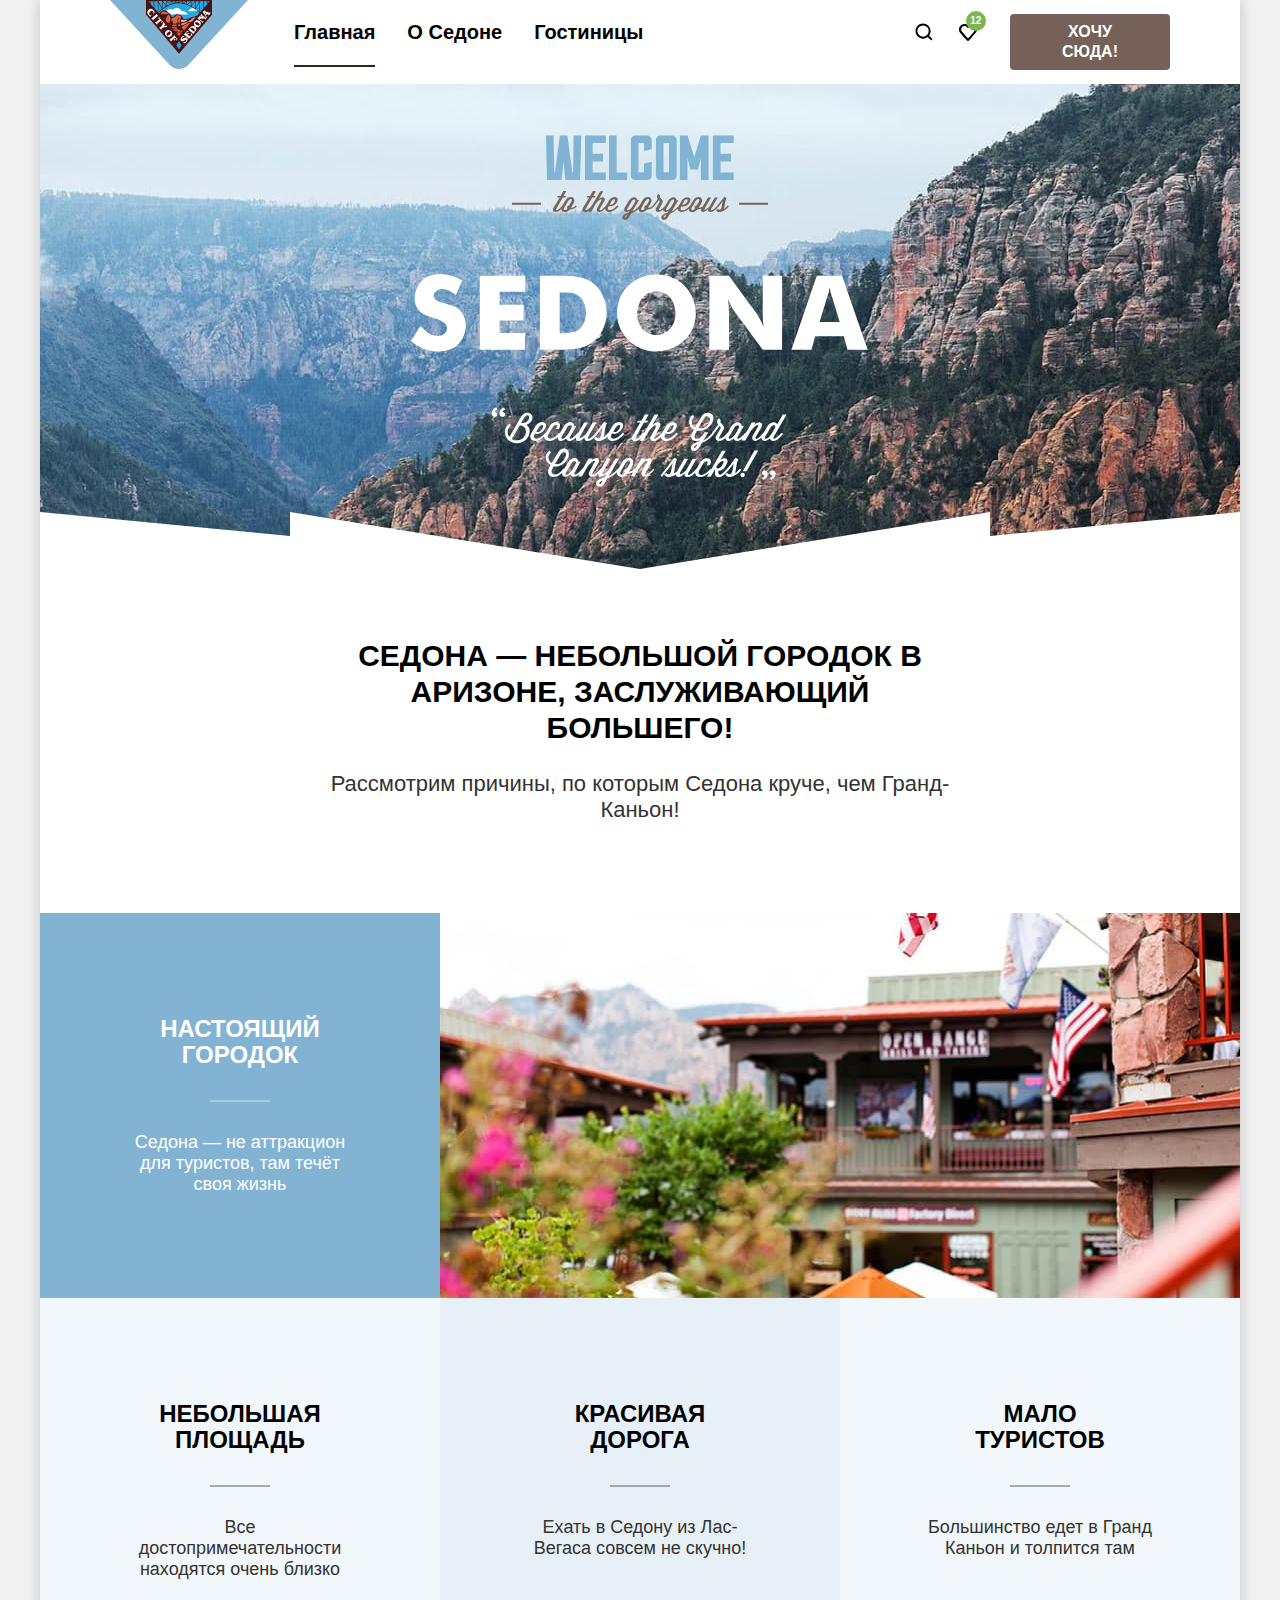
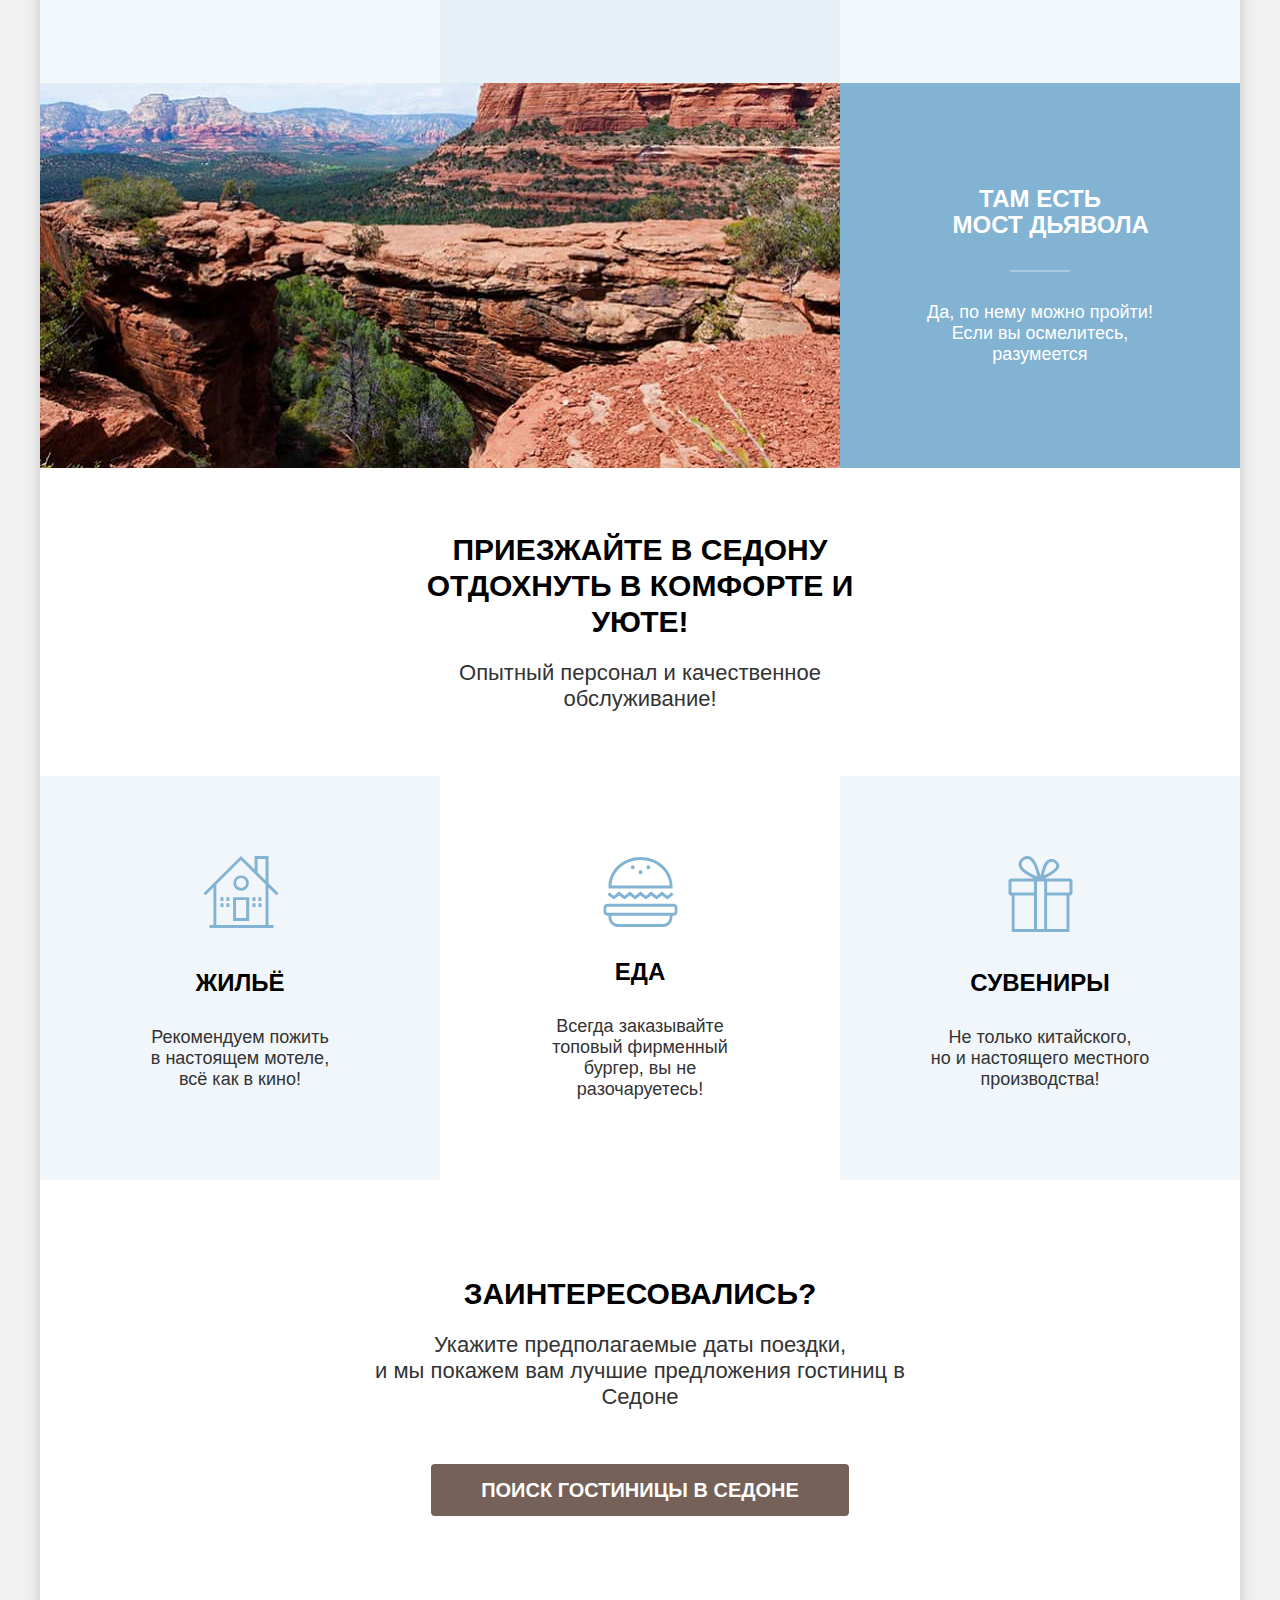
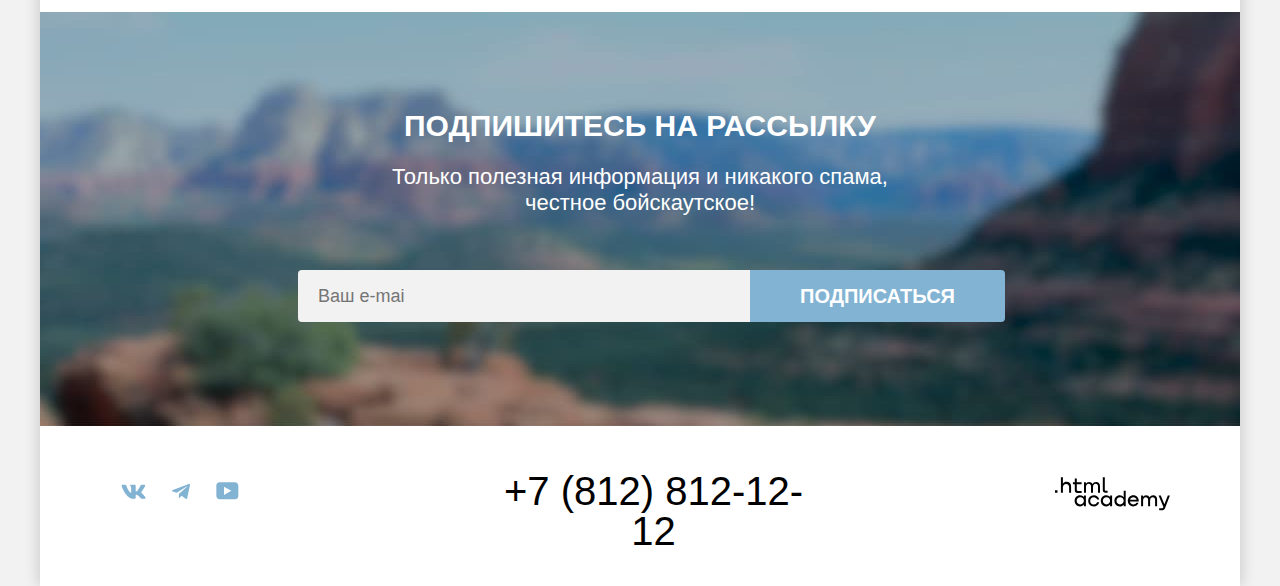
==== commit c87e50b3: "Merge pull request #11 from kanastie/master" ====
--- a/index.html
+++ b/index.html
@@ -11,7 +11,7 @@
 
   <body>
     <div class="page-container">
-      <header class="page-header">
+      <header class="page-header" data-test="header">
         <nav class="navigation">
           <a class="navigation-logo" aria-current="page">
             <img class="page-header-logo" src="images/icons/logo.svg" width="140" height="70"
@@ -52,17 +52,13 @@
         </nav>
       </header>
 
-      <main class="main-container main-index">
-        <section class="hero">
+      <main class="main-container main-index" data-test="main">
+        <section class="hero" data-test="hero">
           <h1 class="visually-hidden">Седона</h1>
-          <img class="hero-welcome welcome" src="images/index/hero-text-welcome.svg" width="187" height="44" lang="en"
-            alt="Welcome.">
-          <img class="hero-welcome to-the-gorgeous" src="images/index/hero-text-to-the-gorgeous.svg" width="256"
-            height="28" lang="en" alt="To the gorgeous.">
-          <img class="hero-welcome sedona" src="images/index/hero-text-sedona.svg" width="456" height="212" lang="en"
-            alt="Sedona. Because the Grand Canyon sucks!">
+          <img class="hero-caption" src="images/index/hero-caption.svg" width="458" height="352" lang="en"
+            alt="Welcome to the gorgeous Sedona. Because the Grand Canyon sucks!">
         </section>
-        <section class="advantages">
+        <section class="advantages" data-test="advantages">
           <div class="advantages-title-container">
             <h2 class="advantages-title">Седона — небольшой городок в Аризоне, заслуживающий большего!</h2>
             <p class="advantages-description">Рассмотрим причины, по которым Седона круче, чем Гранд-Каньон!</p>
@@ -105,7 +101,7 @@
 
           </ul>
         </section>
-        <section class="reco">
+        <section class="reco" data-test="service">
           <div class="calling-title-container">
             <h2 class="calling-title">Приезжайте в Седону отдохнуть в комфорте и уюте!</h2>
             <p class="calling-title-description">Опытный персонал и качественное обслуживание!</p>
@@ -126,14 +122,14 @@
             </li>
           </ul>
         </section>
-        <section class="finding-hotel">
+        <section class="finding-hotel" data-test="search">
           <h2 class="finding-hotel-title">Заинтересовались?</h2>
           <p class="finding-hotel-description">Укажите предполагаемые даты поездки, <br>и мы покажем вам лучшие
             предложения
             гостиниц в Седоне</p>
           <button class="button finding-hotel-button" type="button">Поиск гостиницы в Седоне</button>
         </section>
-        <section class="subscribe">
+        <section class="subscribe" data-test="subscribe">
           <div class="subscribe-container">
             <h2 class="subscribe-title subscribe-title-index">Подпишитесь на рассылку</h2>
             <p class="subscribe-text sub-text-index">Только полезная информация и никакого спама,
@@ -147,7 +143,7 @@
         </section>
       </main>
 
-      <footer class="page-footer">
+      <footer class="page-footer" data-test="footer">
         <section class="networks">
           <h2 class="visually-hidden">Наши соцсети</h2>
           <ul class="networks-list">
--- a/styles/styles.css
+++ b/styles/styles.css
@@ -31,6 +31,7 @@
 
 img {
   max-width: 100%;
+  height: auto;
   -o-object-fit: contain;
   object-fit: contain;
 }
@@ -230,29 +231,18 @@
 .hero {
   width: 100%;
   min-height: 485px;
-  background-color: #000000;
+  background-color: #d7e5f0;
   background-image: url("../images/index/hero-devider.png"),
     url("../images/index/index-background.jpg");
-  background-size: 100% auto, 100% auto;
+  background-size: 100% auto, 100% 100%;
   background-repeat: no-repeat;
   background-position: center bottom, center;
 }
 
-.hero-welcome {
+.hero-caption {
   display: block;
   margin: 0 auto;
-}
-
-.welcome {
   padding-top: 51px;
-  padding-bottom: 10px;
-}
-
-.to-the-gorgeous {
-  margin-bottom: 54px;
-}
-
-.sedona {
   margin-bottom: 82px;
 }
 
@@ -380,6 +370,7 @@
   -o-object-fit: cover;
   object-fit: cover;
   height: 100%;
+  background-color: #adc6d4;
 }
 
 .calling-title,
@@ -721,14 +712,14 @@
   position: absolute;
 }
 
-.filter-background {
+.catalog-background {
   width: 100%;
-  min-height: 412px;
+  min-height: 307pxpx;
+  padding-bottom: 50px;
   background-color: #789ec2;
   background-image: url("../images/catalog/filter-background.jpg");
   background-size: cover;
   background-repeat: no-repeat;
-  margin-bottom: 50px;
 }
 
 .catalog-header {
@@ -740,8 +731,9 @@
   line-height: 78px;
   font-weight: 700;
   color: #ffffff;
-  margin: 0 0 7px 0;
+  margin: 0 70px 7px 70px;
   padding-top: 35px;
+
 }
 
 .breadcrumbs {
@@ -925,7 +917,7 @@
   left: 50%;
   width: 10px;
   height: 10px;
-  background: black;
+  background: #3F5E72;
   -webkit-transform: translate(-50%, -50%);
   -ms-transform: translate(-50%, -50%);
   transform: translate(-50%, -50%);
@@ -1141,7 +1133,7 @@
   display: -webkit-box;
   display: -ms-flexbox;
   display: flex;
-  margin: 50px 0 38px 0;
+  margin: 50px 0 0 0;
 }
 
 .select-control {
@@ -1270,8 +1262,7 @@
 
 .product-list {
   margin: 0;
-  padding: 0;
-  padding-bottom: 36px;
+  padding: 38px 0 36px 0;
   list-style: none;
   border-bottom: 1px solid #E6E6E6;
   display: -ms-grid;
@@ -1356,6 +1347,7 @@
 .product-card-image {
   -ms-grid-column-span: 2;
   grid-column: span 2;
+  background-color: #6a4641;
 }
 
 .product-card-type {
@@ -1666,7 +1658,7 @@
 
 .field-name {
   -ms-flex-preferred-size: min-content;
-  flex-basis: min-content;
+  flex-basis: 23%;
   padding: 12px 0;
   font-family: inherit;
   font-size: 20px;
@@ -1677,6 +1669,8 @@
 }
 
 .modal-form-field {
+  -ms-flex-preferred-size: auto;
+  flex-basis: auto;
   padding: 12px 20px;
   background-color: #f2f2f2;
   border: 0;
@@ -1716,6 +1710,10 @@
   -ms-flex-wrap: wrap;
   flex-wrap: wrap;
   margin: 0;
+}
+
+.field-group-children {
+  flex-wrap: nowrap;
 }
 
 .p-date-field::before {
